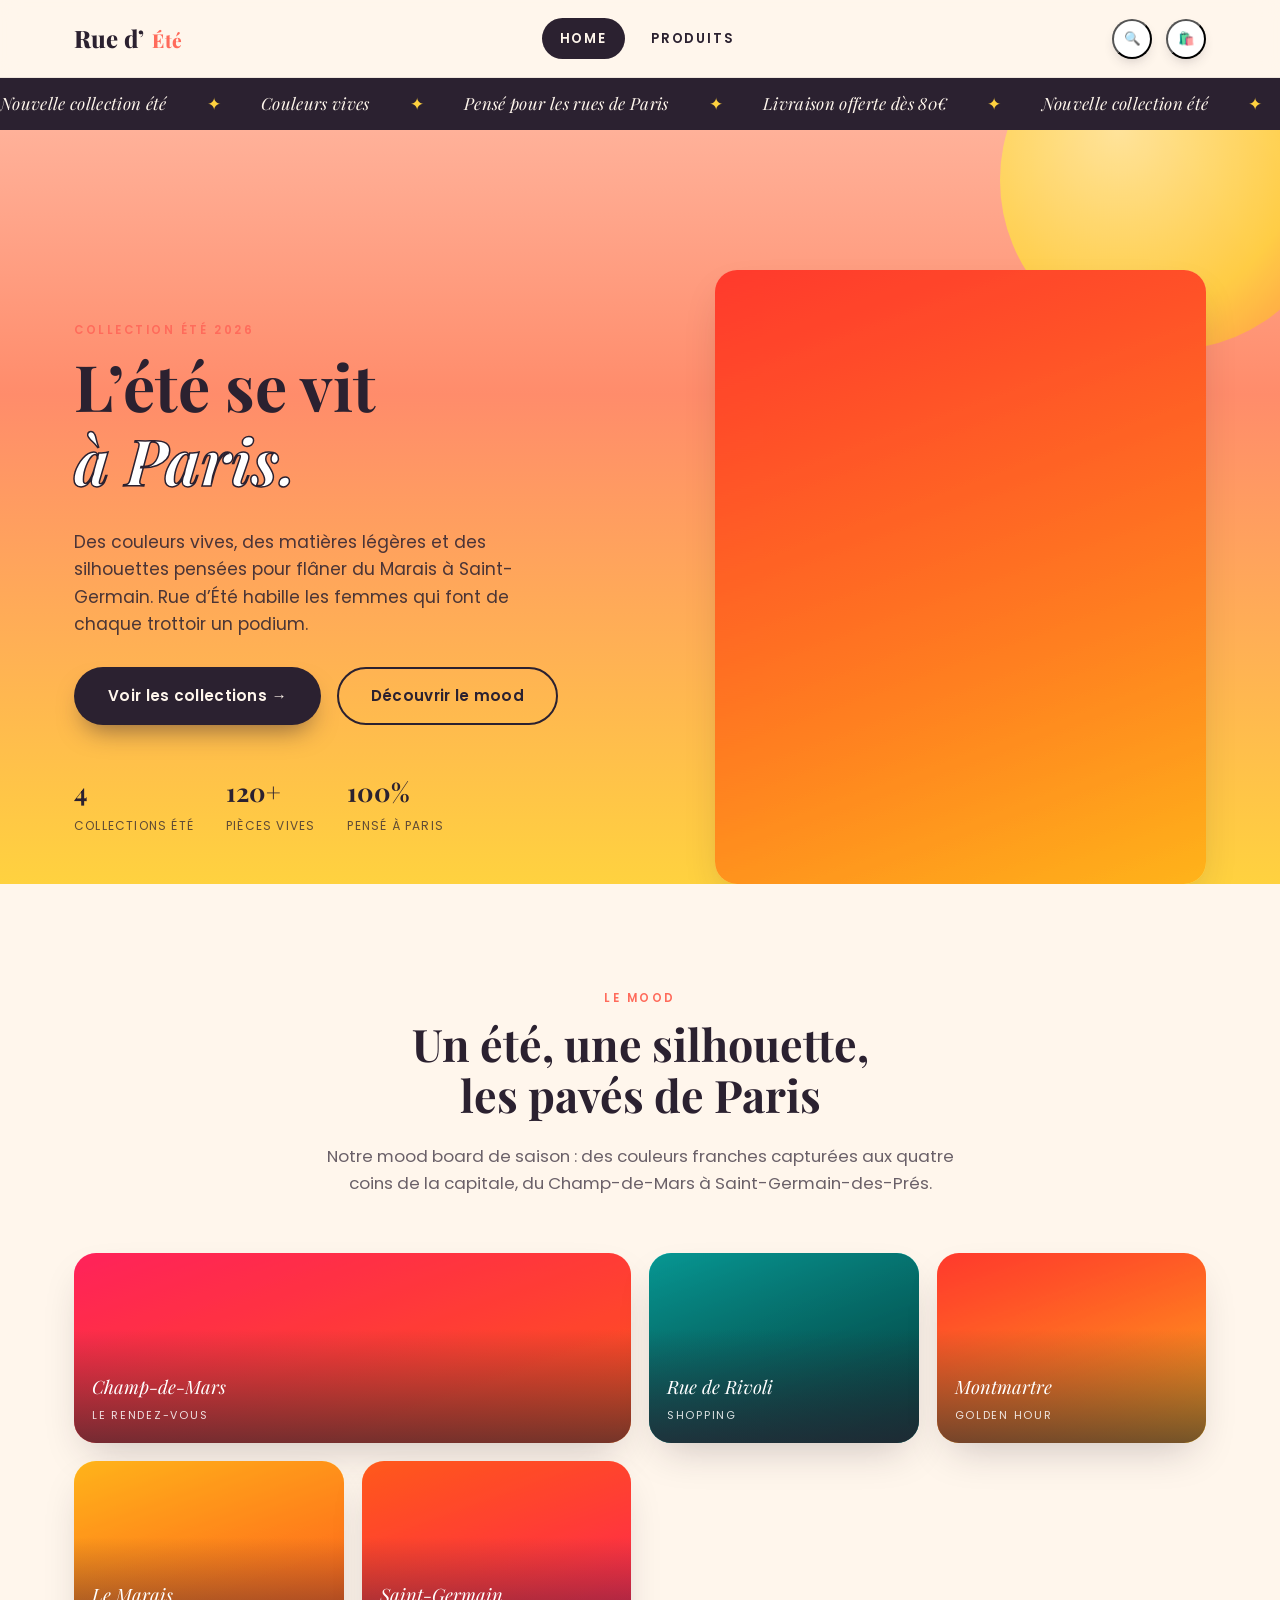
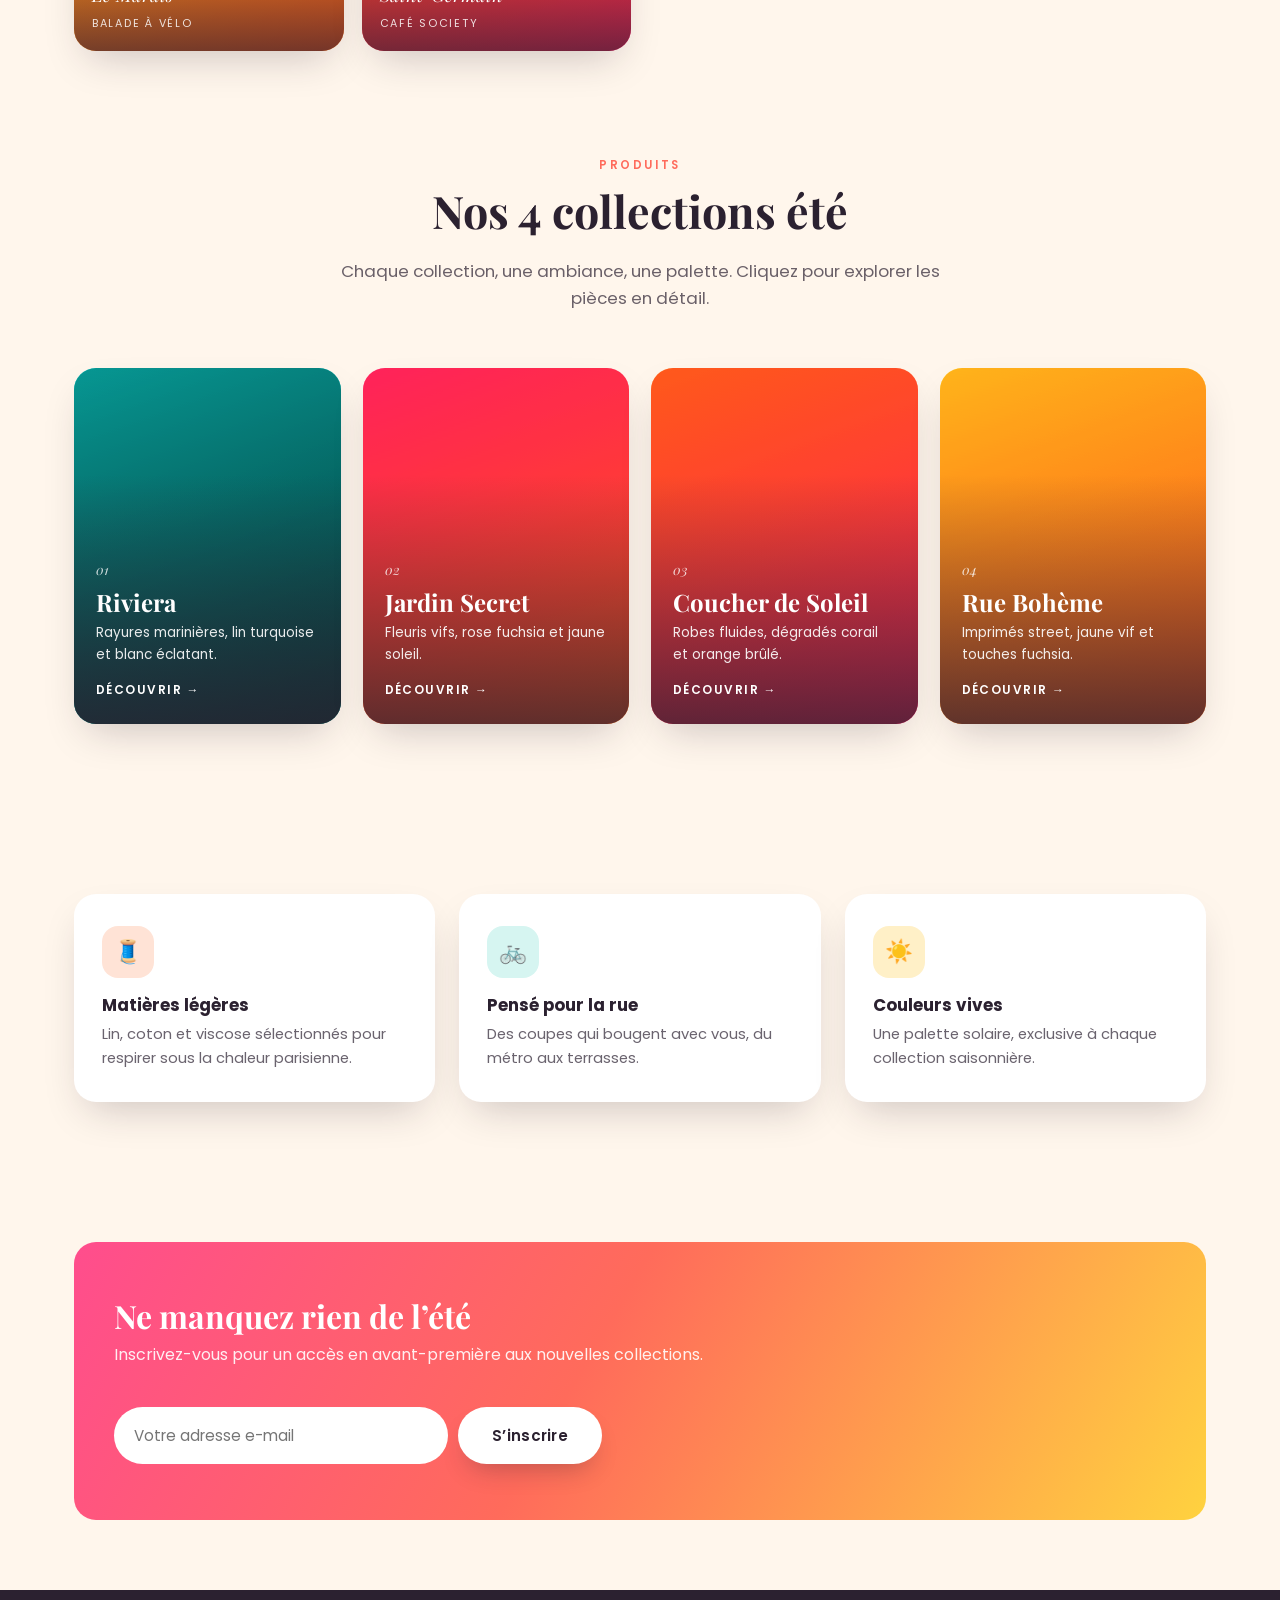
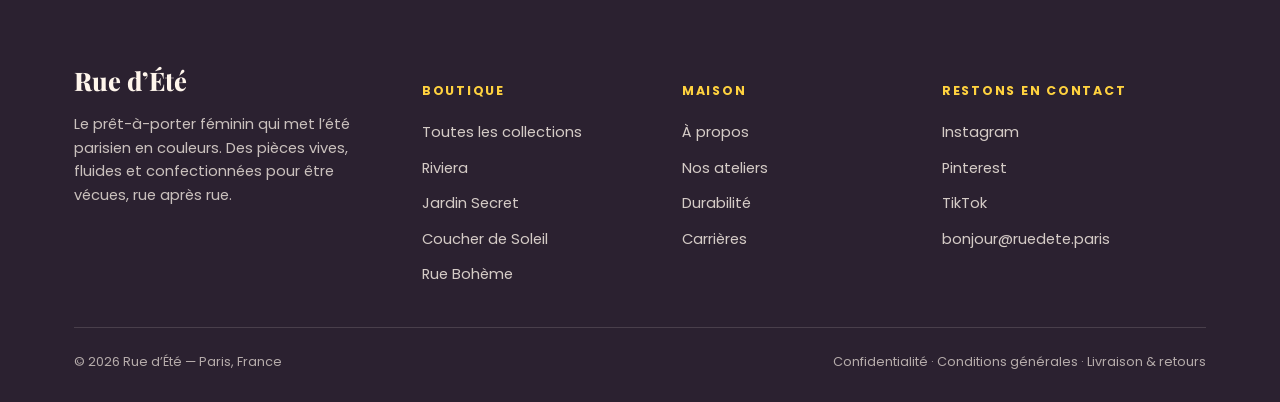
==== index.html @ e52e1a9e "Add homepage for women's summer clothing site Home and Produits pages with vivid summer palette, edi" ====
<!doctype html>
<html lang="fr">
<head>
  <meta charset="UTF-8">
  <meta name="viewport" content="width=device-width, initial-scale=1.0">
  <title>Rue d&rsquo;Été — Prêt-à-porter féminin, l&rsquo;esprit d&rsquo;un été parisien</title>
  <meta name="description" content="Rue d&rsquo;Été : mode femme aux couleurs vives, pensée pour l&rsquo;été et inspirée par les rues de Paris. Découvrez nos 4 collections.">
  <link rel="preconnect" href="https://fonts.googleapis.com">
  <link rel="preconnect" href="https://fonts.gstatic.com" crossorigin>
  <link href="https://fonts.googleapis.com/css2?family=Playfair+Display:ital,wght@0,600;0,700;0,800;1,600;1,700&family=Poppins:wght@300;400;500;600;700&display=swap" rel="stylesheet">
  <link rel="stylesheet" href="assets/css/style.css">
  <link rel="icon" href="data:image/svg+xml,<svg xmlns=%22http://www.w3.org/2000/svg%22 viewBox=%220 0 100 100%22><text y=%22.9em%22 font-size=%2290%22>%E2%98%80%EF%B8%8F</text></svg>">
</head>
<body>

  <header class="site-header">
    <div class="container header-inner">
      <a href="index.html" class="logo"><span>Rue d&rsquo;</span><span class="dot">Été</span></a>
      <nav class="main-nav">
        <a href="index.html" class="nav-link active">Home</a>
        <a href="produits.html" class="nav-link">Produits</a>
      </nav>
      <div class="header-actions">
        <button class="icon-btn" aria-label="Recherche">🔍</button>
        <button class="icon-btn" aria-label="Panier">🛍️</button>
        <button class="menu-toggle" aria-label="Menu">☰</button>
      </div>
    </div>
  </header>

  <div class="marquee">
    <div class="marquee-track">
      <span>Nouvelle collection été <span class="sep">✦</span> Couleurs vives <span class="sep">✦</span> Pensé pour les rues de Paris <span class="sep">✦</span> Livraison offerte dès 80€ <span class="sep">✦</span> Nouvelle collection été <span class="sep">✦</span> Couleurs vives <span class="sep">✦</span> Pensé pour les rues de Paris <span class="sep">✦</span> Livraison offerte dès 80€ <span class="sep">✦</span></span>
    </div>
  </div>


  <section class="hero">
    <div class="hero-sun"></div>
    <div class="container hero-inner">
      <div class="hero-copy reveal">
        <span class="eyebrow">Collection Été 2026</span>
        <h1>L&rsquo;été se vit<br><em>à Paris.</em></h1>
        <p>Des couleurs vives, des matières légères et des silhouettes pensées pour flâner du Marais à Saint-Germain. Rue d&rsquo;Été habille les femmes qui font de chaque trottoir un podium.</p>
        <div class="hero-cta">
          <a href="produits.html" class="btn btn-primary">Voir les collections →</a>
          <a href="#mood" class="btn btn-outline">Découvrir le mood</a>
        </div>
        <div class="hero-stats">
          <div><strong>4</strong><span>Collections été</span></div>
          <div><strong>120+</strong><span>Pièces vives</span></div>
          <div><strong>100%</strong><span>Pensé à Paris</span></div>
        </div>
      </div>
      <div class="hero-scene duo duo-coral reveal">
        <img src="https://picsum.photos/seed/ruedete-hero-paris/900/1125" loading="lazy" alt="Silhouette mode été dans les rues de Paris">
      </div>
    </div>
  </section>

  <section class="section" id="mood">
    <div class="container">
      <div class="section-head reveal">
        <span class="eyebrow">Le Mood</span>
        <h2>Un été, une silhouette,<br>les pavés de Paris</h2>
        <p>Notre mood board de saison : des couleurs franches capturées aux quatre coins de la capitale, du Champ-de-Mars à Saint-Germain-des-Prés.</p>
      </div>
      <div class="mood-grid">
        <div class="mood-card duo duo-pink wide reveal">
          <img src="https://picsum.photos/seed/ruedete-mood-eiffel/1200/700" loading="lazy" alt="Champ-de-Mars, mood été">
          <div class="mood-label"><span class="place">Champ-de-Mars</span><span class="tag">Le rendez-vous</span></div>
        </div>
        <div class="mood-card duo duo-turquoise reveal">
          <img src="https://picsum.photos/seed/ruedete-mood-rivoli/700/700" loading="lazy" alt="Rue de Rivoli, mood été">
          <div class="mood-label"><span class="place">Rue de Rivoli</span><span class="tag">Shopping</span></div>
        </div>
        <div class="mood-card duo duo-coral reveal">
          <img src="https://picsum.photos/seed/ruedete-mood-montmartre/700/700" loading="lazy" alt="Montmartre, mood été">
          <div class="mood-label"><span class="place">Montmartre</span><span class="tag">Golden hour</span></div>
        </div>
        <div class="mood-card duo duo-yellow reveal">
          <img src="https://picsum.photos/seed/ruedete-mood-marais/700/700" loading="lazy" alt="Le Marais, mood été">
          <div class="mood-label"><span class="place">Le Marais</span><span class="tag">Balade à vélo</span></div>
        </div>
        <div class="mood-card duo duo-orange reveal">
          <img src="https://picsum.photos/seed/ruedete-mood-germain/700/700" loading="lazy" alt="Saint-Germain, mood été">
          <div class="mood-label"><span class="place">Saint-Germain</span><span class="tag">Café society</span></div>
        </div>
      </div>
    </div>
  </section>

  <section class="section" style="padding-top:0;">
    <div class="container">
      <div class="section-head reveal">
        <span class="eyebrow">Produits</span>
        <h2>Nos 4 collections été</h2>
        <p>Chaque collection, une ambiance, une palette. Cliquez pour explorer les pièces en détail.</p>
      </div>
      <div class="collections-strip">
        <a href="produits.html#riviera" class="collection-card duo duo-turquoise reveal">
          <img src="https://picsum.photos/seed/ruedete-coll-riviera/700/900" loading="lazy" alt="Collection Riviera">
          <div class="cc-content">
            <span class="cc-num">01</span>
            <h3>Riviera</h3>
            <p>Rayures marinières, lin turquoise et blanc éclatant.</p>
            <span class="cc-link">Découvrir →</span>
          </div>
        </a>
        <a href="produits.html#jardin" class="collection-card duo duo-pink reveal">
          <img src="https://picsum.photos/seed/ruedete-coll-jardin/700/900" loading="lazy" alt="Collection Jardin Secret">
          <div class="cc-content">
            <span class="cc-num">02</span>
            <h3>Jardin Secret</h3>
            <p>Fleuris vifs, rose fuchsia et jaune soleil.</p>
            <span class="cc-link">Découvrir →</span>
          </div>
        </a>
        <a href="produits.html#soleil-couchant" class="collection-card duo duo-orange reveal">
          <img src="https://picsum.photos/seed/ruedete-coll-soleil/700/900" loading="lazy" alt="Collection Coucher de Soleil">
          <div class="cc-content">
            <span class="cc-num">03</span>
            <h3>Coucher de Soleil</h3>
            <p>Robes fluides, dégradés corail et orange brûlé.</p>
            <span class="cc-link">Découvrir →</span>
          </div>
        </a>
        <a href="produits.html#boheme" class="collection-card duo duo-yellow reveal">
          <img src="https://picsum.photos/seed/ruedete-coll-boheme/700/900" loading="lazy" alt="Collection Rue Bohème">
          <div class="cc-content">
            <span class="cc-num">04</span>
            <h3>Rue Bohème</h3>
            <p>Imprimés street, jaune vif et touches fuchsia.</p>
            <span class="cc-link">Découvrir →</span>
          </div>
        </a>
      </div>
    </div>
  </section>

  <section class="section-tight">
    <div class="container">
      <div class="values reveal">
        <div class="value-card">
          <div class="v-icon" style="background:#FFE3D6;">🧵</div>
          <h4>Matières légères</h4>
          <p>Lin, coton et viscose sélectionnés pour respirer sous la chaleur parisienne.</p>
        </div>
        <div class="value-card">
          <div class="v-icon" style="background:#D6F5F1;">🚲</div>
          <h4>Pensé pour la rue</h4>
          <p>Des coupes qui bougent avec vous, du métro aux terrasses.</p>
        </div>
        <div class="value-card">
          <div class="v-icon" style="background:#FFF0C7;">☀️</div>
          <h4>Couleurs vives</h4>
          <p>Une palette solaire, exclusive à chaque collection saisonnière.</p>
        </div>
      </div>
    </div>
  </section>

  <section class="section-tight">
    <div class="container">
      <div class="newsletter reveal">
        <div>
          <h2>Ne manquez rien de l&rsquo;été</h2>
          <p>Inscrivez-vous pour un accès en avant-première aux nouvelles collections.</p>
        </div>
        <form class="newsletter-form">
          <input type="email" placeholder="Votre adresse e-mail" required>
          <button type="submit" class="btn btn-light">S&rsquo;inscrire</button>
        </form>
      </div>
    </div>
  </section>

  <footer class="site-footer">
    <div class="container">
      <div class="footer-grid">
        <div>
          <div class="footer-logo">Rue d&rsquo;Été</div>
          <p style="opacity:.75;max-width:280px;font-size:.92rem;">Le prêt-à-porter féminin qui met l&rsquo;été parisien en couleurs. Des pièces vives, fluides et confectionnées pour être vécues, rue après rue.</p>
        </div>
        <div>
          <h5>Boutique</h5>
          <ul>
            <li><a href="produits.html">Toutes les collections</a></li>
            <li><a href="produits.html#riviera">Riviera</a></li>
            <li><a href="produits.html#jardin">Jardin Secret</a></li>
            <li><a href="produits.html#soleil-couchant">Coucher de Soleil</a></li>
            <li><a href="produits.html#boheme">Rue Bohème</a></li>
          </ul>
        </div>
        <div>
          <h5>Maison</h5>
          <ul>
            <li><a href="#">À propos</a></li>
            <li><a href="#">Nos ateliers</a></li>
            <li><a href="#">Durabilité</a></li>
            <li><a href="#">Carrières</a></li>
          </ul>
        </div>
        <div>
          <h5>Restons en contact</h5>
          <ul>
            <li><a href="#">Instagram</a></li>
            <li><a href="#">Pinterest</a></li>
            <li><a href="#">TikTok</a></li>
            <li><a href="mailto:bonjour@ruedete.paris">bonjour@ruedete.paris</a></li>
          </ul>
        </div>
      </div>
      <div class="footer-bottom">
        <span>© 2026 Rue d&rsquo;Été — Paris, France</span>
        <span>Confidentialité · Conditions générales · Livraison &amp; retours</span>
      </div>
    </div>
  </footer>

  <script src="assets/js/main.js"></script>
</body>
</html>
---- assets/css/style.css ----
/* =========================================================
   RUE D'ÉTÉ — Boutique de vêtements femme
   Palette été vive + typographie éditoriale parisienne
   ========================================================= */

:root{
  --coral:        #FF6B5B;
  --sunset:       #FF8C42;
  --turquoise:    #17BEBB;
  --turquoise-dk: #0E9C99;
  --sun:          #FFD23F;
  --pink:         #FF4D8D;
  --plum:         #2B2130;
  --cream:        #FFF6EC;
  --cream-2:      #FFEFDD;
  --white:        #FFFFFF;

  --grad-sunset: linear-gradient(120deg, var(--pink) 0%, var(--coral) 45%, var(--sun) 100%);
  --grad-sky:    linear-gradient(180deg, #FFB199 0%, #FF8C6B 35%, #FFD23F 100%);
  --grad-fresh:  linear-gradient(120deg, var(--turquoise) 0%, #7FE0C9 100%);

  --font-head: 'Playfair Display', Georgia, serif;
  --font-body: 'Poppins', 'Segoe UI', sans-serif;

  --radius: 22px;
  --shadow: 0 18px 40px -14px rgba(43, 33, 48, 0.25);
}

*, *::before, *::after{ box-sizing: border-box; }

html{ scroll-behavior: smooth; }

body{
  margin: 0;
  background: var(--cream);
  color: var(--plum);
  font-family: var(--font-body);
  font-weight: 400;
  line-height: 1.6;
  -webkit-font-smoothing: antialiased;
}

img, svg{ max-width: 100%; display: block; }

.container{
  width: 100%;
  max-width: 1180px;
  margin: 0 auto;
  padding: 0 24px;
}

a{ color: inherit; text-decoration: none; }

h1,h2,h3,h4{
  font-family: var(--font-head);
  font-weight: 700;
  margin: 0 0 .5em;
  line-height: 1.15;
}

p{ margin: 0 0 1em; }

.eyebrow{
  display: inline-block;
  font-family: var(--font-body);
  font-weight: 600;
  letter-spacing: .22em;
  text-transform: uppercase;
  font-size: .72rem;
  color: var(--coral);
  margin-bottom: .9em;
}

.eyebrow.on-dark{ color: var(--sun); }

.btn{
  display: inline-flex;
  align-items: center;
  gap: 10px;
  padding: 15px 32px;
  border-radius: 999px;
  font-family: var(--font-body);
  font-weight: 600;
  font-size: .95rem;
  letter-spacing: .02em;
  border: 2px solid transparent;
  cursor: pointer;
  transition: transform .25s ease, box-shadow .25s ease, background .25s ease, color .25s ease;
}
.btn:hover{ transform: translateY(-3px); }

.btn-primary{
  background: var(--plum);
  color: var(--cream);
  box-shadow: 0 14px 26px -10px rgba(43,33,48,.55);
}
.btn-primary:hover{ background: #3a2c40; }

.btn-light{
  background: var(--white);
  color: var(--plum);
  box-shadow: 0 14px 26px -10px rgba(43,33,48,.3);
}

.btn-outline{
  background: transparent;
  border-color: currentColor;
  color: var(--plum);
}
.btn-outline:hover{ background: var(--plum); color: var(--cream); }

.btn-outline.on-dark{ color: var(--white); }
.btn-outline.on-dark:hover{ background: var(--white); color: var(--plum); }

/* ---------- Header ---------- */
.site-header{
  position: sticky;
  top: 0;
  z-index: 100;
  background: rgba(255,246,236,.86);
  backdrop-filter: blur(10px);
  border-bottom: 1px solid rgba(43,33,48,.08);
}

.header-inner{
  display: flex;
  align-items: center;
  justify-content: space-between;
  padding: 18px 24px;
}

.logo{
  font-family: var(--font-head);
  font-weight: 800;
  font-size: 1.5rem;
  letter-spacing: .01em;
  display: flex;
  align-items: baseline;
  gap: 8px;
}
.logo .dot{ color: var(--coral); font-size: 1.2rem; }

.main-nav{
  display: flex;
  align-items: center;
  gap: 8px;
}

.nav-link{
  position: relative;
  font-weight: 600;
  font-size: .82rem;
  letter-spacing: .14em;
  text-transform: uppercase;
  padding: 10px 18px;
  border-radius: 999px;
  transition: background .25s ease, color .25s ease;
}
.nav-link:hover{ background: rgba(43,33,48,.06); }
.nav-link.active{
  background: var(--plum);
  color: var(--cream);
}

.header-actions{
  display: flex;
  align-items: center;
  gap: 14px;
}

.icon-btn{
  width: 40px; height: 40px;
  display: flex; align-items: center; justify-content: center;
  border-radius: 50%;
  background: var(--white);
  box-shadow: 0 6px 14px -6px rgba(43,33,48,.3);
}

.menu-toggle{
  display: none;
  width: 44px; height: 44px;
  border-radius: 50%;
  border: none;
  background: var(--plum);
  color: var(--cream);
  font-size: 1.2rem;
  cursor: pointer;
  align-items: center;
  justify-content: center;
}

/* ---------- Marquee ---------- */
.marquee{
  background: var(--plum);
  color: var(--cream);
  overflow: hidden;
  white-space: nowrap;
  padding: 12px 0;
}
.marquee-track{
  display: inline-flex;
  gap: 40px;
  animation: scroll-left 22s linear infinite;
}
.marquee span{
  font-family: var(--font-head);
  font-style: italic;
  font-size: 1.05rem;
  letter-spacing: .02em;
  display: inline-flex;
  align-items: center;
  gap: 40px;
}
.marquee .sep{ color: var(--sun); font-style: normal; }
@keyframes scroll-left{
  from{ transform: translateX(0); }
  to{ transform: translateX(-50%); }
}

/* ---------- Hero ---------- */
.hero{
  position: relative;
  overflow: hidden;
  background: var(--grad-sky);
  padding-top: 70px;
}

.hero-sun{
  position: absolute;
  top: -120px; right: -60px;
  width: 340px; height: 340px;
  border-radius: 50%;
  background: radial-gradient(circle at 35% 35%, #FFE99B, var(--sun) 60%, var(--sunset) 100%);
  opacity: .9;
  filter: blur(0px);
}

.hero-inner{
  position: relative;
  z-index: 2;
  display: grid;
  grid-template-columns: 1.1fr .9fr;
  align-items: center;
  gap: 40px;
  padding: 70px 24px 0;
}

.hero-copy h1{
  font-size: clamp(2.6rem, 5vw, 4.2rem);
  color: var(--plum);
}
.hero-copy h1 em{
  font-style: italic;
  color: var(--white);
  -webkit-text-stroke: 1.5px var(--plum);
}
.hero-copy p{
  font-size: 1.08rem;
  max-width: 480px;
  color: rgba(43,33,48,.85);
}
.hero-cta{
  display: flex;
  gap: 16px;
  margin-top: 28px;
  flex-wrap: wrap;
}

.hero-stats{
  display: flex;
  gap: 32px;
  margin-top: 46px;
}
.hero-stats div strong{
  display:block;
  font-family: var(--font-head);
  font-size: 1.6rem;
}
.hero-stats div span{
  font-size: .75rem;
  letter-spacing: .1em;
  text-transform: uppercase;
  opacity: .75;
}

/* Hero photo */
.hero-scene{
  position: relative;
  aspect-ratio: 4/5;
  border-radius: var(--radius);
  overflow: hidden;
  box-shadow: var(--shadow);
}
.hero-scene svg, .hero-scene img{ position:absolute; inset:0; width: 100%; height: 100%; object-fit: cover; z-index: 0; }
.hero-scene.duo::before{ z-index: 1; }

.hero-skyline{
  position: relative;
  z-index: 2;
  margin-top: -6px;
}
.hero-skyline svg{ width: 100%; display:block; }

/* ---------- Section shell ---------- */
.section{ padding: 100px 0; }
.section-tight{ padding: 70px 0; }
.section-head{
  max-width: 640px;
  margin: 0 auto 56px;
  text-align: center;
}
.section-head h2{ font-size: clamp(2rem, 3.6vw, 2.8rem); }
.section-head p{ color: rgba(43,33,48,.7); font-size: 1.05rem; }

.section-head.left{
  margin: 0 0 48px;
  text-align: left;
}

/* ---------- Mood grid (Paris street mood board) ---------- */
.mood-grid{
  display: grid;
  grid-template-columns: repeat(4, 1fr);
  grid-auto-rows: 190px;
  gap: 18px;
}
.mood-card{
  position: relative;
  border-radius: var(--radius);
  overflow: hidden;
  box-shadow: var(--shadow);
  color: var(--white);
}
.mood-card svg, .mood-card img{
  position: absolute; inset: 0;
  width: 100%; height: 100%;
  object-fit: cover;
}
.mood-card .mood-label{
  position: absolute;
  left: 18px; bottom: 16px;
  z-index: 3;
}
.mood-card .mood-label .place{
  font-family: var(--font-head);
  font-style: italic;
  font-size: 1.15rem;
  display:block;
}
.mood-card .mood-label .tag{
  font-size: .68rem;
  letter-spacing: .16em;
  text-transform: uppercase;
  opacity: .85;
}
.mood-card::after{
  content:"";
  position: absolute; inset: 0;
  background: linear-gradient(180deg, rgba(43,33,48,0) 40%, rgba(43,33,48,.65) 100%);
  z-index: 2;
}
.mood-card.duo::before{ z-index: 1; }
.mood-card.tall{ grid-row: span 2; }
.mood-card.wide{ grid-column: span 2; }

/* ---------- Collections preview (home) ---------- */
.collections-strip{
  display: grid;
  grid-template-columns: repeat(4, 1fr);
  gap: 22px;
}
.collection-card{
  position: relative;
  border-radius: var(--radius);
  overflow: hidden;
  box-shadow: var(--shadow);
  aspect-ratio: 3/4;
  color: var(--white);
  display: flex;
  flex-direction: column;
  justify-content: flex-end;
  padding: 22px;
  transition: transform .3s ease;
}
.collection-card:hover{ transform: translateY(-8px); }
.collection-card svg, .collection-card img{
  position: absolute; inset: 0; width: 100%; height: 100%; object-fit: cover; z-index: 0;
}
.collection-card.duo::before{ z-index: 1; }
.collection-card::after{
  content:"";
  position: absolute; inset: 0;
  background: linear-gradient(180deg, rgba(43,33,48,0) 30%, rgba(43,33,48,.75) 100%);
  z-index: 2;
}
.collection-card .cc-content{ position: relative; z-index: 3; }
.collection-card .cc-num{
  font-family: var(--font-head);
  font-style: italic;
  opacity: .8;
  font-size: .85rem;
}
.collection-card h3{
  font-size: 1.5rem;
  margin: 6px 0 6px;
}
.collection-card p{ font-size: .85rem; opacity: .9; margin-bottom: 10px; }
.collection-card .cc-link{
  font-size: .75rem;
  font-weight: 600;
  letter-spacing: .12em;
  text-transform: uppercase;
  display: inline-flex;
  align-items: center;
  gap: 6px;
}

/* ---------- Values / features ---------- */
.values{
  display: grid;
  grid-template-columns: repeat(3, 1fr);
  gap: 24px;
}
.value-card{
  background: var(--white);
  border-radius: var(--radius);
  padding: 32px 28px;
  box-shadow: var(--shadow);
}
.value-card .v-icon{
  width: 52px; height: 52px;
  border-radius: 16px;
  display: flex; align-items: center; justify-content: center;
  margin-bottom: 18px;
  font-size: 1.4rem;
}
.value-card h4{ font-family: var(--font-body); font-weight: 700; font-size: 1.05rem; }
.value-card p{ font-size: .92rem; color: rgba(43,33,48,.7); margin: 0; }

/* ---------- Newsletter band ---------- */
.newsletter{
  background: var(--grad-sunset);
  border-radius: var(--radius);
  padding: 56px 40px;
  display: flex;
  align-items: center;
  justify-content: space-between;
  gap: 40px;
  flex-wrap: wrap;
  color: var(--white);
}
.newsletter h2{ font-size: 2rem; margin-bottom: .2em; }
.newsletter p{ opacity: .9; margin-bottom: 0; }
.newsletter-form{
  display: flex;
  gap: 10px;
  flex-wrap: wrap;
}
.newsletter-form input{
  padding: 15px 20px;
  border-radius: 999px;
  border: none;
  min-width: 260px;
  font-family: var(--font-body);
  font-size: .95rem;
}
.newsletter-form input:focus{ outline: 3px solid rgba(255,255,255,.6); }

/* ---------- Footer ---------- */
.site-footer{
  background: var(--plum);
  color: var(--cream);
  padding: 70px 0 30px;
}
.footer-grid{
  display: grid;
  grid-template-columns: 1.4fr 1fr 1fr 1.2fr;
  gap: 40px;
  padding-bottom: 40px;
  border-bottom: 1px solid rgba(255,246,236,.14);
}
.footer-grid h5{
  font-size: .78rem;
  letter-spacing: .14em;
  text-transform: uppercase;
  margin-bottom: 18px;
  color: var(--sun);
}
.footer-grid ul{ list-style: none; padding: 0; margin: 0; display: flex; flex-direction: column; gap: 10px; }
.footer-grid a{ opacity: .8; font-size: .92rem; }
.footer-grid a:hover{ opacity: 1; color: var(--sun); }
.footer-logo{ font-family: var(--font-head); font-size: 1.6rem; font-weight: 800; margin-bottom: 12px; }
.footer-bottom{
  padding-top: 24px;
  display: flex;
  justify-content: space-between;
  font-size: .8rem;
  opacity: .65;
  flex-wrap: wrap;
  gap: 10px;
}

/* ---------- Produits page ---------- */
.page-banner{
  background: var(--grad-fresh);
  padding: 130px 0 70px;
  text-align: center;
  color: var(--plum);
  position: relative;
  overflow: hidden;
}
.page-banner h1{ font-size: clamp(2.4rem, 5vw, 3.6rem); }
.page-banner p{ max-width: 560px; margin: 0 auto; color: rgba(43,33,48,.75); }

.collection-tabs{
  display: flex;
  justify-content: center;
  gap: 12px;
  flex-wrap: wrap;
  margin: -30px 0 60px;
  position: relative;
  z-index: 5;
}
.tab-btn{
  background: var(--white);
  border: 2px solid transparent;
  padding: 14px 26px;
  border-radius: 999px;
  font-weight: 600;
  font-size: .88rem;
  cursor: pointer;
  box-shadow: var(--shadow);
  transition: all .25s ease;
  display: flex;
  align-items: center;
  gap: 8px;
}
.tab-btn .swatch{
  width: 12px; height: 12px;
  border-radius: 50%;
}
.tab-btn.active, .tab-btn:hover{
  background: var(--plum);
  color: var(--cream);
}
.tab-btn[data-key="riviera"] .swatch{ background: var(--turquoise); }
.tab-btn[data-key="jardin"] .swatch{ background: var(--pink); }
.tab-btn[data-key="soleil-couchant"] .swatch{ background: var(--sunset); }
.tab-btn[data-key="boheme"] .swatch{ background: var(--sun); }

.collection-intro{
  display: none;
  align-items: center;
  gap: 40px;
  border-radius: var(--radius);
  padding: 44px;
  margin-bottom: 50px;
  color: var(--white);
  position: relative;
  overflow: hidden;
}
.collection-intro.active{ display: flex; }
.collection-intro svg, .collection-intro img{ position:absolute; inset:0; width:100%; height:100%; object-fit:cover; z-index:0; }
.collection-intro.duo::before{ z-index: 1; }
.collection-intro::after{
  content:"";
  position:absolute; inset:0;
  background: linear-gradient(100deg, rgba(43,33,48,.75), rgba(43,33,48,.25));
  z-index:2;
}
.collection-intro .ci-text{ position: relative; z-index: 3; max-width: 520px; }
.collection-intro .ci-num{
  font-family: var(--font-head); font-style: italic; opacity: .85; font-size: .95rem;
}
.collection-intro h2{ font-size: 2.1rem; }
.collection-intro p{ opacity: .92; }

.product-grid{
  display: grid;
  grid-template-columns: repeat(4, 1fr);
  gap: 26px;
}
.product-card{
  background: var(--white);
  border-radius: 18px;
  overflow: hidden;
  box-shadow: var(--shadow);
  transition: transform .3s ease;
}
.product-card:hover{ transform: translateY(-6px); }
.product-media{
  position: relative;
  aspect-ratio: 3/4;
  overflow: hidden;
}
.product-media svg, .product-media img{ position:absolute; inset:0; width: 100%; height: 100%; object-fit: cover; z-index: 0; }
.product-media.duo::before{ z-index: 1; }
.product-badge{
  position: absolute; top: 14px; left: 14px;
  background: var(--white);
  padding: 5px 12px;
  border-radius: 999px;
  font-size: .68rem;
  font-weight: 700;
  letter-spacing: .06em;
  text-transform: uppercase;
  z-index: 3;
}
.wishlist-btn{
  position: absolute; top: 12px; right: 12px;
  width: 34px; height: 34px;
  border-radius: 50%;
  background: rgba(255,255,255,.9);
  display: flex; align-items: center; justify-content: center;
  font-size: .95rem;
  z-index: 3;
  border: none;
  cursor: pointer;
}
.product-info{ padding: 18px 20px 22px; }
.product-info .p-cat{
  font-size: .68rem;
  letter-spacing: .12em;
  text-transform: uppercase;
  color: var(--coral);
  font-weight: 600;
}
.product-info h4{
  font-family: var(--font-body);
  font-weight: 600;
  font-size: 1rem;
  margin: 6px 0 8px;
}
.product-info .p-price{
  display: flex;
  align-items: center;
  justify-content: space-between;
}
.p-price .now{ font-weight: 700; font-family: var(--font-head); font-size: 1.15rem; }
.p-price .old{ text-decoration: line-through; opacity: .45; font-size: .85rem; margin-left: 8px; }
.p-price .add-btn{
  width: 36px; height: 36px;
  border-radius: 50%;
  background: var(--plum);
  color: var(--cream);
  border: none;
  cursor: pointer;
  font-size: 1.1rem;
  display: flex; align-items: center; justify-content: center;
  transition: background .2s ease;
}
.p-price .add-btn:hover{ background: var(--coral); }

.product-card[data-collection]{ display: none; }
.product-card.show{ display: block; }

/* ---------- Reveal animation ---------- */
.reveal{
  opacity: 0;
  transform: translateY(24px);
  transition: opacity .7s ease, transform .7s ease;
}
.reveal.in{ opacity: 1; transform: translateY(0); }

/* ---------- Responsive ---------- */
@media (max-width: 980px){
  .hero-inner{ grid-template-columns: 1fr; }
  .mood-grid{ grid-template-columns: repeat(2, 1fr); }
  .collections-strip{ grid-template-columns: repeat(2, 1fr); }
  .values{ grid-template-columns: 1fr; }
  .product-grid{ grid-template-columns: repeat(2, 1fr); }
  .footer-grid{ grid-template-columns: 1fr 1fr; }
}

@media (max-width: 720px){
  .main-nav{
    position: fixed;
    inset: 74px 16px auto 16px;
    background: var(--white);
    border-radius: 20px;
    box-shadow: var(--shadow);
    flex-direction: column;
    align-items: stretch;
    padding: 14px;
    display: none;
    gap: 4px;
  }
  .main-nav.open{ display: flex; }
  .nav-link{ text-align: center; }
  .menu-toggle{ display: flex; }
  .header-actions .icon-btn{ display: none; }
  .header-inner{ padding: 16px; }
  .logo{ font-size: 1.25rem; }
  .mood-grid{ grid-template-columns: 1fr 1fr; grid-auto-rows: 160px; }
  .mood-card.wide{ grid-column: span 2; }
  .newsletter{ padding: 40px 26px; }
  .collection-intro{ flex-direction: column; text-align: center; padding: 32px; }
}

@media (max-width: 520px){
  .collections-strip{ grid-template-columns: 1fr; }
  .product-grid{ grid-template-columns: 1fr; }
  .footer-grid{ grid-template-columns: 1fr; }
  .hero-stats{ gap: 20px; }
}

/* ---------- Photo duotone overlays ----------
   Real photography gets a brand-color tint (mix-blend-mode: multiply) so
   every photo — whatever its original content — reads as part of the same
   vivid-summer palette. Each tile also carries a matching gradient as its
   own background: if the photo fails to load, that gradient alone still
   reads as an intentional, on-brand panel instead of a broken-image icon. */
.duo{ background: var(--grad-sunset); }
.duo::before{
  content: "";
  position: absolute; inset: 0;
  mix-blend-mode: multiply;
  opacity: .8;
}
.duo-pink{ background: linear-gradient(160deg, #FF4D8D, #FF8C42); }
.duo-pink::before{ background: linear-gradient(160deg, #FF4D8D, #FF8C42); }
.duo-turquoise{ background: linear-gradient(160deg, #17BEBB, #0E6E6C); }
.duo-turquoise::before{ background: linear-gradient(160deg, #17BEBB, #0E6E6C); }
.duo-coral{ background: linear-gradient(160deg, #FF6B5B, #FFD23F); }
.duo-coral::before{ background: linear-gradient(160deg, #FF6B5B, #FFD23F); }
.duo-yellow{ background: linear-gradient(160deg, #FFD23F, #FF8C42); }
.duo-yellow::before{ background: linear-gradient(160deg, #FFD23F, #FF8C42); }
.duo-orange{ background: linear-gradient(160deg, #FF8C42, #FF4D8D); }
.duo-orange::before{ background: linear-gradient(160deg, #FF8C42, #FF4D8D); }

.duo img{ transition: opacity .3s ease; }
.duo img.img-broken{ opacity: 0; }
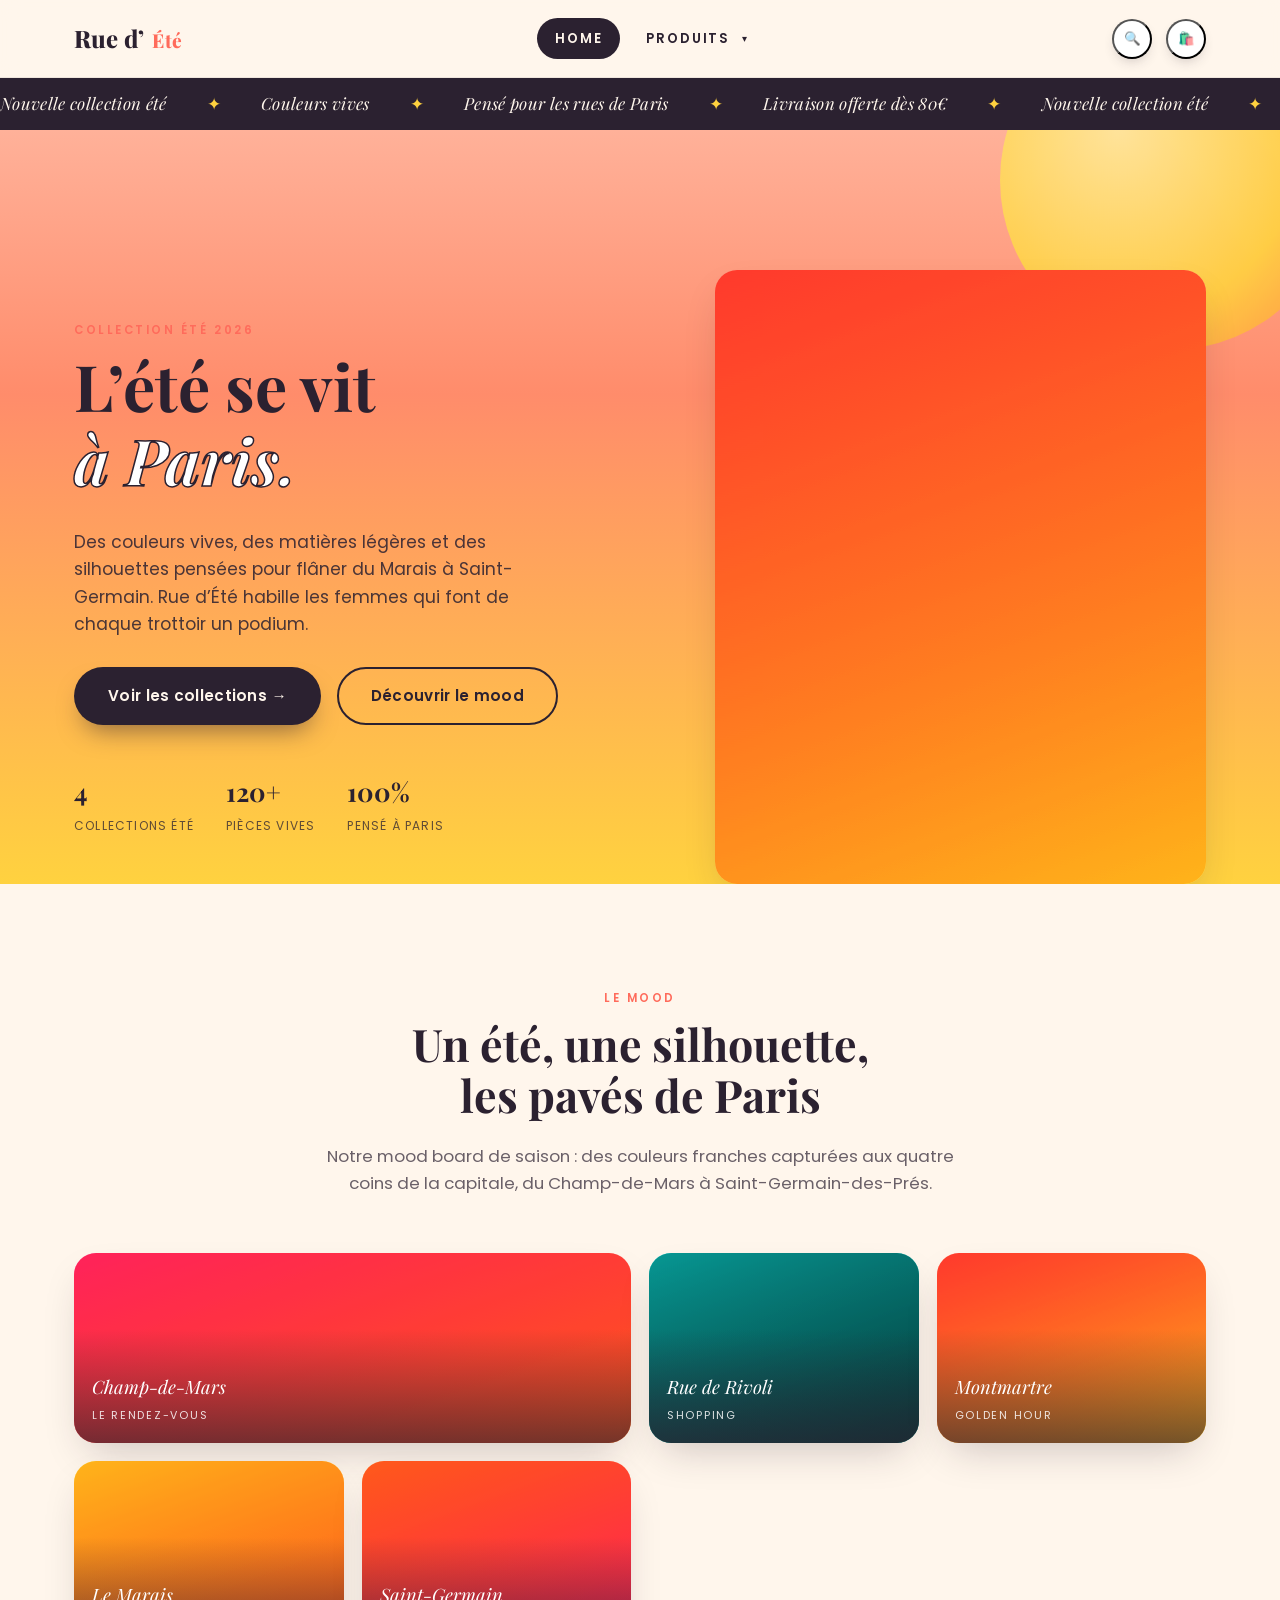
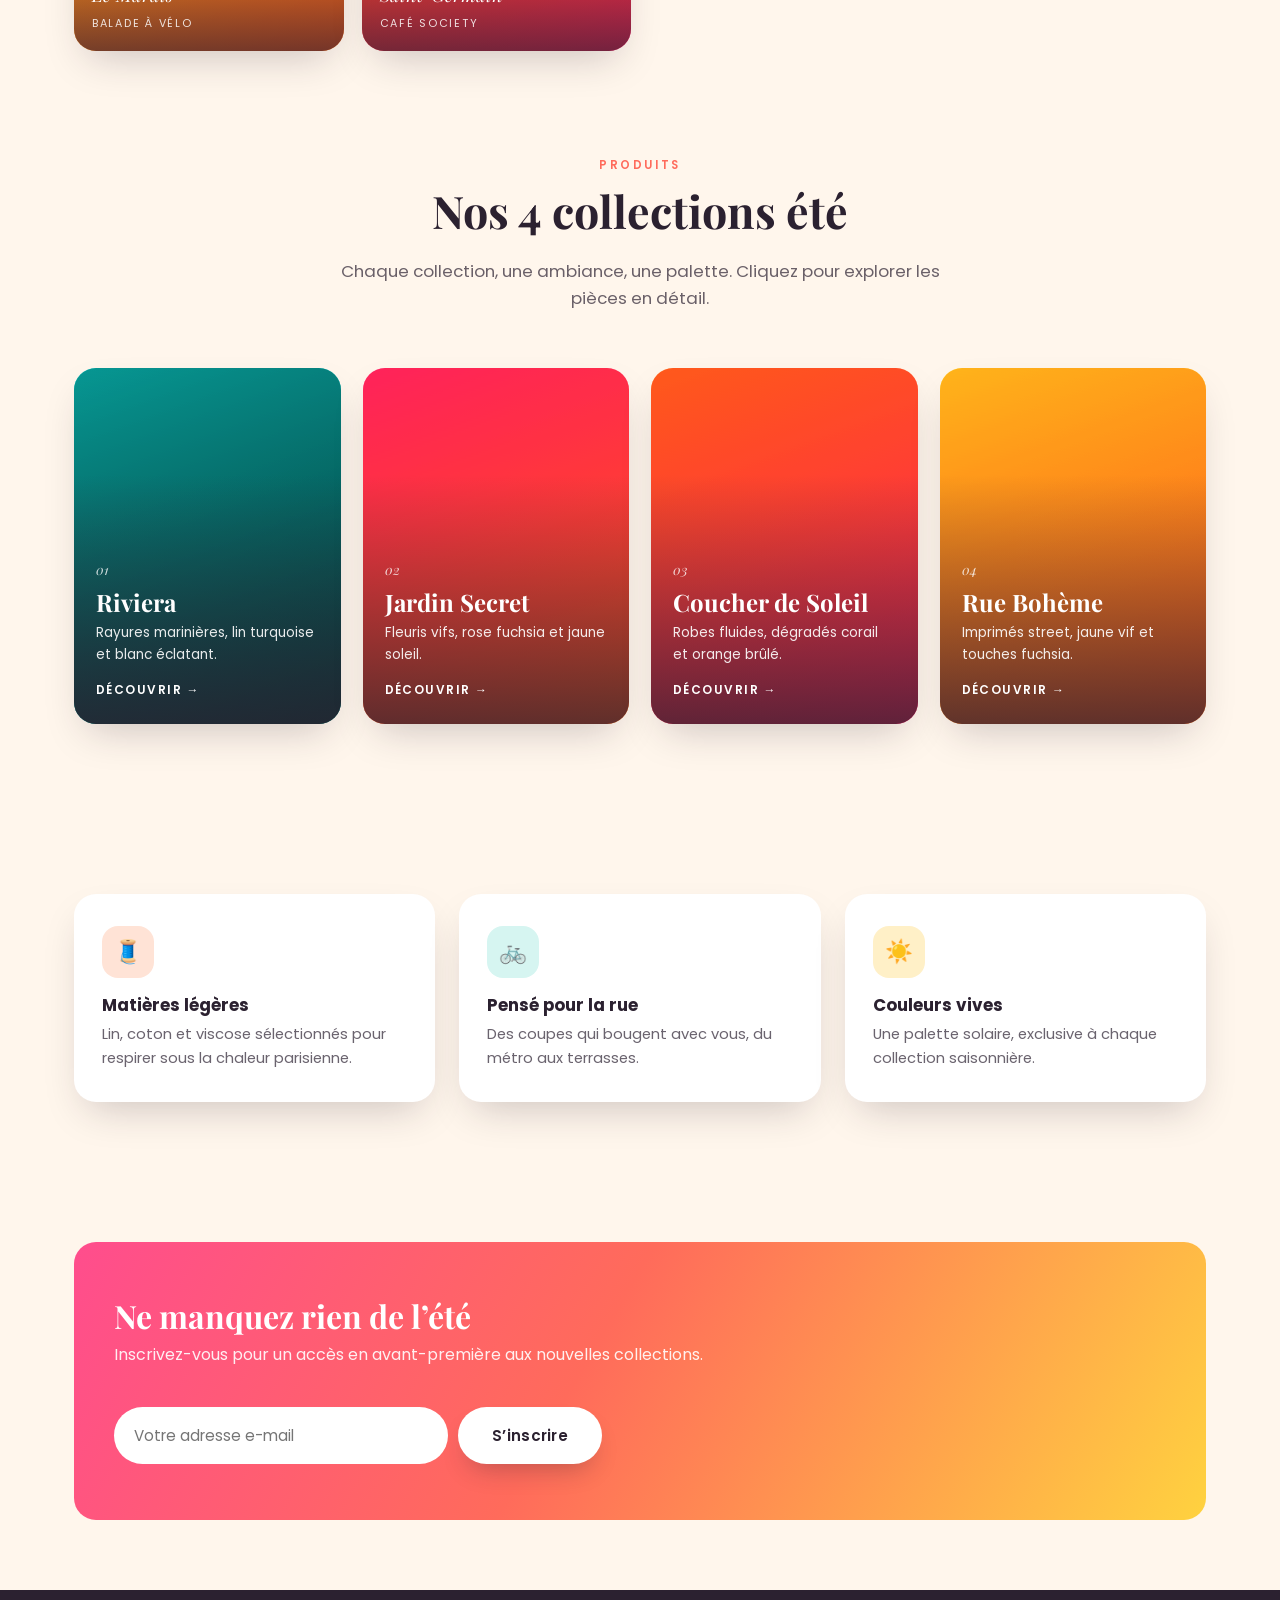
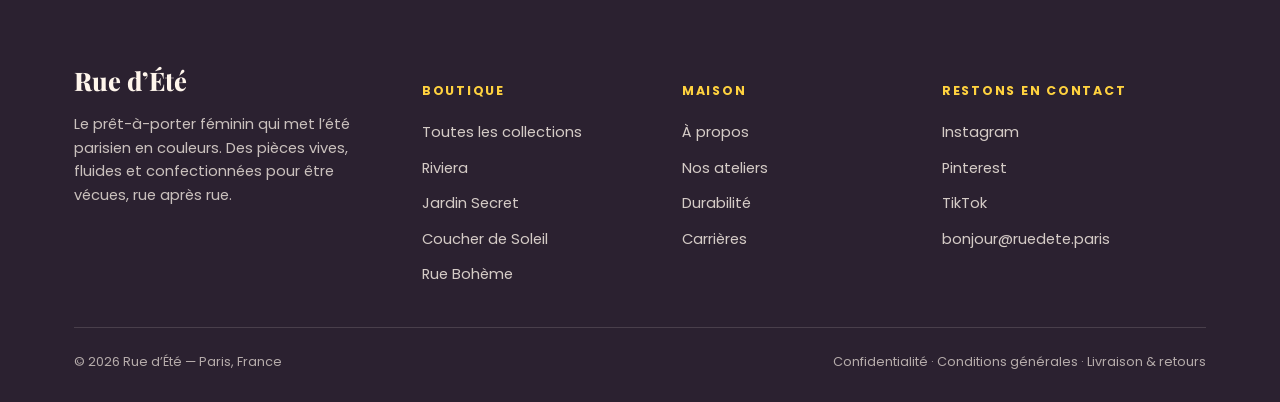
==== commit 847f4249: "Add mega-menu navigation for collections + fix font-blocking bug - Produits nav item now opens a dro" ====
--- a/index.html
+++ b/index.html
@@ -7,7 +7,8 @@
   <meta name="description" content="Rue d&rsquo;Été : mode femme aux couleurs vives, pensée pour l&rsquo;été et inspirée par les rues de Paris. Découvrez nos 4 collections.">
   <link rel="preconnect" href="https://fonts.googleapis.com">
   <link rel="preconnect" href="https://fonts.gstatic.com" crossorigin>
-  <link href="https://fonts.googleapis.com/css2?family=Playfair+Display:ital,wght@0,600;0,700;0,800;1,600;1,700&family=Poppins:wght@300;400;500;600;700&display=swap" rel="stylesheet">
+  <link rel="preload" as="style" href="https://fonts.googleapis.com/css2?family=Playfair+Display:ital,wght@0,600;0,700;0,800;1,600;1,700&family=Poppins:wght@300;400;500;600;700&display=swap" onload="this.onload=null;this.rel='stylesheet'">
+  <noscript><link href="https://fonts.googleapis.com/css2?family=Playfair+Display:ital,wght@0,600;0,700;0,800;1,600;1,700&family=Poppins:wght@300;400;500;600;700&display=swap" rel="stylesheet"></noscript>
   <link rel="stylesheet" href="assets/css/style.css">
   <link rel="icon" href="data:image/svg+xml,<svg xmlns=%22http://www.w3.org/2000/svg%22 viewBox=%220 0 100 100%22><text y=%22.9em%22 font-size=%2290%22>%E2%98%80%EF%B8%8F</text></svg>">
 </head>
@@ -18,7 +19,29 @@
       <a href="index.html" class="logo"><span>Rue d&rsquo;</span><span class="dot">Été</span></a>
       <nav class="main-nav">
         <a href="index.html" class="nav-link active">Home</a>
-        <a href="produits.html" class="nav-link">Produits</a>
+        <div class="nav-item">
+          <a href="produits.html" class="nav-link">Produits</a>
+          <button class="mega-toggle" aria-label="Voir les collections" aria-expanded="false">▾</button>
+          <div class="mega-menu">
+            <a href="produits.html#riviera" class="mega-item">
+              <span class="mega-swatch" style="background:#17BEBB;"></span>
+              <span class="mega-text"><strong>Riviera</strong><small>Lin &amp; rayures marines</small></span>
+            </a>
+            <a href="produits.html#jardin" class="mega-item">
+              <span class="mega-swatch" style="background:#FF4D8D;"></span>
+              <span class="mega-text"><strong>Jardin Secret</strong><small>Fleuris vifs &amp; légers</small></span>
+            </a>
+            <a href="produits.html#soleil-couchant" class="mega-item">
+              <span class="mega-swatch" style="background:#FF8C42;"></span>
+              <span class="mega-text"><strong>Coucher de Soleil</strong><small>Robes fluides, tons chauds</small></span>
+            </a>
+            <a href="produits.html#boheme" class="mega-item">
+              <span class="mega-swatch" style="background:#FFD23F;"></span>
+              <span class="mega-text"><strong>Rue Bohème</strong><small>Imprimés street, esprit Marais</small></span>
+            </a>
+            <a href="produits.html" class="mega-all">Voir toute la boutique →</a>
+          </div>
+        </div>
       </nav>
       <div class="header-actions">
         <button class="icon-btn" aria-label="Recherche">🔍</button>
--- a/assets/css/style.css
+++ b/assets/css/style.css
@@ -160,6 +160,91 @@
 .nav-link.active{
   background: var(--plum);
   color: var(--cream);
+}
+
+/* ---------- Mega-menu (Produits) ---------- */
+.nav-item{
+  position: relative;
+  display: flex;
+  align-items: center;
+}
+.mega-toggle{
+  border: none;
+  background: none;
+  cursor: pointer;
+  color: inherit;
+  padding: 8px 10px 8px 2px;
+  margin-left: -8px;
+  font-size: .6rem;
+  transition: transform .25s ease;
+}
+.nav-item.open .mega-toggle{ transform: rotate(180deg); }
+
+.mega-menu{
+  position: absolute;
+  top: calc(100% + 12px);
+  left: 0;
+  width: 300px;
+  background: var(--white);
+  border-radius: 20px;
+  box-shadow: var(--shadow);
+  padding: 14px;
+  opacity: 0;
+  visibility: hidden;
+  transform: translateY(-10px);
+  transition: opacity .22s ease, transform .22s ease, visibility .22s;
+  z-index: 60;
+}
+.nav-item:hover .mega-menu,
+.nav-item:focus-within .mega-menu,
+.nav-item.open .mega-menu{
+  opacity: 1;
+  visibility: visible;
+  transform: translateY(0);
+}
+
+.mega-item{
+  display: flex;
+  align-items: center;
+  gap: 13px;
+  padding: 10px 12px;
+  border-radius: 13px;
+  transition: background .2s ease;
+}
+.mega-item:hover{ background: var(--cream); }
+.mega-swatch{
+  width: 14px; height: 14px;
+  border-radius: 50%;
+  flex-shrink: 0;
+}
+.mega-text strong{
+  display: block;
+  font-family: var(--font-body);
+  font-weight: 600;
+  font-size: .9rem;
+  text-transform: none;
+  letter-spacing: 0;
+}
+.mega-text small{
+  display: block;
+  font-size: .74rem;
+  opacity: .6;
+  margin-top: 2px;
+  letter-spacing: 0;
+  text-transform: none;
+}
+.mega-all{
+  display: block;
+  margin-top: 6px;
+  padding: 11px 12px;
+  text-align: center;
+  font-size: .74rem;
+  font-weight: 700;
+  letter-spacing: .1em;
+  text-transform: uppercase;
+  border-top: 1px solid rgba(43,33,48,.08);
+  color: var(--coral);
+  border-radius: 0 0 10px 10px;
 }
 
 .header-actions{
@@ -689,6 +774,15 @@
   .nav-link{ text-align: center; }
   .menu-toggle{ display: flex; }
   .header-actions .icon-btn{ display: none; }
+  .nav-item{ flex-direction: column; align-items: stretch; }
+  .mega-toggle{ display: none; }
+  .mega-menu{
+    position: static;
+    width: auto;
+    opacity: 1; visibility: visible; transform: none;
+    box-shadow: none; background: transparent; padding: 2px 0 6px 14px;
+  }
+  .mega-all{ display: none; }
   .header-inner{ padding: 16px; }
   .logo{ font-size: 1.25rem; }
   .mood-grid{ grid-template-columns: 1fr 1fr; grid-auto-rows: 160px; }
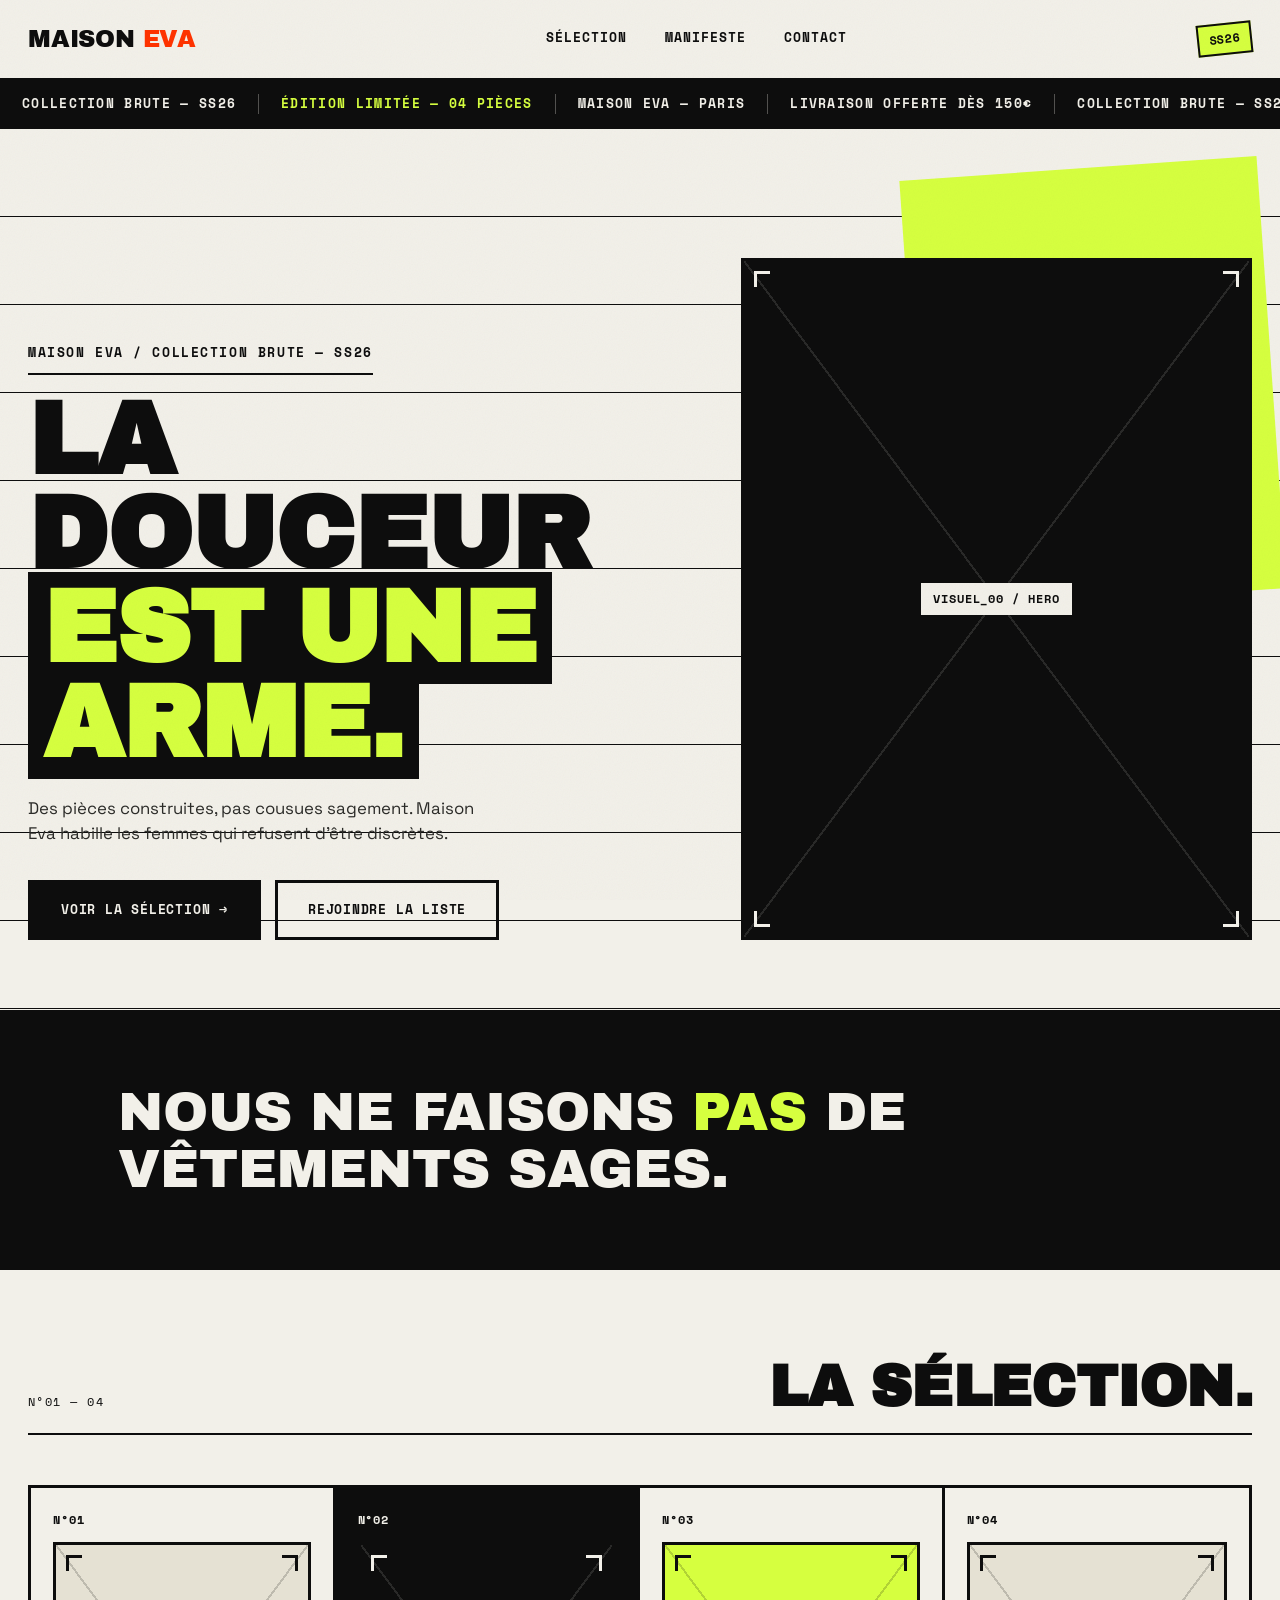
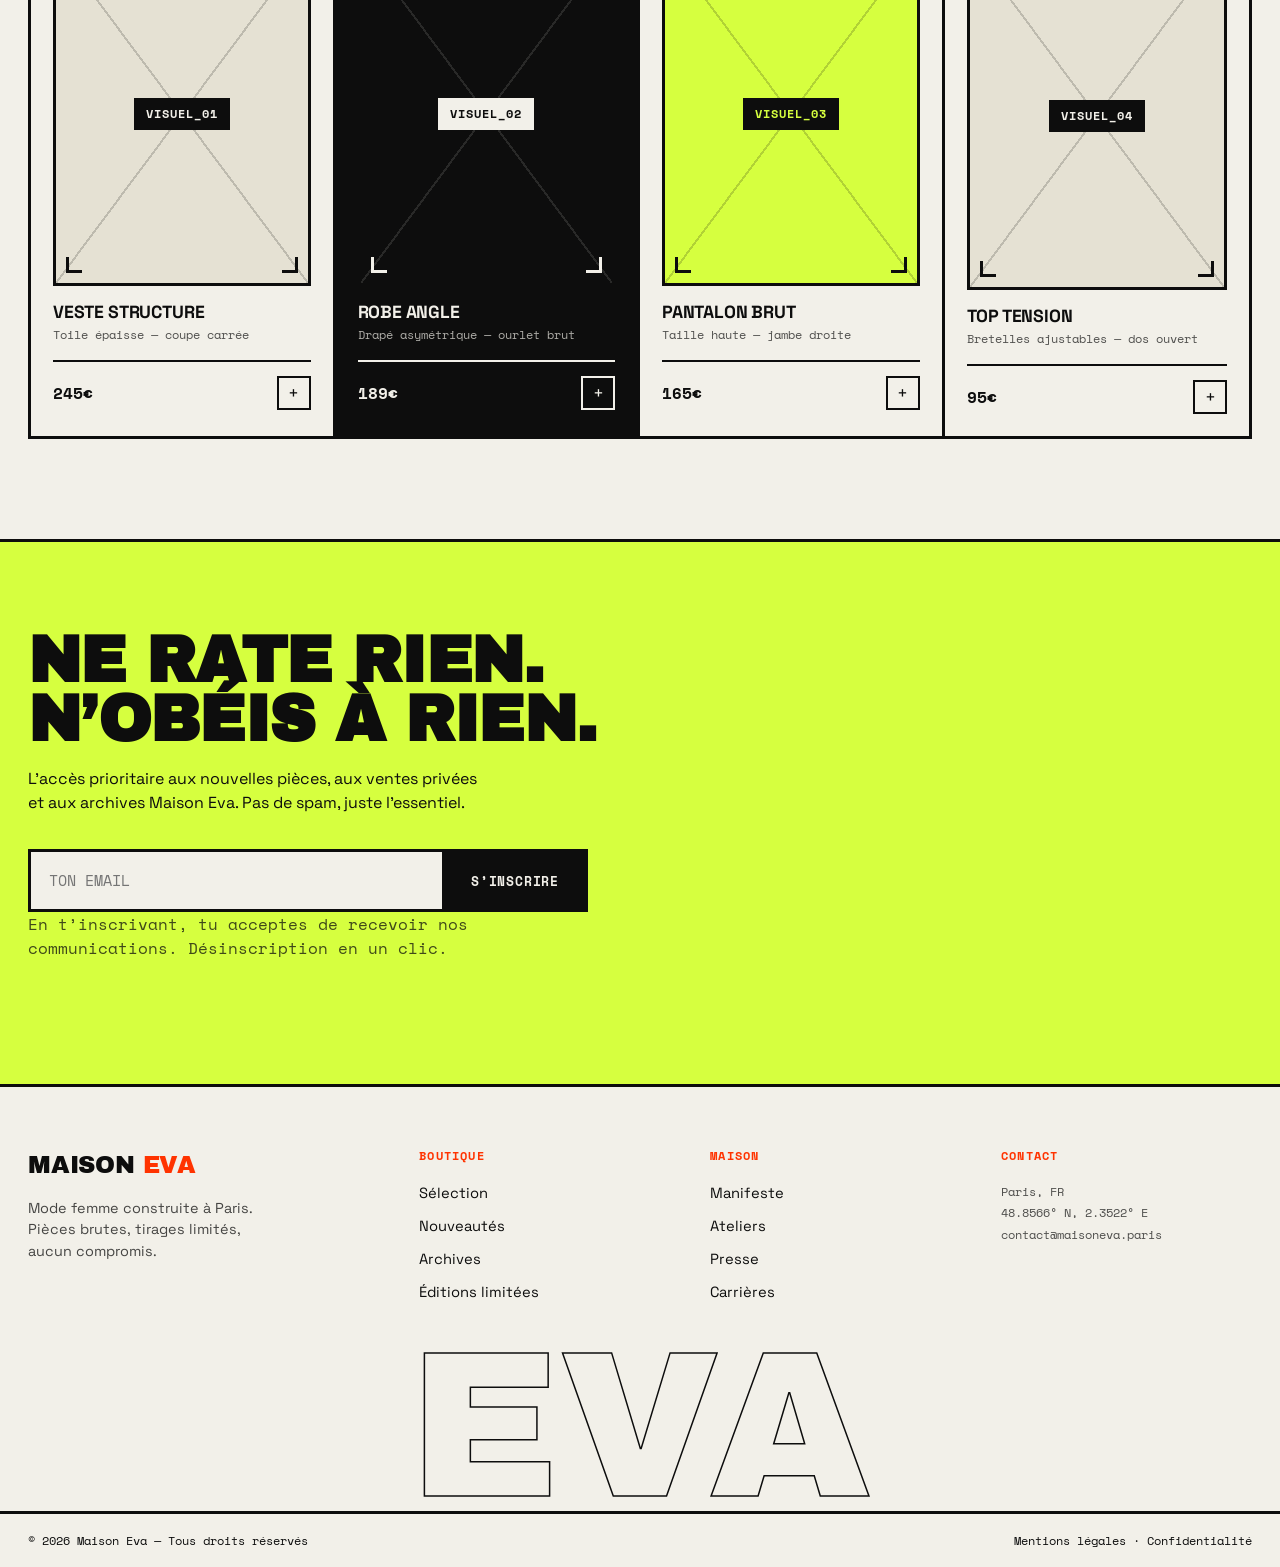
==== commit 2695a4a6: "Rebuild site from scratch as Maison Eva, raw brutalist redesign Replaces the previous "Rue d'Été" su" ====
--- a/index.html
+++ b/index.html
@@ -3,241 +3,200 @@
 <head>
   <meta charset="UTF-8">
   <meta name="viewport" content="width=device-width, initial-scale=1.0">
-  <title>Rue d&rsquo;Été — Prêt-à-porter féminin, l&rsquo;esprit d&rsquo;un été parisien</title>
-  <meta name="description" content="Rue d&rsquo;Été : mode femme aux couleurs vives, pensée pour l&rsquo;été et inspirée par les rues de Paris. Découvrez nos 4 collections.">
+  <title>Maison Eva — La douceur est une arme.</title>
+  <meta name="description" content="Maison Eva : mode femme brutaliste. Pièces structurées, coupes franches. Collection SS26.">
   <link rel="preconnect" href="https://fonts.googleapis.com">
   <link rel="preconnect" href="https://fonts.gstatic.com" crossorigin>
-  <link rel="preload" as="style" href="https://fonts.googleapis.com/css2?family=Playfair+Display:ital,wght@0,600;0,700;0,800;1,600;1,700&family=Poppins:wght@300;400;500;600;700&display=swap" onload="this.onload=null;this.rel='stylesheet'">
-  <noscript><link href="https://fonts.googleapis.com/css2?family=Playfair+Display:ital,wght@0,600;0,700;0,800;1,600;1,700&family=Poppins:wght@300;400;500;600;700&display=swap" rel="stylesheet"></noscript>
+  <link rel="preload" as="style" href="https://fonts.googleapis.com/css2?family=Archivo+Black&family=Space+Grotesk:wght@400;500;600;700&family=Space+Mono:wght@400;700&display=swap" onload="this.onload=null;this.rel='stylesheet'">
+  <noscript><link href="https://fonts.googleapis.com/css2?family=Archivo+Black&family=Space+Grotesk:wght@400;500;600;700&family=Space+Mono:wght@400;700&display=swap" rel="stylesheet"></noscript>
   <link rel="stylesheet" href="assets/css/style.css">
-  <link rel="icon" href="data:image/svg+xml,<svg xmlns=%22http://www.w3.org/2000/svg%22 viewBox=%220 0 100 100%22><text y=%22.9em%22 font-size=%2290%22>%E2%98%80%EF%B8%8F</text></svg>">
+  <link rel="icon" href="data:image/svg+xml,<svg xmlns=%22http://www.w3.org/2000/svg%22 viewBox=%220 0 100 100%22><rect width=%22100%22 height=%22100%22 fill=%22%230D0D0D%22/><text x=%2250%22 y=%2268%22 font-size=%2260%22 fill=%22%23D6FF3F%22 text-anchor=%22middle%22 font-family=%22Arial Black%22>E</text></svg>">
 </head>
 <body>
 
+  <div class="grain" aria-hidden="true"></div>
+
   <header class="site-header">
     <div class="container header-inner">
-      <a href="index.html" class="logo"><span>Rue d&rsquo;</span><span class="dot">Été</span></a>
+      <a href="#top" class="wordmark">MAISON<span>EVA</span></a>
       <nav class="main-nav">
-        <a href="index.html" class="nav-link active">Home</a>
-        <div class="nav-item">
-          <a href="produits.html" class="nav-link">Produits</a>
-          <button class="mega-toggle" aria-label="Voir les collections" aria-expanded="false">▾</button>
-          <div class="mega-menu">
-            <a href="produits.html#riviera" class="mega-item">
-              <span class="mega-swatch" style="background:#17BEBB;"></span>
-              <span class="mega-text"><strong>Riviera</strong><small>Lin &amp; rayures marines</small></span>
-            </a>
-            <a href="produits.html#jardin" class="mega-item">
-              <span class="mega-swatch" style="background:#FF4D8D;"></span>
-              <span class="mega-text"><strong>Jardin Secret</strong><small>Fleuris vifs &amp; légers</small></span>
-            </a>
-            <a href="produits.html#soleil-couchant" class="mega-item">
-              <span class="mega-swatch" style="background:#FF8C42;"></span>
-              <span class="mega-text"><strong>Coucher de Soleil</strong><small>Robes fluides, tons chauds</small></span>
-            </a>
-            <a href="produits.html#boheme" class="mega-item">
-              <span class="mega-swatch" style="background:#FFD23F;"></span>
-              <span class="mega-text"><strong>Rue Bohème</strong><small>Imprimés street, esprit Marais</small></span>
-            </a>
-            <a href="produits.html" class="mega-all">Voir toute la boutique →</a>
-          </div>
-        </div>
+        <a href="#selection">Sélection</a>
+        <a href="#manifeste">Manifeste</a>
+        <a href="#contact">Contact</a>
       </nav>
-      <div class="header-actions">
-        <button class="icon-btn" aria-label="Recherche">🔍</button>
-        <button class="icon-btn" aria-label="Panier">🛍️</button>
+      <div class="header-right">
+        <span class="season-tag">SS26</span>
         <button class="menu-toggle" aria-label="Menu">☰</button>
       </div>
     </div>
   </header>
 
-  <div class="marquee">
+  <div class="marquee-brut">
     <div class="marquee-track">
-      <span>Nouvelle collection été <span class="sep">✦</span> Couleurs vives <span class="sep">✦</span> Pensé pour les rues de Paris <span class="sep">✦</span> Livraison offerte dès 80€ <span class="sep">✦</span> Nouvelle collection été <span class="sep">✦</span> Couleurs vives <span class="sep">✦</span> Pensé pour les rues de Paris <span class="sep">✦</span> Livraison offerte dès 80€ <span class="sep">✦</span></span>
+      <span>Collection Brute — SS26</span>
+      <span class="hot">Édition limitée — 04 pièces</span>
+      <span>Maison Eva — Paris</span>
+      <span>Livraison offerte dès 150€</span>
+      <span>Collection Brute — SS26</span>
+      <span class="hot">Édition limitée — 04 pièces</span>
+      <span>Maison Eva — Paris</span>
+      <span>Livraison offerte dès 150€</span>
     </div>
   </div>
 
-
-  <section class="hero">
-    <div class="hero-sun"></div>
-    <div class="container hero-inner">
-      <div class="hero-copy reveal">
-        <span class="eyebrow">Collection Été 2026</span>
-        <h1>L&rsquo;été se vit<br><em>à Paris.</em></h1>
-        <p>Des couleurs vives, des matières légères et des silhouettes pensées pour flâner du Marais à Saint-Germain. Rue d&rsquo;Été habille les femmes qui font de chaque trottoir un podium.</p>
+  <section class="hero" id="top">
+    <div class="hero-inner">
+      <div class="hero-text reveal">
+        <span class="hero-eyebrow">Maison Eva / Collection Brute — SS26</span>
+        <h1 class="hero-title">
+          <span class="line line-1">LA DOUCEUR</span>
+          <span class="line line-2"><mark>EST UNE ARME.</mark></span>
+        </h1>
+        <p class="hero-sub">Des pièces construites, pas cousues sagement. Maison Eva habille les femmes qui refusent d&rsquo;être discrètes.</p>
         <div class="hero-cta">
-          <a href="produits.html" class="btn btn-primary">Voir les collections →</a>
-          <a href="#mood" class="btn btn-outline">Découvrir le mood</a>
-        </div>
-        <div class="hero-stats">
-          <div><strong>4</strong><span>Collections été</span></div>
-          <div><strong>120+</strong><span>Pièces vives</span></div>
-          <div><strong>100%</strong><span>Pensé à Paris</span></div>
-        </div>
-      </div>
-      <div class="hero-scene duo duo-coral reveal">
-        <img src="https://picsum.photos/seed/ruedete-hero-paris/900/1125" loading="lazy" alt="Silhouette mode été dans les rues de Paris">
-      </div>
-    </div>
-  </section>
-
-  <section class="section" id="mood">
+          <a href="#selection" class="btn-brut">Voir la sélection →</a>
+          <a href="#contact" class="btn-brut btn-ghost">Rejoindre la liste</a>
+        </div>
+      </div>
+      <div class="hero-visual reveal">
+        <div class="accent-slab" aria-hidden="true"></div>
+        <div class="ph-block dark ph-hero">
+          <span class="corner tl"></span><span class="corner tr"></span>
+          <span class="corner bl"></span><span class="corner br"></span>
+          <span class="ph-label">VISUEL_00 / HERO</span>
+        </div>
+      </div>
+    </div>
+  </section>
+
+  <section class="manifesto" id="manifeste">
+    <p class="manifesto-line reveal">Nous ne faisons <span class="accent-text">pas</span> de vêtements sages.</p>
+  </section>
+
+  <section class="selection" id="selection">
     <div class="container">
       <div class="section-head reveal">
-        <span class="eyebrow">Le Mood</span>
-        <h2>Un été, une silhouette,<br>les pavés de Paris</h2>
-        <p>Notre mood board de saison : des couleurs franches capturées aux quatre coins de la capitale, du Champ-de-Mars à Saint-Germain-des-Prés.</p>
-      </div>
-      <div class="mood-grid">
-        <div class="mood-card duo duo-pink wide reveal">
-          <img src="https://picsum.photos/seed/ruedete-mood-eiffel/1200/700" loading="lazy" alt="Champ-de-Mars, mood été">
-          <div class="mood-label"><span class="place">Champ-de-Mars</span><span class="tag">Le rendez-vous</span></div>
-        </div>
-        <div class="mood-card duo duo-turquoise reveal">
-          <img src="https://picsum.photos/seed/ruedete-mood-rivoli/700/700" loading="lazy" alt="Rue de Rivoli, mood été">
-          <div class="mood-label"><span class="place">Rue de Rivoli</span><span class="tag">Shopping</span></div>
-        </div>
-        <div class="mood-card duo duo-coral reveal">
-          <img src="https://picsum.photos/seed/ruedete-mood-montmartre/700/700" loading="lazy" alt="Montmartre, mood été">
-          <div class="mood-label"><span class="place">Montmartre</span><span class="tag">Golden hour</span></div>
-        </div>
-        <div class="mood-card duo duo-yellow reveal">
-          <img src="https://picsum.photos/seed/ruedete-mood-marais/700/700" loading="lazy" alt="Le Marais, mood été">
-          <div class="mood-label"><span class="place">Le Marais</span><span class="tag">Balade à vélo</span></div>
-        </div>
-        <div class="mood-card duo duo-orange reveal">
-          <img src="https://picsum.photos/seed/ruedete-mood-germain/700/700" loading="lazy" alt="Saint-Germain, mood été">
-          <div class="mood-label"><span class="place">Saint-Germain</span><span class="tag">Café society</span></div>
-        </div>
-      </div>
-    </div>
-  </section>
-
-  <section class="section" style="padding-top:0;">
+        <span class="eyebrow-mono">N°01 — 04</span>
+        <h2>La sélection.</h2>
+      </div>
+
+      <div class="product-grid-brut reveal">
+        <div class="product-card-brut">
+          <span class="p-index">N°01</span>
+          <div class="ph-block">
+            <span class="corner tl"></span><span class="corner tr"></span>
+            <span class="corner bl"></span><span class="corner br"></span>
+            <span class="ph-label">VISUEL_01</span>
+          </div>
+          <h3>Veste Structure</h3>
+          <p class="p-desc">Toile épaisse — coupe carrée</p>
+          <div class="p-row">
+            <span class="p-price">245€</span>
+            <button class="p-add" aria-label="Ajouter au panier">+</button>
+          </div>
+        </div>
+
+        <div class="product-card-brut invert">
+          <span class="p-index">N°02</span>
+          <div class="ph-block dark">
+            <span class="corner tl"></span><span class="corner tr"></span>
+            <span class="corner bl"></span><span class="corner br"></span>
+            <span class="ph-label">VISUEL_02</span>
+          </div>
+          <h3>Robe Angle</h3>
+          <p class="p-desc">Drapé asymétrique — ourlet brut</p>
+          <div class="p-row">
+            <span class="p-price">189€</span>
+            <button class="p-add" aria-label="Ajouter au panier">+</button>
+          </div>
+        </div>
+
+        <div class="product-card-brut">
+          <span class="p-index">N°03</span>
+          <div class="ph-block accent-bg">
+            <span class="corner tl"></span><span class="corner tr"></span>
+            <span class="corner bl"></span><span class="corner br"></span>
+            <span class="ph-label">VISUEL_03</span>
+          </div>
+          <h3>Pantalon Brut</h3>
+          <p class="p-desc">Taille haute — jambe droite</p>
+          <div class="p-row">
+            <span class="p-price">165€</span>
+            <button class="p-add" aria-label="Ajouter au panier">+</button>
+          </div>
+        </div>
+
+        <div class="product-card-brut">
+          <span class="p-index">N°04</span>
+          <div class="ph-block">
+            <span class="corner tl"></span><span class="corner tr"></span>
+            <span class="corner bl"></span><span class="corner br"></span>
+            <span class="ph-label">VISUEL_04</span>
+          </div>
+          <h3>Top Tension</h3>
+          <p class="p-desc">Bretelles ajustables — dos ouvert</p>
+          <div class="p-row">
+            <span class="p-price">95€</span>
+            <button class="p-add" aria-label="Ajouter au panier">+</button>
+          </div>
+        </div>
+      </div>
+    </div>
+  </section>
+
+  <section class="newsletter-brut" id="contact">
     <div class="container">
-      <div class="section-head reveal">
-        <span class="eyebrow">Produits</span>
-        <h2>Nos 4 collections été</h2>
-        <p>Chaque collection, une ambiance, une palette. Cliquez pour explorer les pièces en détail.</p>
-      </div>
-      <div class="collections-strip">
-        <a href="produits.html#riviera" class="collection-card duo duo-turquoise reveal">
-          <img src="https://picsum.photos/seed/ruedete-coll-riviera/700/900" loading="lazy" alt="Collection Riviera">
-          <div class="cc-content">
-            <span class="cc-num">01</span>
-            <h3>Riviera</h3>
-            <p>Rayures marinières, lin turquoise et blanc éclatant.</p>
-            <span class="cc-link">Découvrir →</span>
-          </div>
-        </a>
-        <a href="produits.html#jardin" class="collection-card duo duo-pink reveal">
-          <img src="https://picsum.photos/seed/ruedete-coll-jardin/700/900" loading="lazy" alt="Collection Jardin Secret">
-          <div class="cc-content">
-            <span class="cc-num">02</span>
-            <h3>Jardin Secret</h3>
-            <p>Fleuris vifs, rose fuchsia et jaune soleil.</p>
-            <span class="cc-link">Découvrir →</span>
-          </div>
-        </a>
-        <a href="produits.html#soleil-couchant" class="collection-card duo duo-orange reveal">
-          <img src="https://picsum.photos/seed/ruedete-coll-soleil/700/900" loading="lazy" alt="Collection Coucher de Soleil">
-          <div class="cc-content">
-            <span class="cc-num">03</span>
-            <h3>Coucher de Soleil</h3>
-            <p>Robes fluides, dégradés corail et orange brûlé.</p>
-            <span class="cc-link">Découvrir →</span>
-          </div>
-        </a>
-        <a href="produits.html#boheme" class="collection-card duo duo-yellow reveal">
-          <img src="https://picsum.photos/seed/ruedete-coll-boheme/700/900" loading="lazy" alt="Collection Rue Bohème">
-          <div class="cc-content">
-            <span class="cc-num">04</span>
-            <h3>Rue Bohème</h3>
-            <p>Imprimés street, jaune vif et touches fuchsia.</p>
-            <span class="cc-link">Découvrir →</span>
-          </div>
-        </a>
-      </div>
-    </div>
-  </section>
-
-  <section class="section-tight">
+      <div class="newsletter-inner reveal">
+        <h2>Ne rate rien.<br>N&rsquo;obéis à rien.</h2>
+        <p>L&rsquo;accès prioritaire aux nouvelles pièces, aux ventes privées et aux archives Maison Eva. Pas de spam, juste l&rsquo;essentiel.</p>
+        <form class="newsletter-form-brut">
+          <input type="email" placeholder="TON EMAIL" required>
+          <button type="submit">S&rsquo;inscrire</button>
+        </form>
+        <p class="newsletter-fine">En t&rsquo;inscrivant, tu acceptes de recevoir nos communications. Désinscription en un clic.</p>
+      </div>
+    </div>
+  </section>
+
+  <footer class="site-footer-brut">
     <div class="container">
-      <div class="values reveal">
-        <div class="value-card">
-          <div class="v-icon" style="background:#FFE3D6;">🧵</div>
-          <h4>Matières légères</h4>
-          <p>Lin, coton et viscose sélectionnés pour respirer sous la chaleur parisienne.</p>
-        </div>
-        <div class="value-card">
-          <div class="v-icon" style="background:#D6F5F1;">🚲</div>
-          <h4>Pensé pour la rue</h4>
-          <p>Des coupes qui bougent avec vous, du métro aux terrasses.</p>
-        </div>
-        <div class="value-card">
-          <div class="v-icon" style="background:#FFF0C7;">☀️</div>
-          <h4>Couleurs vives</h4>
-          <p>Une palette solaire, exclusive à chaque collection saisonnière.</p>
-        </div>
-      </div>
-    </div>
-  </section>
-
-  <section class="section-tight">
-    <div class="container">
-      <div class="newsletter reveal">
-        <div>
-          <h2>Ne manquez rien de l&rsquo;été</h2>
-          <p>Inscrivez-vous pour un accès en avant-première aux nouvelles collections.</p>
-        </div>
-        <form class="newsletter-form">
-          <input type="email" placeholder="Votre adresse e-mail" required>
-          <button type="submit" class="btn btn-light">S&rsquo;inscrire</button>
-        </form>
-      </div>
-    </div>
-  </section>
-
-  <footer class="site-footer">
-    <div class="container">
-      <div class="footer-grid">
-        <div>
-          <div class="footer-logo">Rue d&rsquo;Été</div>
-          <p style="opacity:.75;max-width:280px;font-size:.92rem;">Le prêt-à-porter féminin qui met l&rsquo;été parisien en couleurs. Des pièces vives, fluides et confectionnées pour être vécues, rue après rue.</p>
+      <div class="footer-grid-brut">
+        <div>
+          <div class="wordmark" style="margin-bottom:14px;">MAISON<span>EVA</span></div>
+          <p style="font-size:.9rem;opacity:.75;max-width:260px;">Mode femme construite à Paris. Pièces brutes, tirages limités, aucun compromis.</p>
         </div>
         <div>
           <h5>Boutique</h5>
           <ul>
-            <li><a href="produits.html">Toutes les collections</a></li>
-            <li><a href="produits.html#riviera">Riviera</a></li>
-            <li><a href="produits.html#jardin">Jardin Secret</a></li>
-            <li><a href="produits.html#soleil-couchant">Coucher de Soleil</a></li>
-            <li><a href="produits.html#boheme">Rue Bohème</a></li>
+            <li><a href="#selection">Sélection</a></li>
+            <li><a href="#selection">Nouveautés</a></li>
+            <li><a href="#selection">Archives</a></li>
+            <li><a href="#selection">Éditions limitées</a></li>
           </ul>
         </div>
         <div>
           <h5>Maison</h5>
           <ul>
-            <li><a href="#">À propos</a></li>
-            <li><a href="#">Nos ateliers</a></li>
-            <li><a href="#">Durabilité</a></li>
+            <li><a href="#manifeste">Manifeste</a></li>
+            <li><a href="#">Ateliers</a></li>
+            <li><a href="#">Presse</a></li>
             <li><a href="#">Carrières</a></li>
           </ul>
         </div>
         <div>
-          <h5>Restons en contact</h5>
-          <ul>
-            <li><a href="#">Instagram</a></li>
-            <li><a href="#">Pinterest</a></li>
-            <li><a href="#">TikTok</a></li>
-            <li><a href="mailto:bonjour@ruedete.paris">bonjour@ruedete.paris</a></li>
-          </ul>
-        </div>
-      </div>
-      <div class="footer-bottom">
-        <span>© 2026 Rue d&rsquo;Été — Paris, France</span>
-        <span>Confidentialité · Conditions générales · Livraison &amp; retours</span>
-      </div>
+          <h5>Contact</h5>
+          <p class="f-coords">
+            Paris, FR<br>
+            48.8566° N, 2.3522° E<br>
+            contact@maisoneva.paris
+          </p>
+        </div>
+      </div>
+      <div class="footer-watermark" aria-hidden="true">EVA</div>
+    </div>
+    <div class="footer-bottom-brut">
+      <span>© 2026 Maison Eva — Tous droits réservés</span>
+      <span>Mentions légales · Confidentialité</span>
     </div>
   </footer>
 
--- a/assets/css/style.css
+++ b/assets/css/style.css
@@ -1,29 +1,21 @@
 /* =========================================================
-   RUE D'ÉTÉ — Boutique de vêtements femme
-   Palette été vive + typographie éditoriale parisienne
+   MAISON EVA — brutalisme brut / mode femme
+   Blocs géométriques francs, typographie lourde, tension visuelle
    ========================================================= */
 
 :root{
-  --coral:        #FF6B5B;
-  --sunset:       #FF8C42;
-  --turquoise:    #17BEBB;
-  --turquoise-dk: #0E9C99;
-  --sun:          #FFD23F;
-  --pink:         #FF4D8D;
-  --plum:         #2B2130;
-  --cream:        #FFF6EC;
-  --cream-2:      #FFEFDD;
-  --white:        #FFFFFF;
-
-  --grad-sunset: linear-gradient(120deg, var(--pink) 0%, var(--coral) 45%, var(--sun) 100%);
-  --grad-sky:    linear-gradient(180deg, #FFB199 0%, #FF8C6B 35%, #FFD23F 100%);
-  --grad-fresh:  linear-gradient(120deg, var(--turquoise) 0%, #7FE0C9 100%);
-
-  --font-head: 'Playfair Display', Georgia, serif;
-  --font-body: 'Poppins', 'Segoe UI', sans-serif;
-
-  --radius: 22px;
-  --shadow: 0 18px 40px -14px rgba(43, 33, 48, 0.25);
+  --ink:      #0D0D0D;
+  --bone:     #F2F0E9;
+  --bone-2:   #E5E1D3;
+  --accent:   #D6FF3F;
+  --hazard:   #FF3300;
+
+  --font-display: 'Archivo Black', 'Arial Black', sans-serif;
+  --font-body:    'Space Grotesk', 'Arial Narrow', sans-serif;
+  --font-mono:    'Space Mono', 'Courier New', monospace;
+
+  --line: 3px;
+  --line-thick: 6px;
 }
 
 *, *::before, *::after{ box-sizing: border-box; }
@@ -32,271 +24,170 @@
 
 body{
   margin: 0;
-  background: var(--cream);
-  color: var(--plum);
+  background: var(--bone);
+  color: var(--ink);
   font-family: var(--font-body);
   font-weight: 400;
-  line-height: 1.6;
+  line-height: 1.5;
   -webkit-font-smoothing: antialiased;
-}
-
-img, svg{ max-width: 100%; display: block; }
+  overflow-x: hidden;
+}
+
+img{ max-width: 100%; display: block; }
+a{ color: inherit; text-decoration: none; }
+button{ font-family: inherit; }
+
+h1, h2, h3{
+  font-family: var(--font-display);
+  text-transform: uppercase;
+  line-height: 0.92;
+  margin: 0;
+  letter-spacing: -0.01em;
+}
 
 .container{
   width: 100%;
-  max-width: 1180px;
+  max-width: 1360px;
   margin: 0 auto;
-  padding: 0 24px;
-}
-
-a{ color: inherit; text-decoration: none; }
-
-h1,h2,h3,h4{
-  font-family: var(--font-head);
-  font-weight: 700;
-  margin: 0 0 .5em;
-  line-height: 1.15;
-}
-
-p{ margin: 0 0 1em; }
-
-.eyebrow{
-  display: inline-block;
-  font-family: var(--font-body);
-  font-weight: 600;
-  letter-spacing: .22em;
-  text-transform: uppercase;
-  font-size: .72rem;
-  color: var(--coral);
-  margin-bottom: .9em;
-}
-
-.eyebrow.on-dark{ color: var(--sun); }
-
-.btn{
+  padding: 0 28px;
+}
+
+/* ---------- Industrial grain overlay ---------- */
+.grain{
+  position: fixed;
+  inset: 0;
+  z-index: 999;
+  pointer-events: none;
+  opacity: .05;
+  mix-blend-mode: multiply;
+  background-image: url("data:image/svg+xml,%3Csvg xmlns='http://www.w3.org/2000/svg' width='180' height='180'%3E%3Cfilter id='n'%3E%3CfeTurbulence type='fractalNoise' baseFrequency='0.85' numOctaves='2' stitchTiles='stitch'/%3E%3C/filter%3E%3Crect width='100%25' height='100%25' filter='url(%23n)'/%3E%3C/svg%3E");
+}
+
+/* ---------- Utility ---------- */
+.eyebrow-mono{
+  font-family: var(--font-mono);
+  font-size: .78rem;
+  letter-spacing: .12em;
+  text-transform: uppercase;
+}
+.accent-text{ color: var(--hazard); }
+
+.btn-brut{
   display: inline-flex;
   align-items: center;
   gap: 10px;
-  padding: 15px 32px;
-  border-radius: 999px;
-  font-family: var(--font-body);
-  font-weight: 600;
-  font-size: .95rem;
-  letter-spacing: .02em;
-  border: 2px solid transparent;
+  padding: 17px 30px;
+  font-family: var(--font-mono);
+  font-weight: 700;
+  font-size: .82rem;
+  letter-spacing: .06em;
+  text-transform: uppercase;
+  background: var(--ink);
+  color: var(--bone);
+  border: var(--line) solid var(--ink);
   cursor: pointer;
-  transition: transform .25s ease, box-shadow .25s ease, background .25s ease, color .25s ease;
-}
-.btn:hover{ transform: translateY(-3px); }
-
-.btn-primary{
-  background: var(--plum);
-  color: var(--cream);
-  box-shadow: 0 14px 26px -10px rgba(43,33,48,.55);
-}
-.btn-primary:hover{ background: #3a2c40; }
-
-.btn-light{
-  background: var(--white);
-  color: var(--plum);
-  box-shadow: 0 14px 26px -10px rgba(43,33,48,.3);
-}
-
-.btn-outline{
+  transition: background .15s ease, color .15s ease, transform .15s ease;
+}
+.btn-brut:hover{ background: var(--accent); color: var(--ink); transform: translate(-3px,-3px); }
+
+.btn-ghost{
   background: transparent;
-  border-color: currentColor;
-  color: var(--plum);
-}
-.btn-outline:hover{ background: var(--plum); color: var(--cream); }
-
-.btn-outline.on-dark{ color: var(--white); }
-.btn-outline.on-dark:hover{ background: var(--white); color: var(--plum); }
+  color: var(--ink);
+}
+.btn-ghost:hover{ background: var(--ink); color: var(--bone); }
 
 /* ---------- Header ---------- */
 .site-header{
   position: sticky;
   top: 0;
   z-index: 100;
-  background: rgba(255,246,236,.86);
-  backdrop-filter: blur(10px);
-  border-bottom: 1px solid rgba(43,33,48,.08);
-}
-
+  background: var(--bone);
+  border-bottom: var(--line) solid var(--ink);
+}
 .header-inner{
   display: flex;
   align-items: center;
   justify-content: space-between;
-  padding: 18px 24px;
-}
-
-.logo{
-  font-family: var(--font-head);
-  font-weight: 800;
+  gap: 20px;
+  padding: 18px 28px;
+}
+.wordmark{
+  font-family: var(--font-display);
   font-size: 1.5rem;
-  letter-spacing: .01em;
-  display: flex;
-  align-items: baseline;
+  letter-spacing: -0.01em;
+  display: flex;
   gap: 8px;
 }
-.logo .dot{ color: var(--coral); font-size: 1.2rem; }
+.wordmark span{ color: var(--hazard); }
 
 .main-nav{
   display: flex;
   align-items: center;
-  gap: 8px;
-}
-
-.nav-link{
-  position: relative;
-  font-weight: 600;
-  font-size: .82rem;
-  letter-spacing: .14em;
-  text-transform: uppercase;
-  padding: 10px 18px;
-  border-radius: 999px;
-  transition: background .25s ease, color .25s ease;
-}
-.nav-link:hover{ background: rgba(43,33,48,.06); }
-.nav-link.active{
-  background: var(--plum);
-  color: var(--cream);
-}
-
-/* ---------- Mega-menu (Produits) ---------- */
-.nav-item{
-  position: relative;
-  display: flex;
-  align-items: center;
-}
-.mega-toggle{
-  border: none;
-  background: none;
-  cursor: pointer;
-  color: inherit;
-  padding: 8px 10px 8px 2px;
-  margin-left: -8px;
-  font-size: .6rem;
-  transition: transform .25s ease;
-}
-.nav-item.open .mega-toggle{ transform: rotate(180deg); }
-
-.mega-menu{
-  position: absolute;
-  top: calc(100% + 12px);
-  left: 0;
-  width: 300px;
-  background: var(--white);
-  border-radius: 20px;
-  box-shadow: var(--shadow);
-  padding: 14px;
-  opacity: 0;
-  visibility: hidden;
-  transform: translateY(-10px);
-  transition: opacity .22s ease, transform .22s ease, visibility .22s;
-  z-index: 60;
-}
-.nav-item:hover .mega-menu,
-.nav-item:focus-within .mega-menu,
-.nav-item.open .mega-menu{
-  opacity: 1;
-  visibility: visible;
-  transform: translateY(0);
-}
-
-.mega-item{
-  display: flex;
-  align-items: center;
-  gap: 13px;
-  padding: 10px 12px;
-  border-radius: 13px;
-  transition: background .2s ease;
-}
-.mega-item:hover{ background: var(--cream); }
-.mega-swatch{
-  width: 14px; height: 14px;
-  border-radius: 50%;
-  flex-shrink: 0;
-}
-.mega-text strong{
-  display: block;
-  font-family: var(--font-body);
-  font-weight: 600;
-  font-size: .9rem;
-  text-transform: none;
-  letter-spacing: 0;
-}
-.mega-text small{
-  display: block;
+  gap: 6px;
+}
+.main-nav a{
+  font-family: var(--font-mono);
+  font-size: .8rem;
+  font-weight: 700;
+  letter-spacing: .08em;
+  text-transform: uppercase;
+  padding: 10px 16px;
+  border-bottom: 3px solid transparent;
+  transition: border-color .15s ease;
+}
+.main-nav a:hover{ border-color: var(--hazard); }
+
+.header-right{
+  display: flex;
+  align-items: center;
+  gap: 16px;
+}
+.season-tag{
+  font-family: var(--font-mono);
   font-size: .74rem;
-  opacity: .6;
-  margin-top: 2px;
-  letter-spacing: 0;
-  text-transform: none;
-}
-.mega-all{
-  display: block;
-  margin-top: 6px;
-  padding: 11px 12px;
-  text-align: center;
-  font-size: .74rem;
-  font-weight: 700;
-  letter-spacing: .1em;
-  text-transform: uppercase;
-  border-top: 1px solid rgba(43,33,48,.08);
-  color: var(--coral);
-  border-radius: 0 0 10px 10px;
-}
-
-.header-actions{
-  display: flex;
-  align-items: center;
-  gap: 14px;
-}
-
-.icon-btn{
-  width: 40px; height: 40px;
-  display: flex; align-items: center; justify-content: center;
-  border-radius: 50%;
-  background: var(--white);
-  box-shadow: 0 6px 14px -6px rgba(43,33,48,.3);
-}
-
+  font-weight: 700;
+  letter-spacing: .06em;
+  background: var(--accent);
+  border: 2px solid var(--ink);
+  padding: 5px 10px;
+  transform: rotate(-6deg);
+  display: inline-block;
+}
 .menu-toggle{
   display: none;
   width: 44px; height: 44px;
-  border-radius: 50%;
-  border: none;
-  background: var(--plum);
-  color: var(--cream);
-  font-size: 1.2rem;
+  border: var(--line) solid var(--ink);
+  background: var(--ink);
+  color: var(--bone);
+  font-size: 1.1rem;
   cursor: pointer;
   align-items: center;
   justify-content: center;
 }
 
 /* ---------- Marquee ---------- */
-.marquee{
-  background: var(--plum);
-  color: var(--cream);
+.marquee-brut{
+  background: var(--ink);
+  color: var(--bone);
   overflow: hidden;
   white-space: nowrap;
-  padding: 12px 0;
+  padding: 10px 0;
+  border-bottom: var(--line) solid var(--ink);
 }
 .marquee-track{
   display: inline-flex;
-  gap: 40px;
-  animation: scroll-left 22s linear infinite;
-}
-.marquee span{
-  font-family: var(--font-head);
-  font-style: italic;
-  font-size: 1.05rem;
-  letter-spacing: .02em;
-  display: inline-flex;
-  align-items: center;
-  gap: 40px;
-}
-.marquee .sep{ color: var(--sun); font-style: normal; }
+  animation: scroll-left 26s linear infinite;
+}
+.marquee-track span{
+  font-family: var(--font-mono);
+  font-size: .82rem;
+  font-weight: 700;
+  letter-spacing: .1em;
+  text-transform: uppercase;
+  padding: 0 22px;
+  border-right: 1px solid rgba(242,240,233,.3);
+}
+.marquee-track span.hot{ color: var(--accent); }
 @keyframes scroll-left{
   from{ transform: translateX(0); }
   to{ transform: translateX(-50%); }
@@ -305,522 +196,377 @@
 /* ---------- Hero ---------- */
 .hero{
   position: relative;
-  overflow: hidden;
-  background: var(--grad-sky);
-  padding-top: 70px;
-}
-
-.hero-sun{
-  position: absolute;
-  top: -120px; right: -60px;
-  width: 340px; height: 340px;
-  border-radius: 50%;
-  background: radial-gradient(circle at 35% 35%, #FFE99B, var(--sun) 60%, var(--sunset) 100%);
-  opacity: .9;
-  filter: blur(0px);
-}
-
+  padding: 90px 0 0;
+  border-bottom: var(--line) solid var(--ink);
+  background:
+    linear-gradient(var(--ink) 1px, transparent 1px) 0 0 / 100% 88px,
+    var(--bone);
+}
 .hero-inner{
   position: relative;
-  z-index: 2;
   display: grid;
-  grid-template-columns: 1.1fr .9fr;
-  align-items: center;
+  grid-template-columns: 1.25fr .95fr;
   gap: 40px;
-  padding: 70px 24px 0;
-}
-
-.hero-copy h1{
-  font-size: clamp(2.6rem, 5vw, 4.2rem);
-  color: var(--plum);
-}
-.hero-copy h1 em{
-  font-style: italic;
-  color: var(--white);
-  -webkit-text-stroke: 1.5px var(--plum);
-}
-.hero-copy p{
-  font-size: 1.08rem;
-  max-width: 480px;
-  color: rgba(43,33,48,.85);
+  align-items: end;
+  padding: 0 28px 70px;
+  max-width: 1360px;
+  margin: 0 auto;
+}
+.hero-eyebrow{
+  font-family: var(--font-mono);
+  font-size: .82rem;
+  font-weight: 700;
+  letter-spacing: .12em;
+  text-transform: uppercase;
+  margin: 0 0 18px;
+  padding-bottom: 10px;
+  border-bottom: 2px solid var(--ink);
+  display: inline-block;
+}
+.hero-title{
+  font-size: clamp(3.2rem, 8vw, 7rem);
+}
+.hero-title .line{ display: block; }
+.hero-title mark{
+  background: var(--ink);
+  color: var(--accent);
+  padding: 0 .15em;
+  box-decoration-break: clone;
+  -webkit-box-decoration-break: clone;
+}
+.hero-sub{
+  font-size: 1.05rem;
+  max-width: 460px;
+  margin: 26px 0 0;
+  color: #2b2b28;
 }
 .hero-cta{
   display: flex;
-  gap: 16px;
-  margin-top: 28px;
+  gap: 14px;
+  margin-top: 34px;
   flex-wrap: wrap;
 }
 
-.hero-stats{
-  display: flex;
-  gap: 32px;
-  margin-top: 46px;
-}
-.hero-stats div strong{
-  display:block;
-  font-family: var(--font-head);
-  font-size: 1.6rem;
-}
-.hero-stats div span{
-  font-size: .75rem;
-  letter-spacing: .1em;
-  text-transform: uppercase;
-  opacity: .75;
-}
-
-/* Hero photo */
-.hero-scene{
+.hero-visual{
   position: relative;
-  aspect-ratio: 4/5;
-  border-radius: var(--radius);
+}
+.accent-slab{
+  position: absolute;
+  top: -50px; right: -20px;
+  width: 70%; height: 60%;
+  background: var(--accent);
+  transform: rotate(-4deg);
+  z-index: 0;
+}
+
+/* ---------- Placeholder image block ---------- */
+.ph-block{
+  position: relative;
+  border: var(--line) solid var(--ink);
+  background: var(--bone-2);
+  aspect-ratio: 3 / 4;
+  display: flex;
+  align-items: center;
+  justify-content: center;
   overflow: hidden;
-  box-shadow: var(--shadow);
-}
-.hero-scene svg, .hero-scene img{ position:absolute; inset:0; width: 100%; height: 100%; object-fit: cover; z-index: 0; }
-.hero-scene.duo::before{ z-index: 1; }
-
-.hero-skyline{
+  z-index: 1;
+}
+.ph-block::before{
+  content: "";
+  position: absolute; inset: 0;
+  background:
+    linear-gradient(to top right, transparent calc(50% - 1px), var(--ink) calc(50% - 1px), var(--ink) calc(50% + 1px), transparent calc(50% + 1px)),
+    linear-gradient(to top left,  transparent calc(50% - 1px), var(--ink) calc(50% - 1px), var(--ink) calc(50% + 1px), transparent calc(50% + 1px));
+  opacity: .18;
+}
+.ph-block .corner{
+  position: absolute;
+  width: 16px; height: 16px;
+  border: 0 solid var(--ink);
+}
+.ph-block .corner.tl{ top: 10px; left: 10px; border-top-width: 3px; border-left-width: 3px; }
+.ph-block .corner.tr{ top: 10px; right: 10px; border-top-width: 3px; border-right-width: 3px; }
+.ph-block .corner.bl{ bottom: 10px; left: 10px; border-bottom-width: 3px; border-left-width: 3px; }
+.ph-block .corner.br{ bottom: 10px; right: 10px; border-bottom-width: 3px; border-right-width: 3px; }
+.ph-block .ph-label{
   position: relative;
   z-index: 2;
-  margin-top: -6px;
-}
-.hero-skyline svg{ width: 100%; display:block; }
-
-/* ---------- Section shell ---------- */
-.section{ padding: 100px 0; }
-.section-tight{ padding: 70px 0; }
+  font-family: var(--font-mono);
+  font-size: .74rem;
+  font-weight: 700;
+  letter-spacing: .08em;
+  background: var(--ink);
+  color: var(--bone);
+  padding: 7px 12px;
+}
+.ph-block.dark{ background: var(--ink); }
+.ph-block.dark::before{ background:
+    linear-gradient(to top right, transparent calc(50% - 1px), var(--bone) calc(50% - 1px), var(--bone) calc(50% + 1px), transparent calc(50% + 1px)),
+    linear-gradient(to top left,  transparent calc(50% - 1px), var(--bone) calc(50% - 1px), var(--bone) calc(50% + 1px), transparent calc(50% + 1px));
+  opacity: .12;
+}
+.ph-block.dark .corner{ border-color: var(--bone); }
+.ph-block.dark .ph-label{ background: var(--bone); color: var(--ink); }
+.ph-block.accent-bg{ background: var(--accent); }
+.ph-block.accent-bg .ph-label{ background: var(--ink); color: var(--accent); }
+
+.hero-visual .ph-hero{ margin-top: 40px; }
+
+/* ---------- Manifesto strip ---------- */
+.manifesto{
+  background: var(--ink);
+  padding: 70px 0;
+  border-bottom: var(--line) solid var(--ink);
+  overflow: hidden;
+}
+.manifesto-line{
+  font-family: var(--font-display);
+  color: var(--bone);
+  font-size: clamp(1.8rem, 5vw, 3.4rem);
+  text-transform: uppercase;
+  line-height: 1.05;
+  max-width: 1100px;
+  margin: 0 auto;
+  padding: 0 28px;
+  transform: rotate(-1.2deg);
+}
+.manifesto-line .accent-text{ color: var(--accent); }
+
+/* ---------- Selection / product grid ---------- */
+.selection{
+  padding: 90px 0 100px;
+  border-bottom: var(--line) solid var(--ink);
+}
 .section-head{
-  max-width: 640px;
-  margin: 0 auto 56px;
-  text-align: center;
-}
-.section-head h2{ font-size: clamp(2rem, 3.6vw, 2.8rem); }
-.section-head p{ color: rgba(43,33,48,.7); font-size: 1.05rem; }
-
-.section-head.left{
-  margin: 0 0 48px;
-  text-align: left;
-}
-
-/* ---------- Mood grid (Paris street mood board) ---------- */
-.mood-grid{
+  display: flex;
+  align-items: baseline;
+  justify-content: space-between;
+  flex-wrap: wrap;
+  gap: 14px;
+  margin-bottom: 50px;
+  padding-bottom: 20px;
+  border-bottom: 2px solid var(--ink);
+}
+.section-head h2{
+  font-size: clamp(2.2rem, 5vw, 3.6rem);
+}
+
+.product-grid-brut{
   display: grid;
   grid-template-columns: repeat(4, 1fr);
-  grid-auto-rows: 190px;
-  gap: 18px;
-}
-.mood-card{
+  gap: 0;
+  border: var(--line) solid var(--ink);
+}
+.product-card-brut{
+  border-right: var(--line) solid var(--ink);
+  padding: 22px;
+  transition: background .15s ease, color .15s ease;
+}
+.product-card-brut:last-child{ border-right: none; }
+.product-card-brut.invert{ background: var(--ink); color: var(--bone); }
+.product-card-brut.invert .ph-block:not(.dark){ background: var(--bone-2); }
+
+.product-card-brut .p-index{
+  font-family: var(--font-mono);
+  font-size: .76rem;
+  font-weight: 700;
+  letter-spacing: .08em;
+  margin-bottom: 14px;
+  display: block;
+}
+.product-card-brut h3{
+  font-family: var(--font-body);
+  font-weight: 700;
+  font-size: 1.1rem;
+  text-transform: uppercase;
+  margin: 18px 0 6px;
+  letter-spacing: -.01em;
+}
+.product-card-brut .p-desc{
+  font-family: var(--font-mono);
+  font-size: .74rem;
+  opacity: .7;
+  margin: 0 0 16px;
+}
+.product-card-brut .p-row{
+  display: flex;
+  align-items: center;
+  justify-content: space-between;
+  padding-top: 14px;
+  border-top: 2px solid currentColor;
+}
+.product-card-brut .p-price{
+  font-family: var(--font-mono);
+  font-weight: 700;
+  font-size: 1rem;
+}
+.product-card-brut .p-add{
+  width: 34px; height: 34px;
+  border: 2px solid currentColor;
+  background: transparent;
+  color: currentColor;
+  font-size: 1.1rem;
+  cursor: pointer;
+  transition: background .15s ease, color .15s ease;
+}
+.product-card-brut .p-add:hover{ background: var(--accent); color: var(--ink); border-color: var(--accent); }
+
+/* ---------- Newsletter ---------- */
+.newsletter-brut{
+  background: var(--accent);
+  padding: 90px 0;
+  border-bottom: var(--line) solid var(--ink);
   position: relative;
-  border-radius: var(--radius);
   overflow: hidden;
-  box-shadow: var(--shadow);
-  color: var(--white);
-}
-.mood-card svg, .mood-card img{
-  position: absolute; inset: 0;
-  width: 100%; height: 100%;
-  object-fit: cover;
-}
-.mood-card .mood-label{
-  position: absolute;
-  left: 18px; bottom: 16px;
-  z-index: 3;
-}
-.mood-card .mood-label .place{
-  font-family: var(--font-head);
-  font-style: italic;
-  font-size: 1.15rem;
-  display:block;
-}
-.mood-card .mood-label .tag{
-  font-size: .68rem;
-  letter-spacing: .16em;
-  text-transform: uppercase;
-  opacity: .85;
-}
-.mood-card::after{
-  content:"";
-  position: absolute; inset: 0;
-  background: linear-gradient(180deg, rgba(43,33,48,0) 40%, rgba(43,33,48,.65) 100%);
-  z-index: 2;
-}
-.mood-card.duo::before{ z-index: 1; }
-.mood-card.tall{ grid-row: span 2; }
-.mood-card.wide{ grid-column: span 2; }
-
-/* ---------- Collections preview (home) ---------- */
-.collections-strip{
+}
+.newsletter-inner{
+  max-width: 720px;
+}
+.newsletter-brut h2{
+  font-size: clamp(2.2rem, 6vw, 4rem);
+  margin-bottom: 18px;
+}
+.newsletter-brut p{
+  font-size: 1rem;
+  max-width: 460px;
+  margin: 0 0 34px;
+}
+.newsletter-form-brut{
+  display: flex;
+  gap: 0;
+  max-width: 560px;
+  border: var(--line) solid var(--ink);
+}
+.newsletter-form-brut input{
+  flex: 1;
+  padding: 18px 18px;
+  border: none;
+  background: var(--bone);
+  font-family: var(--font-mono);
+  font-size: .92rem;
+  color: var(--ink);
+}
+.newsletter-form-brut input:focus{ outline: none; background: #fff; }
+.newsletter-form-brut button{
+  padding: 18px 26px;
+  border: none;
+  border-left: var(--line) solid var(--ink);
+  background: var(--ink);
+  color: var(--bone);
+  font-family: var(--font-mono);
+  font-weight: 700;
+  font-size: .82rem;
+  letter-spacing: .06em;
+  text-transform: uppercase;
+  cursor: pointer;
+  transition: background .15s ease, color .15s ease;
+}
+.newsletter-form-brut button:hover{ background: var(--bone); color: var(--ink); }
+.newsletter-fine{
+  font-family: var(--font-mono);
+  font-size: .72rem;
+  margin-top: 16px;
+  opacity: .75;
+}
+
+/* ---------- Footer ---------- */
+.site-footer-brut{
+  background: var(--bone);
+  padding: 60px 0 0;
+  overflow: hidden;
+}
+.footer-grid-brut{
   display: grid;
-  grid-template-columns: repeat(4, 1fr);
-  gap: 22px;
-}
-.collection-card{
-  position: relative;
-  border-radius: var(--radius);
-  overflow: hidden;
-  box-shadow: var(--shadow);
-  aspect-ratio: 3/4;
-  color: var(--white);
-  display: flex;
-  flex-direction: column;
-  justify-content: flex-end;
-  padding: 22px;
-  transition: transform .3s ease;
-}
-.collection-card:hover{ transform: translateY(-8px); }
-.collection-card svg, .collection-card img{
-  position: absolute; inset: 0; width: 100%; height: 100%; object-fit: cover; z-index: 0;
-}
-.collection-card.duo::before{ z-index: 1; }
-.collection-card::after{
-  content:"";
-  position: absolute; inset: 0;
-  background: linear-gradient(180deg, rgba(43,33,48,0) 30%, rgba(43,33,48,.75) 100%);
-  z-index: 2;
-}
-.collection-card .cc-content{ position: relative; z-index: 3; }
-.collection-card .cc-num{
-  font-family: var(--font-head);
-  font-style: italic;
-  opacity: .8;
-  font-size: .85rem;
-}
-.collection-card h3{
-  font-size: 1.5rem;
-  margin: 6px 0 6px;
-}
-.collection-card p{ font-size: .85rem; opacity: .9; margin-bottom: 10px; }
-.collection-card .cc-link{
-  font-size: .75rem;
-  font-weight: 600;
-  letter-spacing: .12em;
-  text-transform: uppercase;
-  display: inline-flex;
-  align-items: center;
-  gap: 6px;
-}
-
-/* ---------- Values / features ---------- */
-.values{
-  display: grid;
-  grid-template-columns: repeat(3, 1fr);
-  gap: 24px;
-}
-.value-card{
-  background: var(--white);
-  border-radius: var(--radius);
-  padding: 32px 28px;
-  box-shadow: var(--shadow);
-}
-.value-card .v-icon{
-  width: 52px; height: 52px;
-  border-radius: 16px;
-  display: flex; align-items: center; justify-content: center;
-  margin-bottom: 18px;
-  font-size: 1.4rem;
-}
-.value-card h4{ font-family: var(--font-body); font-weight: 700; font-size: 1.05rem; }
-.value-card p{ font-size: .92rem; color: rgba(43,33,48,.7); margin: 0; }
-
-/* ---------- Newsletter band ---------- */
-.newsletter{
-  background: var(--grad-sunset);
-  border-radius: var(--radius);
-  padding: 56px 40px;
-  display: flex;
-  align-items: center;
-  justify-content: space-between;
-  gap: 40px;
-  flex-wrap: wrap;
-  color: var(--white);
-}
-.newsletter h2{ font-size: 2rem; margin-bottom: .2em; }
-.newsletter p{ opacity: .9; margin-bottom: 0; }
-.newsletter-form{
-  display: flex;
-  gap: 10px;
-  flex-wrap: wrap;
-}
-.newsletter-form input{
-  padding: 15px 20px;
-  border-radius: 999px;
-  border: none;
-  min-width: 260px;
-  font-family: var(--font-body);
-  font-size: .95rem;
-}
-.newsletter-form input:focus{ outline: 3px solid rgba(255,255,255,.6); }
-
-/* ---------- Footer ---------- */
-.site-footer{
-  background: var(--plum);
-  color: var(--cream);
-  padding: 70px 0 30px;
-}
-.footer-grid{
-  display: grid;
-  grid-template-columns: 1.4fr 1fr 1fr 1.2fr;
+  grid-template-columns: 1.4fr 1fr 1fr 1fr;
   gap: 40px;
   padding-bottom: 40px;
-  border-bottom: 1px solid rgba(255,246,236,.14);
-}
-.footer-grid h5{
+}
+.footer-grid-brut h5{
+  font-family: var(--font-mono);
+  font-size: .74rem;
+  letter-spacing: .1em;
+  text-transform: uppercase;
+  margin: 0 0 16px;
+  color: var(--hazard);
+}
+.footer-grid-brut ul{ list-style: none; margin: 0; padding: 0; display: flex; flex-direction: column; gap: 9px; }
+.footer-grid-brut a{ font-size: .92rem; }
+.footer-grid-brut a:hover{ color: var(--hazard); }
+.footer-grid-brut .f-coords{
+  font-family: var(--font-mono);
   font-size: .78rem;
-  letter-spacing: .14em;
-  text-transform: uppercase;
-  margin-bottom: 18px;
-  color: var(--sun);
-}
-.footer-grid ul{ list-style: none; padding: 0; margin: 0; display: flex; flex-direction: column; gap: 10px; }
-.footer-grid a{ opacity: .8; font-size: .92rem; }
-.footer-grid a:hover{ opacity: 1; color: var(--sun); }
-.footer-logo{ font-family: var(--font-head); font-size: 1.6rem; font-weight: 800; margin-bottom: 12px; }
-.footer-bottom{
-  padding-top: 24px;
+  opacity: .7;
+  line-height: 1.7;
+}
+.footer-bottom-brut{
+  border-top: var(--line) solid var(--ink);
+  padding: 18px 28px;
   display: flex;
   justify-content: space-between;
-  font-size: .8rem;
-  opacity: .65;
+  font-family: var(--font-mono);
+  font-size: .74rem;
   flex-wrap: wrap;
   gap: 10px;
-}
-
-/* ---------- Produits page ---------- */
-.page-banner{
-  background: var(--grad-fresh);
-  padding: 130px 0 70px;
+  max-width: 1360px;
+  margin: 0 auto;
+}
+.footer-watermark{
+  font-family: var(--font-display);
+  font-size: clamp(4rem, 18vw, 13rem);
+  line-height: .8;
+  color: transparent;
+  -webkit-text-stroke: 1.5px var(--ink);
   text-align: center;
-  color: var(--plum);
-  position: relative;
-  overflow: hidden;
-}
-.page-banner h1{ font-size: clamp(2.4rem, 5vw, 3.6rem); }
-.page-banner p{ max-width: 560px; margin: 0 auto; color: rgba(43,33,48,.75); }
-
-.collection-tabs{
-  display: flex;
-  justify-content: center;
-  gap: 12px;
-  flex-wrap: wrap;
-  margin: -30px 0 60px;
-  position: relative;
-  z-index: 5;
-}
-.tab-btn{
-  background: var(--white);
-  border: 2px solid transparent;
-  padding: 14px 26px;
-  border-radius: 999px;
-  font-weight: 600;
-  font-size: .88rem;
-  cursor: pointer;
-  box-shadow: var(--shadow);
-  transition: all .25s ease;
-  display: flex;
-  align-items: center;
-  gap: 8px;
-}
-.tab-btn .swatch{
-  width: 12px; height: 12px;
-  border-radius: 50%;
-}
-.tab-btn.active, .tab-btn:hover{
-  background: var(--plum);
-  color: var(--cream);
-}
-.tab-btn[data-key="riviera"] .swatch{ background: var(--turquoise); }
-.tab-btn[data-key="jardin"] .swatch{ background: var(--pink); }
-.tab-btn[data-key="soleil-couchant"] .swatch{ background: var(--sunset); }
-.tab-btn[data-key="boheme"] .swatch{ background: var(--sun); }
-
-.collection-intro{
-  display: none;
-  align-items: center;
-  gap: 40px;
-  border-radius: var(--radius);
-  padding: 44px;
-  margin-bottom: 50px;
-  color: var(--white);
-  position: relative;
-  overflow: hidden;
-}
-.collection-intro.active{ display: flex; }
-.collection-intro svg, .collection-intro img{ position:absolute; inset:0; width:100%; height:100%; object-fit:cover; z-index:0; }
-.collection-intro.duo::before{ z-index: 1; }
-.collection-intro::after{
-  content:"";
-  position:absolute; inset:0;
-  background: linear-gradient(100deg, rgba(43,33,48,.75), rgba(43,33,48,.25));
-  z-index:2;
-}
-.collection-intro .ci-text{ position: relative; z-index: 3; max-width: 520px; }
-.collection-intro .ci-num{
-  font-family: var(--font-head); font-style: italic; opacity: .85; font-size: .95rem;
-}
-.collection-intro h2{ font-size: 2.1rem; }
-.collection-intro p{ opacity: .92; }
-
-.product-grid{
-  display: grid;
-  grid-template-columns: repeat(4, 1fr);
-  gap: 26px;
-}
-.product-card{
-  background: var(--white);
-  border-radius: 18px;
-  overflow: hidden;
-  box-shadow: var(--shadow);
-  transition: transform .3s ease;
-}
-.product-card:hover{ transform: translateY(-6px); }
-.product-media{
-  position: relative;
-  aspect-ratio: 3/4;
-  overflow: hidden;
-}
-.product-media svg, .product-media img{ position:absolute; inset:0; width: 100%; height: 100%; object-fit: cover; z-index: 0; }
-.product-media.duo::before{ z-index: 1; }
-.product-badge{
-  position: absolute; top: 14px; left: 14px;
-  background: var(--white);
-  padding: 5px 12px;
-  border-radius: 999px;
-  font-size: .68rem;
-  font-weight: 700;
-  letter-spacing: .06em;
-  text-transform: uppercase;
-  z-index: 3;
-}
-.wishlist-btn{
-  position: absolute; top: 12px; right: 12px;
-  width: 34px; height: 34px;
-  border-radius: 50%;
-  background: rgba(255,255,255,.9);
-  display: flex; align-items: center; justify-content: center;
-  font-size: .95rem;
-  z-index: 3;
-  border: none;
-  cursor: pointer;
-}
-.product-info{ padding: 18px 20px 22px; }
-.product-info .p-cat{
-  font-size: .68rem;
-  letter-spacing: .12em;
-  text-transform: uppercase;
-  color: var(--coral);
-  font-weight: 600;
-}
-.product-info h4{
-  font-family: var(--font-body);
-  font-weight: 600;
-  font-size: 1rem;
-  margin: 6px 0 8px;
-}
-.product-info .p-price{
-  display: flex;
-  align-items: center;
-  justify-content: space-between;
-}
-.p-price .now{ font-weight: 700; font-family: var(--font-head); font-size: 1.15rem; }
-.p-price .old{ text-decoration: line-through; opacity: .45; font-size: .85rem; margin-left: 8px; }
-.p-price .add-btn{
-  width: 36px; height: 36px;
-  border-radius: 50%;
-  background: var(--plum);
-  color: var(--cream);
-  border: none;
-  cursor: pointer;
-  font-size: 1.1rem;
-  display: flex; align-items: center; justify-content: center;
-  transition: background .2s ease;
-}
-.p-price .add-btn:hover{ background: var(--coral); }
-
-.product-card[data-collection]{ display: none; }
-.product-card.show{ display: block; }
-
-/* ---------- Reveal animation ---------- */
-.reveal{
-  opacity: 0;
-  transform: translateY(24px);
-  transition: opacity .7s ease, transform .7s ease;
-}
+  padding: 0 20px;
+  white-space: nowrap;
+  user-select: none;
+}
+
+/* ---------- Reveal ---------- */
+.reveal{ opacity: 0; transform: translateY(20px); transition: opacity .6s ease, transform .6s ease; }
 .reveal.in{ opacity: 1; transform: translateY(0); }
 
 /* ---------- Responsive ---------- */
 @media (max-width: 980px){
   .hero-inner{ grid-template-columns: 1fr; }
-  .mood-grid{ grid-template-columns: repeat(2, 1fr); }
-  .collections-strip{ grid-template-columns: repeat(2, 1fr); }
-  .values{ grid-template-columns: 1fr; }
-  .product-grid{ grid-template-columns: repeat(2, 1fr); }
-  .footer-grid{ grid-template-columns: 1fr 1fr; }
+  .accent-slab{ display: none; }
+  .product-grid-brut{ grid-template-columns: repeat(2, 1fr); }
+  .product-card-brut{ border-bottom: var(--line) solid var(--ink); }
+  .product-card-brut:nth-child(2n){ border-right: none; }
+  .footer-grid-brut{ grid-template-columns: 1fr 1fr; }
 }
 
 @media (max-width: 720px){
   .main-nav{
     position: fixed;
-    inset: 74px 16px auto 16px;
-    background: var(--white);
-    border-radius: 20px;
-    box-shadow: var(--shadow);
+    inset: 0;
+    background: var(--ink);
     flex-direction: column;
     align-items: stretch;
-    padding: 14px;
+    justify-content: center;
+    gap: 4px;
+    padding: 28px;
     display: none;
-    gap: 4px;
+    z-index: 90;
   }
   .main-nav.open{ display: flex; }
-  .nav-link{ text-align: center; }
-  .menu-toggle{ display: flex; }
-  .header-actions .icon-btn{ display: none; }
-  .nav-item{ flex-direction: column; align-items: stretch; }
-  .mega-toggle{ display: none; }
-  .mega-menu{
-    position: static;
-    width: auto;
-    opacity: 1; visibility: visible; transform: none;
-    box-shadow: none; background: transparent; padding: 2px 0 6px 14px;
+  .main-nav a{
+    color: var(--bone);
+    font-size: 1.6rem;
+    text-align: center;
+    padding: 16px;
+    font-family: var(--font-display);
+    text-transform: uppercase;
+    border-bottom: none;
   }
-  .mega-all{ display: none; }
-  .header-inner{ padding: 16px; }
-  .logo{ font-size: 1.25rem; }
-  .mood-grid{ grid-template-columns: 1fr 1fr; grid-auto-rows: 160px; }
-  .mood-card.wide{ grid-column: span 2; }
-  .newsletter{ padding: 40px 26px; }
-  .collection-intro{ flex-direction: column; text-align: center; padding: 32px; }
-}
-
-@media (max-width: 520px){
-  .collections-strip{ grid-template-columns: 1fr; }
-  .product-grid{ grid-template-columns: 1fr; }
-  .footer-grid{ grid-template-columns: 1fr; }
-  .hero-stats{ gap: 20px; }
-}
-
-/* ---------- Photo duotone overlays ----------
-   Real photography gets a brand-color tint (mix-blend-mode: multiply) so
-   every photo — whatever its original content — reads as part of the same
-   vivid-summer palette. Each tile also carries a matching gradient as its
-   own background: if the photo fails to load, that gradient alone still
-   reads as an intentional, on-brand panel instead of a broken-image icon. */
-.duo{ background: var(--grad-sunset); }
-.duo::before{
-  content: "";
-  position: absolute; inset: 0;
-  mix-blend-mode: multiply;
-  opacity: .8;
-}
-.duo-pink{ background: linear-gradient(160deg, #FF4D8D, #FF8C42); }
-.duo-pink::before{ background: linear-gradient(160deg, #FF4D8D, #FF8C42); }
-.duo-turquoise{ background: linear-gradient(160deg, #17BEBB, #0E6E6C); }
-.duo-turquoise::before{ background: linear-gradient(160deg, #17BEBB, #0E6E6C); }
-.duo-coral{ background: linear-gradient(160deg, #FF6B5B, #FFD23F); }
-.duo-coral::before{ background: linear-gradient(160deg, #FF6B5B, #FFD23F); }
-.duo-yellow{ background: linear-gradient(160deg, #FFD23F, #FF8C42); }
-.duo-yellow::before{ background: linear-gradient(160deg, #FFD23F, #FF8C42); }
-.duo-orange{ background: linear-gradient(160deg, #FF8C42, #FF4D8D); }
-.duo-orange::before{ background: linear-gradient(160deg, #FF8C42, #FF4D8D); }
-
-.duo img{ transition: opacity .3s ease; }
-.duo img.img-broken{ opacity: 0; }
+  .main-nav a:hover{ color: var(--accent); }
+  .menu-toggle{ display: flex; position: relative; z-index: 91; }
+  .season-tag{ display: none; }
+  .hero{ padding-top: 60px; }
+  .hero-visual{ margin-top: 40px; }
+  .product-grid-brut{ grid-template-columns: 1fr; }
+  .product-card-brut{ border-right: none !important; }
+  .newsletter-form-brut{ flex-direction: column; }
+  .newsletter-form-brut button{ border-left: none; border-top: var(--line) solid var(--ink); }
+  .footer-grid-brut{ grid-template-columns: 1fr; padding: 0 0 30px; }
+}
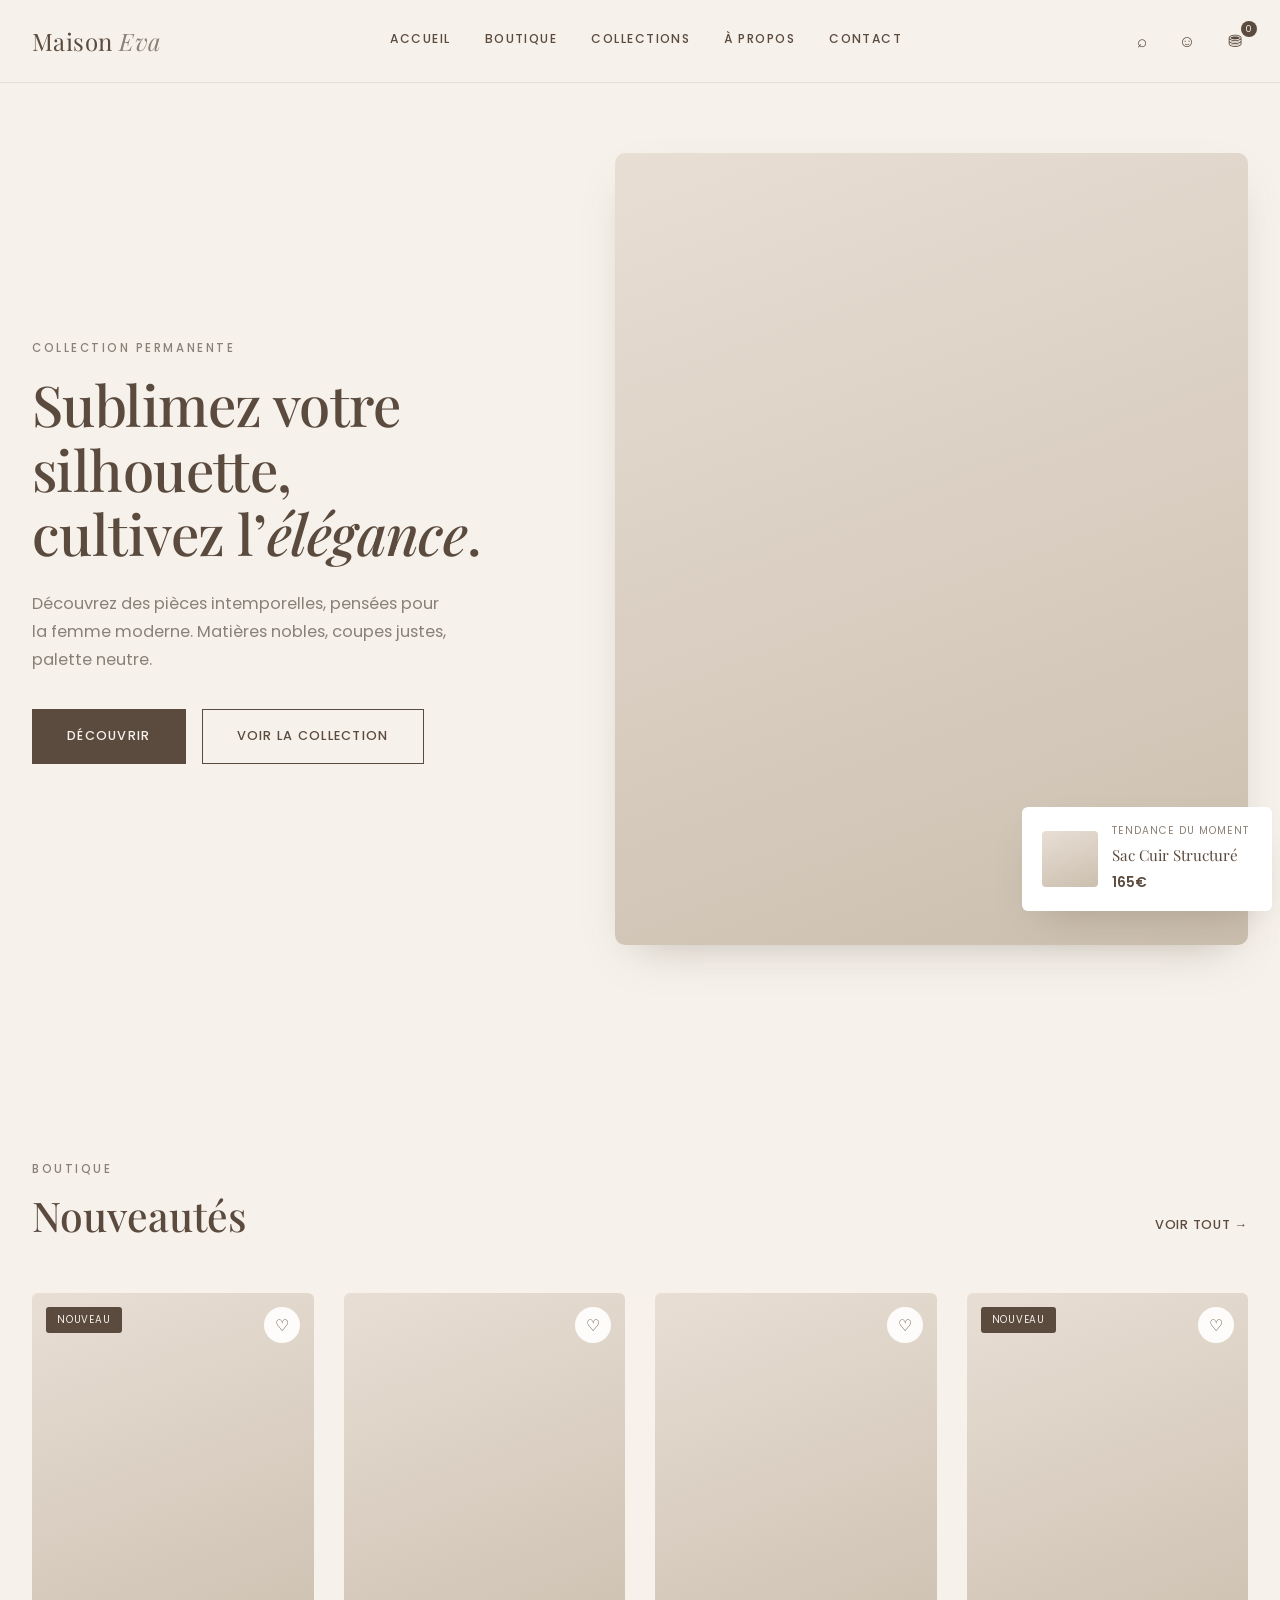
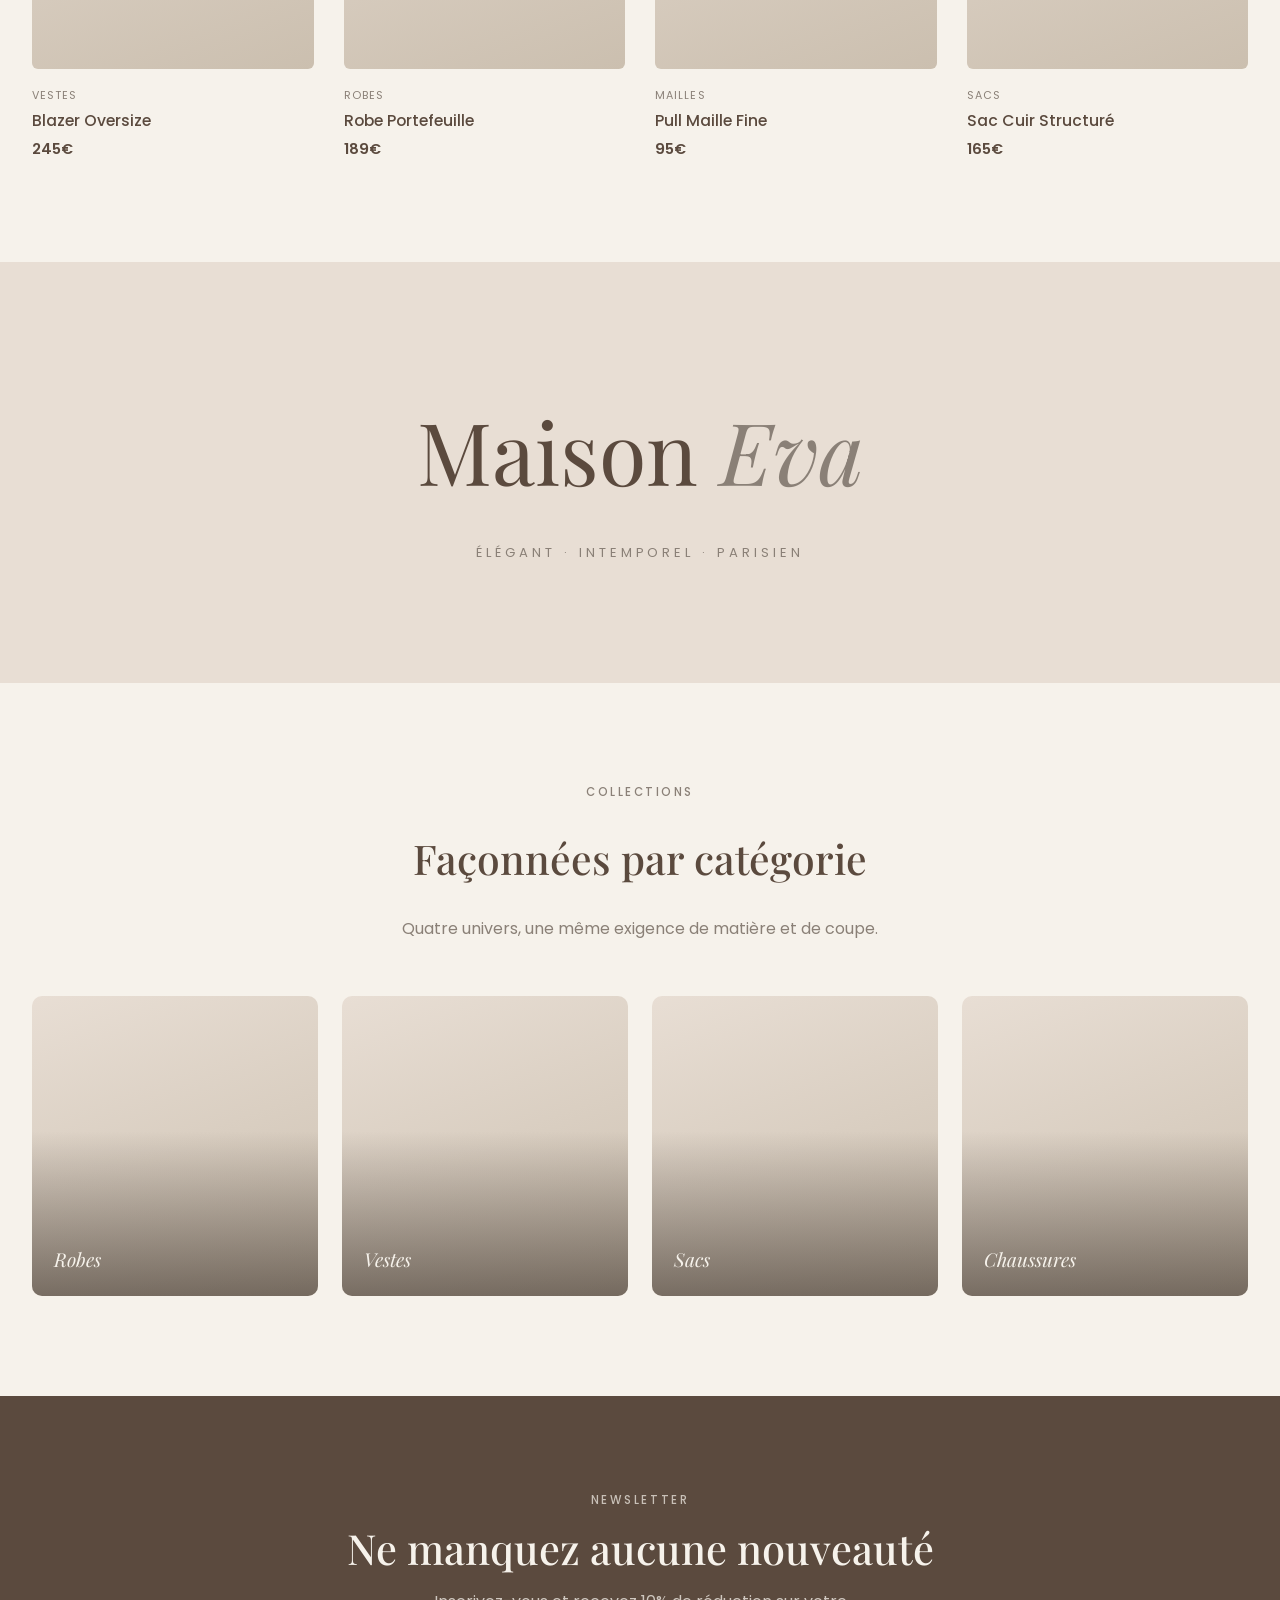
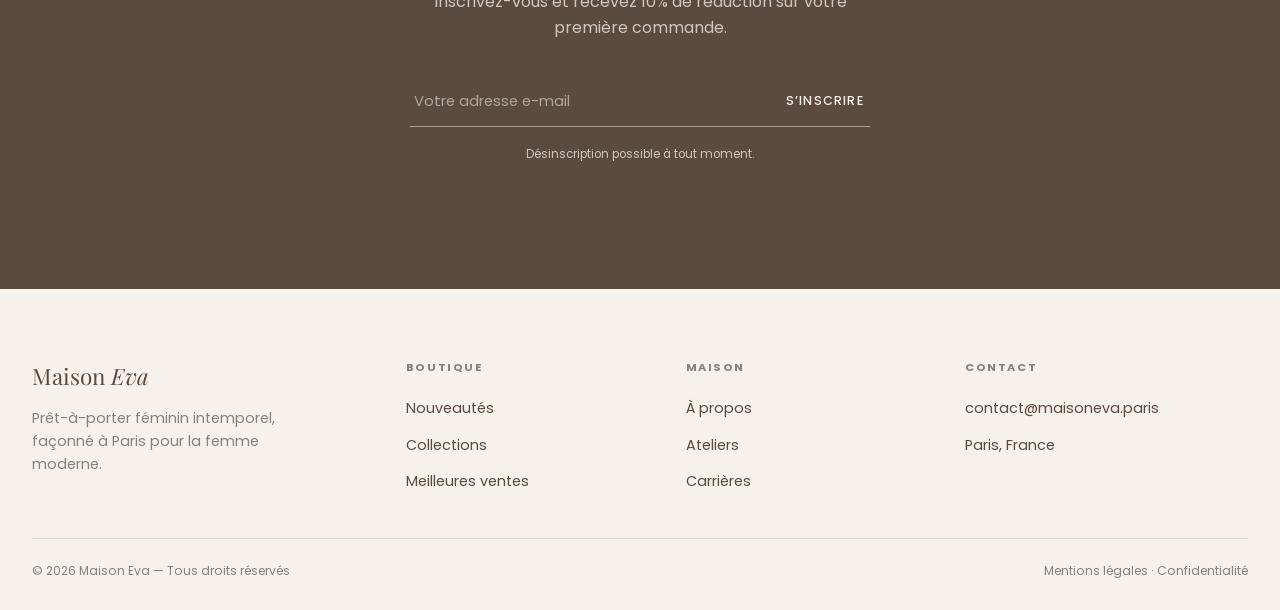
==== commit f792937f: "Rebuild site as quiet-luxury minimalist e-commerce (Maison Eva v3) Replaces the brutalist redesign w" ====
--- a/index.html
+++ b/index.html
@@ -3,200 +3,216 @@
 <head>
   <meta charset="UTF-8">
   <meta name="viewport" content="width=device-width, initial-scale=1.0">
-  <title>Maison Eva — La douceur est une arme.</title>
-  <meta name="description" content="Maison Eva : mode femme brutaliste. Pièces structurées, coupes franches. Collection SS26.">
+  <title>Maison Eva — Élégance intemporelle pour la femme moderne</title>
+  <meta name="description" content="Maison Eva : prêt-à-porter féminin intemporel. Pièces raffinées, coupes justes, palette neutre chaude. Découvrez la collection.">
   <link rel="preconnect" href="https://fonts.googleapis.com">
   <link rel="preconnect" href="https://fonts.gstatic.com" crossorigin>
-  <link rel="preload" as="style" href="https://fonts.googleapis.com/css2?family=Archivo+Black&family=Space+Grotesk:wght@400;500;600;700&family=Space+Mono:wght@400;700&display=swap" onload="this.onload=null;this.rel='stylesheet'">
-  <noscript><link href="https://fonts.googleapis.com/css2?family=Archivo+Black&family=Space+Grotesk:wght@400;500;600;700&family=Space+Mono:wght@400;700&display=swap" rel="stylesheet"></noscript>
+  <link rel="preload" as="style" href="https://fonts.googleapis.com/css2?family=Playfair+Display:ital,wght@0,400;0,500;0,600;1,400;1,500&family=Poppins:wght@300;400;500;600&display=swap" onload="this.onload=null;this.rel='stylesheet'">
+  <noscript><link href="https://fonts.googleapis.com/css2?family=Playfair+Display:ital,wght@0,400;0,500;0,600;1,400;1,500&family=Poppins:wght@300;400;500;600&display=swap" rel="stylesheet"></noscript>
   <link rel="stylesheet" href="assets/css/style.css">
-  <link rel="icon" href="data:image/svg+xml,<svg xmlns=%22http://www.w3.org/2000/svg%22 viewBox=%220 0 100 100%22><rect width=%22100%22 height=%22100%22 fill=%22%230D0D0D%22/><text x=%2250%22 y=%2268%22 font-size=%2260%22 fill=%22%23D6FF3F%22 text-anchor=%22middle%22 font-family=%22Arial Black%22>E</text></svg>">
+  <link rel="icon" href="data:image/svg+xml,<svg xmlns=%22http://www.w3.org/2000/svg%22 viewBox=%220 0 100 100%22><rect width=%22100%22 height=%22100%22 fill=%22%23F6F2EB%22/><text x=%2250%22 y=%2270%22 font-size=%2260%22 fill=%22%235B4A3E%22 text-anchor=%22middle%22 font-family=%22Georgia%22 font-style=%22italic%22>E</text></svg>">
 </head>
 <body>
 
-  <div class="grain" aria-hidden="true"></div>
-
   <header class="site-header">
     <div class="container header-inner">
-      <a href="#top" class="wordmark">MAISON<span>EVA</span></a>
+      <a href="#top" class="logo">Maison <em>Eva</em></a>
       <nav class="main-nav">
-        <a href="#selection">Sélection</a>
-        <a href="#manifeste">Manifeste</a>
+        <a href="#top">Accueil</a>
+        <a href="#nouveautes">Boutique</a>
+        <a href="#collections">Collections</a>
+        <a href="#about">À Propos</a>
         <a href="#contact">Contact</a>
       </nav>
-      <div class="header-right">
-        <span class="season-tag">SS26</span>
+      <div class="header-actions">
+        <button class="icon-btn" aria-label="Recherche">⌕</button>
+        <button class="icon-btn" aria-label="Compte">☺</button>
+        <button class="icon-btn" aria-label="Panier">⛃<span class="cart-count">0</span></button>
         <button class="menu-toggle" aria-label="Menu">☰</button>
       </div>
     </div>
   </header>
 
-  <div class="marquee-brut">
-    <div class="marquee-track">
-      <span>Collection Brute — SS26</span>
-      <span class="hot">Édition limitée — 04 pièces</span>
-      <span>Maison Eva — Paris</span>
-      <span>Livraison offerte dès 150€</span>
-      <span>Collection Brute — SS26</span>
-      <span class="hot">Édition limitée — 04 pièces</span>
-      <span>Maison Eva — Paris</span>
-      <span>Livraison offerte dès 150€</span>
-    </div>
-  </div>
-
   <section class="hero" id="top">
-    <div class="hero-inner">
-      <div class="hero-text reveal">
-        <span class="hero-eyebrow">Maison Eva / Collection Brute — SS26</span>
-        <h1 class="hero-title">
-          <span class="line line-1">LA DOUCEUR</span>
-          <span class="line line-2"><mark>EST UNE ARME.</mark></span>
-        </h1>
-        <p class="hero-sub">Des pièces construites, pas cousues sagement. Maison Eva habille les femmes qui refusent d&rsquo;être discrètes.</p>
+    <div class="container hero-inner">
+      <div class="hero-copy reveal">
+        <span class="eyebrow">Collection Permanente</span>
+        <h1 class="hero-title">Sublimez votre silhouette,<br>cultivez l&rsquo;<em>élégance</em>.</h1>
+        <p class="hero-sub">Découvrez des pièces intemporelles, pensées pour la femme moderne. Matières nobles, coupes justes, palette neutre.</p>
         <div class="hero-cta">
-          <a href="#selection" class="btn-brut">Voir la sélection →</a>
-          <a href="#contact" class="btn-brut btn-ghost">Rejoindre la liste</a>
+          <a href="#nouveautes" class="btn btn-fill">Découvrir</a>
+          <a href="#collections" class="btn btn-line">Voir la collection</a>
         </div>
       </div>
       <div class="hero-visual reveal">
-        <div class="accent-slab" aria-hidden="true"></div>
-        <div class="ph-block dark ph-hero">
-          <span class="corner tl"></span><span class="corner tr"></span>
-          <span class="corner bl"></span><span class="corner br"></span>
-          <span class="ph-label">VISUEL_00 / HERO</span>
-        </div>
-      </div>
-    </div>
-  </section>
-
-  <section class="manifesto" id="manifeste">
-    <p class="manifesto-line reveal">Nous ne faisons <span class="accent-text">pas</span> de vêtements sages.</p>
-  </section>
-
-  <section class="selection" id="selection">
+        <div class="photo-tile hero-photo">
+          <img src="https://picsum.photos/seed/maisoneva-hero/900/1125" loading="lazy" alt="Femme portant un blazer Maison Eva">
+        </div>
+        <div class="trend-card">
+          <div class="photo-tile tc-photo">
+            <img src="https://picsum.photos/seed/maisoneva-trend/120/120" loading="lazy" alt="Sac cuir structuré">
+          </div>
+          <div>
+            <span class="tc-label">Tendance du moment</span>
+            <span class="tc-name">Sac Cuir Structuré</span>
+            <span class="tc-price">165€</span>
+          </div>
+        </div>
+      </div>
+    </div>
+  </section>
+
+  <section class="section" id="nouveautes">
     <div class="container">
       <div class="section-head reveal">
-        <span class="eyebrow-mono">N°01 — 04</span>
-        <h2>La sélection.</h2>
-      </div>
-
-      <div class="product-grid-brut reveal">
-        <div class="product-card-brut">
-          <span class="p-index">N°01</span>
-          <div class="ph-block">
-            <span class="corner tl"></span><span class="corner tr"></span>
-            <span class="corner bl"></span><span class="corner br"></span>
-            <span class="ph-label">VISUEL_01</span>
-          </div>
-          <h3>Veste Structure</h3>
-          <p class="p-desc">Toile épaisse — coupe carrée</p>
-          <div class="p-row">
+        <div>
+          <span class="eyebrow">Boutique</span>
+          <h2>Nouveautés</h2>
+        </div>
+        <a href="#nouveautes" class="link-arrow">Voir tout →</a>
+      </div>
+
+      <div class="product-grid reveal">
+        <div class="product-card">
+          <div class="product-media photo-tile">
+            <span class="product-badge">Nouveau</span>
+            <button class="wishlist-btn" aria-label="Ajouter aux favoris">♡</button>
+            <img src="https://picsum.photos/seed/maisoneva-p1/600/800" loading="lazy" alt="Blazer Oversize">
+          </div>
+          <div class="product-info">
+            <span class="p-cat">Vestes</span>
+            <h3>Blazer Oversize</h3>
             <span class="p-price">245€</span>
-            <button class="p-add" aria-label="Ajouter au panier">+</button>
-          </div>
-        </div>
-
-        <div class="product-card-brut invert">
-          <span class="p-index">N°02</span>
-          <div class="ph-block dark">
-            <span class="corner tl"></span><span class="corner tr"></span>
-            <span class="corner bl"></span><span class="corner br"></span>
-            <span class="ph-label">VISUEL_02</span>
-          </div>
-          <h3>Robe Angle</h3>
-          <p class="p-desc">Drapé asymétrique — ourlet brut</p>
-          <div class="p-row">
+          </div>
+        </div>
+
+        <div class="product-card">
+          <div class="product-media photo-tile">
+            <button class="wishlist-btn" aria-label="Ajouter aux favoris">♡</button>
+            <img src="https://picsum.photos/seed/maisoneva-p2/600/800" loading="lazy" alt="Robe Portefeuille">
+          </div>
+          <div class="product-info">
+            <span class="p-cat">Robes</span>
+            <h3>Robe Portefeuille</h3>
             <span class="p-price">189€</span>
-            <button class="p-add" aria-label="Ajouter au panier">+</button>
-          </div>
-        </div>
-
-        <div class="product-card-brut">
-          <span class="p-index">N°03</span>
-          <div class="ph-block accent-bg">
-            <span class="corner tl"></span><span class="corner tr"></span>
-            <span class="corner bl"></span><span class="corner br"></span>
-            <span class="ph-label">VISUEL_03</span>
-          </div>
-          <h3>Pantalon Brut</h3>
-          <p class="p-desc">Taille haute — jambe droite</p>
-          <div class="p-row">
+          </div>
+        </div>
+
+        <div class="product-card">
+          <div class="product-media photo-tile">
+            <button class="wishlist-btn" aria-label="Ajouter aux favoris">♡</button>
+            <img src="https://picsum.photos/seed/maisoneva-p3/600/800" loading="lazy" alt="Pull Maille Fine">
+          </div>
+          <div class="product-info">
+            <span class="p-cat">Mailles</span>
+            <h3>Pull Maille Fine</h3>
+            <span class="p-price">95€</span>
+          </div>
+        </div>
+
+        <div class="product-card">
+          <div class="product-media photo-tile">
+            <span class="product-badge">Nouveau</span>
+            <button class="wishlist-btn" aria-label="Ajouter aux favoris">♡</button>
+            <img src="https://picsum.photos/seed/maisoneva-p4/600/800" loading="lazy" alt="Sac Cuir Structuré">
+          </div>
+          <div class="product-info">
+            <span class="p-cat">Sacs</span>
+            <h3>Sac Cuir Structuré</h3>
             <span class="p-price">165€</span>
-            <button class="p-add" aria-label="Ajouter au panier">+</button>
-          </div>
-        </div>
-
-        <div class="product-card-brut">
-          <span class="p-index">N°04</span>
-          <div class="ph-block">
-            <span class="corner tl"></span><span class="corner tr"></span>
-            <span class="corner bl"></span><span class="corner br"></span>
-            <span class="ph-label">VISUEL_04</span>
-          </div>
-          <h3>Top Tension</h3>
-          <p class="p-desc">Bretelles ajustables — dos ouvert</p>
-          <div class="p-row">
-            <span class="p-price">95€</span>
-            <button class="p-add" aria-label="Ajouter au panier">+</button>
-          </div>
-        </div>
-      </div>
-    </div>
-  </section>
-
-  <section class="newsletter-brut" id="contact">
-    <div class="container">
-      <div class="newsletter-inner reveal">
-        <h2>Ne rate rien.<br>N&rsquo;obéis à rien.</h2>
-        <p>L&rsquo;accès prioritaire aux nouvelles pièces, aux ventes privées et aux archives Maison Eva. Pas de spam, juste l&rsquo;essentiel.</p>
-        <form class="newsletter-form-brut">
-          <input type="email" placeholder="TON EMAIL" required>
+          </div>
+        </div>
+      </div>
+    </div>
+  </section>
+
+  <section class="editorial section-alt" id="about">
+    <div class="container">
+      <div class="reveal">
+        <div class="brand-mark">Maison <em>Eva</em></div>
+        <p class="tagline">Élégant · Intemporel · Parisien</p>
+      </div>
+    </div>
+  </section>
+
+  <section class="section" id="collections">
+    <div class="container">
+      <div class="section-head center reveal">
+        <span class="eyebrow">Collections</span>
+        <h2>Façonnées par catégorie</h2>
+        <p>Quatre univers, une même exigence de matière et de coupe.</p>
+      </div>
+      <div class="category-strip reveal">
+        <a href="#nouveautes" class="category-tile photo-tile">
+          <img src="https://picsum.photos/seed/maisoneva-cat1/500/550" loading="lazy" alt="Robes">
+          <span>Robes</span>
+        </a>
+        <a href="#nouveautes" class="category-tile photo-tile">
+          <img src="https://picsum.photos/seed/maisoneva-cat2/500/550" loading="lazy" alt="Vestes">
+          <span>Vestes</span>
+        </a>
+        <a href="#nouveautes" class="category-tile photo-tile">
+          <img src="https://picsum.photos/seed/maisoneva-cat3/500/550" loading="lazy" alt="Sacs">
+          <span>Sacs</span>
+        </a>
+        <a href="#nouveautes" class="category-tile photo-tile">
+          <img src="https://picsum.photos/seed/maisoneva-cat4/500/550" loading="lazy" alt="Chaussures">
+          <span>Chaussures</span>
+        </a>
+      </div>
+    </div>
+  </section>
+
+  <section class="newsletter" id="contact">
+    <div class="container">
+      <div class="reveal">
+        <span class="eyebrow" style="color:rgba(246,242,235,.7);">Newsletter</span>
+        <h2>Ne manquez aucune nouveauté</h2>
+        <p>Inscrivez-vous et recevez 10% de réduction sur votre première commande.</p>
+        <form class="newsletter-form">
+          <input type="email" placeholder="Votre adresse e-mail" required>
           <button type="submit">S&rsquo;inscrire</button>
         </form>
-        <p class="newsletter-fine">En t&rsquo;inscrivant, tu acceptes de recevoir nos communications. Désinscription en un clic.</p>
-      </div>
-    </div>
-  </section>
-
-  <footer class="site-footer-brut">
-    <div class="container">
-      <div class="footer-grid-brut">
-        <div>
-          <div class="wordmark" style="margin-bottom:14px;">MAISON<span>EVA</span></div>
-          <p style="font-size:.9rem;opacity:.75;max-width:260px;">Mode femme construite à Paris. Pièces brutes, tirages limités, aucun compromis.</p>
+        <p class="newsletter-fine">Désinscription possible à tout moment.</p>
+      </div>
+    </div>
+  </section>
+
+  <footer class="site-footer">
+    <div class="container">
+      <div class="footer-grid">
+        <div>
+          <div class="footer-logo">Maison <em>Eva</em></div>
+          <p style="font-size:.9rem;color:var(--shadow);max-width:260px;">Prêt-à-porter féminin intemporel, façonné à Paris pour la femme moderne.</p>
         </div>
         <div>
           <h5>Boutique</h5>
           <ul>
-            <li><a href="#selection">Sélection</a></li>
-            <li><a href="#selection">Nouveautés</a></li>
-            <li><a href="#selection">Archives</a></li>
-            <li><a href="#selection">Éditions limitées</a></li>
+            <li><a href="#nouveautes">Nouveautés</a></li>
+            <li><a href="#collections">Collections</a></li>
+            <li><a href="#nouveautes">Meilleures ventes</a></li>
           </ul>
         </div>
         <div>
           <h5>Maison</h5>
           <ul>
-            <li><a href="#manifeste">Manifeste</a></li>
+            <li><a href="#about">À propos</a></li>
             <li><a href="#">Ateliers</a></li>
-            <li><a href="#">Presse</a></li>
             <li><a href="#">Carrières</a></li>
           </ul>
         </div>
         <div>
           <h5>Contact</h5>
-          <p class="f-coords">
-            Paris, FR<br>
-            48.8566° N, 2.3522° E<br>
-            contact@maisoneva.paris
-          </p>
-        </div>
-      </div>
-      <div class="footer-watermark" aria-hidden="true">EVA</div>
-    </div>
-    <div class="footer-bottom-brut">
-      <span>© 2026 Maison Eva — Tous droits réservés</span>
-      <span>Mentions légales · Confidentialité</span>
+          <ul>
+            <li><a href="mailto:contact@maisoneva.paris">contact@maisoneva.paris</a></li>
+            <li><a href="#">Paris, France</a></li>
+          </ul>
+        </div>
+      </div>
+      <div class="footer-bottom">
+        <span>© 2026 Maison Eva — Tous droits réservés</span>
+        <span>Mentions légales · Confidentialité</span>
+      </div>
     </div>
   </footer>
 
--- a/assets/css/style.css
+++ b/assets/css/style.css
@@ -1,21 +1,23 @@
 /* =========================================================
-   MAISON EVA — brutalisme brut / mode femme
-   Blocs géométriques francs, typographie lourde, tension visuelle
+   MAISON EVA — quiet luxury / mode femme
+   Tons neutres chauds, serif élégant, espace généreux, fluidité
    ========================================================= */
 
 :root{
-  --ink:      #0D0D0D;
-  --bone:     #F2F0E9;
-  --bone-2:   #E5E1D3;
-  --accent:   #D6FF3F;
-  --hazard:   #FF3300;
-
-  --font-display: 'Archivo Black', 'Arial Black', sans-serif;
-  --font-body:    'Space Grotesk', 'Arial Narrow', sans-serif;
-  --font-mono:    'Space Mono', 'Courier New', monospace;
-
-  --line: 3px;
-  --line-thick: 6px;
+  --espresso: #5B4A3E;
+  --shadow:   #8A8077;
+  --oat:      #CBBFAF;
+  --ivory:    #E8DED4;
+  --veil:     #F6F2EB;
+  --white:    #FFFFFF;
+
+  --font-display: 'Playfair Display', Georgia, serif;
+  --font-body:    'Poppins', 'Segoe UI', sans-serif;
+
+  --radius: 6px;
+  --radius-lg: 10px;
+  --shadow-soft: 0 18px 44px -20px rgba(91,74,62,.35);
+  --ease: cubic-bezier(.4,0,.2,1);
 }
 
 *, *::before, *::after{ box-sizing: border-box; }
@@ -24,13 +26,12 @@
 
 body{
   margin: 0;
-  background: var(--bone);
-  color: var(--ink);
+  background: var(--veil);
+  color: var(--espresso);
   font-family: var(--font-body);
   font-weight: 400;
-  line-height: 1.5;
+  line-height: 1.6;
   -webkit-font-smoothing: antialiased;
-  overflow-x: hidden;
 }
 
 img{ max-width: 100%; display: block; }
@@ -39,534 +40,500 @@
 
 h1, h2, h3{
   font-family: var(--font-display);
-  text-transform: uppercase;
-  line-height: 0.92;
+  font-weight: 500;
+  line-height: 1.15;
   margin: 0;
-  letter-spacing: -0.01em;
-}
+  color: var(--espresso);
+}
+h1 em, h2 em{ font-style: italic; font-weight: 500; }
+
+p{ margin: 0; }
 
 .container{
   width: 100%;
-  max-width: 1360px;
+  max-width: 1280px;
   margin: 0 auto;
-  padding: 0 28px;
-}
-
-/* ---------- Industrial grain overlay ---------- */
-.grain{
-  position: fixed;
-  inset: 0;
-  z-index: 999;
-  pointer-events: none;
-  opacity: .05;
-  mix-blend-mode: multiply;
-  background-image: url("data:image/svg+xml,%3Csvg xmlns='http://www.w3.org/2000/svg' width='180' height='180'%3E%3Cfilter id='n'%3E%3CfeTurbulence type='fractalNoise' baseFrequency='0.85' numOctaves='2' stitchTiles='stitch'/%3E%3C/filter%3E%3Crect width='100%25' height='100%25' filter='url(%23n)'/%3E%3C/svg%3E");
-}
-
-/* ---------- Utility ---------- */
-.eyebrow-mono{
-  font-family: var(--font-mono);
-  font-size: .78rem;
-  letter-spacing: .12em;
-  text-transform: uppercase;
-}
-.accent-text{ color: var(--hazard); }
-
-.btn-brut{
+  padding: 0 32px;
+}
+
+.eyebrow{
+  display: inline-block;
+  font-family: var(--font-body);
+  font-weight: 500;
+  font-size: .72rem;
+  letter-spacing: .22em;
+  text-transform: uppercase;
+  color: var(--shadow);
+  margin-bottom: 14px;
+}
+
+/* ---------- Buttons ---------- */
+.btn{
   display: inline-flex;
   align-items: center;
   gap: 10px;
-  padding: 17px 30px;
-  font-family: var(--font-mono);
-  font-weight: 700;
-  font-size: .82rem;
+  padding: 16px 34px;
+  font-family: var(--font-body);
+  font-weight: 500;
+  font-size: .8rem;
+  letter-spacing: .1em;
+  text-transform: uppercase;
+  border: 1.5px solid var(--espresso);
+  cursor: pointer;
+  transition: background .3s var(--ease), color .3s var(--ease), border-color .3s var(--ease), transform .25s var(--ease);
+  white-space: nowrap;
+}
+.btn:hover{ transform: translateY(-2px); }
+
+.btn-fill{ background: var(--espresso); color: var(--veil); }
+.btn-fill:hover{ background: #443729; }
+
+.btn-line{ background: transparent; color: var(--espresso); }
+.btn-line:hover{ background: var(--espresso); color: var(--veil); }
+
+.btn-light{ background: var(--veil); color: var(--espresso); border-color: var(--veil); }
+.btn-light:hover{ background: var(--white); }
+
+.link-arrow{
+  font-size: .8rem;
+  font-weight: 500;
   letter-spacing: .06em;
   text-transform: uppercase;
-  background: var(--ink);
-  color: var(--bone);
-  border: var(--line) solid var(--ink);
-  cursor: pointer;
-  transition: background .15s ease, color .15s ease, transform .15s ease;
-}
-.btn-brut:hover{ background: var(--accent); color: var(--ink); transform: translate(-3px,-3px); }
-
-.btn-ghost{
-  background: transparent;
-  color: var(--ink);
-}
-.btn-ghost:hover{ background: var(--ink); color: var(--bone); }
+  color: var(--espresso);
+  display: inline-flex;
+  align-items: center;
+  gap: 8px;
+  border-bottom: 1px solid transparent;
+  padding-bottom: 3px;
+  transition: border-color .25s ease, gap .25s ease;
+}
+.link-arrow:hover{ border-color: var(--espresso); gap: 12px; }
+
+/* ---------- Photo tile (real photo + graceful fallback) ---------- */
+.photo-tile{
+  position: relative;
+  overflow: hidden;
+  background: linear-gradient(160deg, var(--ivory), var(--oat));
+}
+.photo-tile img{
+  position: absolute; inset: 0;
+  width: 100%; height: 100%;
+  object-fit: cover;
+  filter: sepia(.12) saturate(1.08) contrast(1.02);
+  transition: opacity .3s ease, transform .6s var(--ease);
+}
+.photo-tile img.img-broken{ opacity: 0; }
+.photo-tile:hover img{ transform: scale(1.045); }
 
 /* ---------- Header ---------- */
 .site-header{
   position: sticky;
   top: 0;
   z-index: 100;
-  background: var(--bone);
-  border-bottom: var(--line) solid var(--ink);
+  /* Solid background, not translucent + backdrop-filter: a filter/
+     backdrop-filter on this element would become the containing block
+     for the mobile nav's position:fixed panel below, collapsing it to
+     the header's own height instead of the full viewport. */
+  background: var(--veil);
+  border-bottom: 1px solid rgba(91,74,62,.12);
 }
 .header-inner{
   display: flex;
   align-items: center;
+  justify-content: space-between;
+  padding: 22px 32px;
+}
+.logo{
+  font-family: var(--font-display);
+  font-size: 1.5rem;
+  letter-spacing: .02em;
+}
+.logo em{ font-style: italic; color: var(--shadow); }
+
+.main-nav{
+  display: flex;
+  align-items: center;
+  gap: 34px;
+}
+.main-nav a{
+  font-size: .76rem;
+  font-weight: 500;
+  letter-spacing: .12em;
+  text-transform: uppercase;
+  color: var(--espresso);
+  position: relative;
+  padding-bottom: 4px;
+}
+.main-nav a::after{
+  content: "";
+  position: absolute;
+  left: 0; right: 100%; bottom: 0;
+  height: 1px;
+  background: var(--espresso);
+  transition: right .3s var(--ease);
+}
+.main-nav a:hover::after{ right: 0; }
+
+.header-actions{
+  display: flex;
+  align-items: center;
+  gap: 20px;
+}
+.icon-btn{
+  background: none;
+  border: none;
+  font-size: 1.05rem;
+  cursor: pointer;
+  color: var(--espresso);
+  position: relative;
+}
+.cart-count{
+  position: absolute;
+  top: -6px; right: -9px;
+  width: 16px; height: 16px;
+  border-radius: 50%;
+  background: var(--espresso);
+  color: var(--veil);
+  font-size: .58rem;
+  font-family: var(--font-body);
+  display: flex; align-items: center; justify-content: center;
+}
+
+.menu-toggle{
+  display: none;
+  background: none;
+  border: none;
+  font-size: 1.3rem;
+  color: var(--espresso);
+  cursor: pointer;
+}
+
+/* ---------- Hero ---------- */
+.hero{
+  padding: 70px 0 110px;
+}
+.hero-inner{
+  display: grid;
+  grid-template-columns: .95fr 1.15fr;
+  gap: 60px;
+  align-items: center;
+}
+.hero-title{
+  font-size: clamp(2.6rem, 4.4vw, 3.8rem);
+  letter-spacing: -.01em;
+}
+.hero-sub{
+  font-size: 1.02rem;
+  color: var(--shadow);
+  max-width: 420px;
+  margin: 24px 0 36px;
+  line-height: 1.7;
+}
+.hero-cta{
+  display: flex;
+  gap: 16px;
+  flex-wrap: wrap;
+}
+
+.hero-visual{
+  position: relative;
+}
+.hero-photo{
+  aspect-ratio: 4 / 5;
+  border-radius: var(--radius-lg);
+  box-shadow: var(--shadow-soft);
+}
+.trend-card{
+  position: absolute;
+  right: -24px;
+  bottom: 34px;
+  background: var(--white);
+  padding: 16px 20px;
+  border-radius: var(--radius);
+  box-shadow: var(--shadow-soft);
+  display: flex;
+  align-items: center;
+  gap: 14px;
+  width: 250px;
+}
+.trend-card .tc-photo{
+  width: 56px; height: 56px;
+  border-radius: 4px;
+  flex-shrink: 0;
+}
+.trend-card .tc-label{
+  font-size: .64rem;
+  letter-spacing: .1em;
+  text-transform: uppercase;
+  color: var(--shadow);
+  display: block;
+  margin-bottom: 3px;
+}
+.trend-card .tc-name{
+  font-family: var(--font-display);
+  font-size: .95rem;
+  display: block;
+  margin-bottom: 2px;
+}
+.trend-card .tc-price{
+  font-size: .85rem;
+  font-weight: 600;
+}
+
+/* ---------- Section shell ---------- */
+.section{ padding: 100px 0; }
+.section-tight{ padding: 70px 0; }
+.section-alt{ background: var(--ivory); }
+
+.section-head{
+  display: flex;
+  align-items: flex-end;
   justify-content: space-between;
   gap: 20px;
-  padding: 18px 28px;
-}
-.wordmark{
+  flex-wrap: wrap;
+  margin-bottom: 54px;
+}
+.section-head h2{ font-size: clamp(1.9rem, 3.2vw, 2.6rem); }
+.section-head.center{
+  flex-direction: column;
+  align-items: center;
+  text-align: center;
+  max-width: 620px;
+  margin-left: auto;
+  margin-right: auto;
+}
+.section-head.center p{ color: var(--shadow); margin-top: 14px; }
+
+/* ---------- Product grid ---------- */
+.product-grid{
+  display: grid;
+  grid-template-columns: repeat(4, 1fr);
+  gap: 30px;
+}
+.product-card{
+  position: relative;
+}
+.product-media{
+  aspect-ratio: 3 / 4;
+  border-radius: var(--radius);
+  margin-bottom: 18px;
+}
+.wishlist-btn{
+  position: absolute;
+  top: 14px; right: 14px;
+  width: 36px; height: 36px;
+  border-radius: 50%;
+  background: rgba(255,255,255,.92);
+  border: none;
+  display: flex; align-items: center; justify-content: center;
+  font-size: 1rem;
+  color: var(--espresso);
+  cursor: pointer;
+  z-index: 2;
+  transition: transform .25s var(--ease), background .25s ease;
+}
+.wishlist-btn:hover{ transform: scale(1.08); }
+.wishlist-btn.active{ color: #b5523f; }
+
+.product-badge{
+  position: absolute;
+  top: 14px; left: 14px;
+  z-index: 2;
+  background: var(--espresso);
+  color: var(--veil);
+  font-size: .62rem;
+  letter-spacing: .08em;
+  text-transform: uppercase;
+  padding: 5px 11px;
+  border-radius: 3px;
+}
+
+.product-info h3{
+  font-family: var(--font-body);
+  font-weight: 500;
+  font-size: .98rem;
+  margin-bottom: 6px;
+}
+.product-info .p-cat{
+  font-size: .68rem;
+  letter-spacing: .1em;
+  text-transform: uppercase;
+  color: var(--shadow);
+  display: block;
+  margin-bottom: 8px;
+}
+.product-info .p-price{
+  font-size: .92rem;
+  font-weight: 600;
+}
+
+/* ---------- Editorial band ---------- */
+.editorial{
+  padding: 120px 0;
+  text-align: center;
+}
+.editorial .brand-mark{
   font-family: var(--font-display);
-  font-size: 1.5rem;
-  letter-spacing: -0.01em;
-  display: flex;
-  gap: 8px;
-}
-.wordmark span{ color: var(--hazard); }
-
-.main-nav{
-  display: flex;
-  align-items: center;
-  gap: 6px;
-}
-.main-nav a{
-  font-family: var(--font-mono);
-  font-size: .8rem;
-  font-weight: 700;
-  letter-spacing: .08em;
-  text-transform: uppercase;
-  padding: 10px 16px;
-  border-bottom: 3px solid transparent;
-  transition: border-color .15s ease;
-}
-.main-nav a:hover{ border-color: var(--hazard); }
-
-.header-right{
-  display: flex;
-  align-items: center;
-  gap: 16px;
-}
-.season-tag{
-  font-family: var(--font-mono);
-  font-size: .74rem;
-  font-weight: 700;
-  letter-spacing: .06em;
-  background: var(--accent);
-  border: 2px solid var(--ink);
-  padding: 5px 10px;
-  transform: rotate(-6deg);
-  display: inline-block;
-}
-.menu-toggle{
-  display: none;
-  width: 44px; height: 44px;
-  border: var(--line) solid var(--ink);
-  background: var(--ink);
-  color: var(--bone);
-  font-size: 1.1rem;
-  cursor: pointer;
-  align-items: center;
-  justify-content: center;
-}
-
-/* ---------- Marquee ---------- */
-.marquee-brut{
-  background: var(--ink);
-  color: var(--bone);
+  font-size: clamp(2.6rem, 7vw, 5.4rem);
+}
+.editorial .brand-mark em{ font-style: italic; color: var(--shadow); }
+.editorial .tagline{
+  margin-top: 22px;
+  font-size: .82rem;
+  letter-spacing: .3em;
+  text-transform: uppercase;
+  color: var(--shadow);
+}
+
+/* ---------- Category strip ---------- */
+.category-strip{
+  display: grid;
+  grid-template-columns: repeat(4, 1fr);
+  gap: 24px;
+}
+.category-tile{
+  position: relative;
+  aspect-ratio: 1 / 1.05;
+  border-radius: var(--radius-lg);
   overflow: hidden;
-  white-space: nowrap;
-  padding: 10px 0;
-  border-bottom: var(--line) solid var(--ink);
-}
-.marquee-track{
-  display: inline-flex;
-  animation: scroll-left 26s linear infinite;
-}
-.marquee-track span{
-  font-family: var(--font-mono);
-  font-size: .82rem;
-  font-weight: 700;
-  letter-spacing: .1em;
-  text-transform: uppercase;
-  padding: 0 22px;
-  border-right: 1px solid rgba(242,240,233,.3);
-}
-.marquee-track span.hot{ color: var(--accent); }
-@keyframes scroll-left{
-  from{ transform: translateX(0); }
-  to{ transform: translateX(-50%); }
-}
-
-/* ---------- Hero ---------- */
-.hero{
-  position: relative;
-  padding: 90px 0 0;
-  border-bottom: var(--line) solid var(--ink);
-  background:
-    linear-gradient(var(--ink) 1px, transparent 1px) 0 0 / 100% 88px,
-    var(--bone);
-}
-.hero-inner{
-  position: relative;
-  display: grid;
-  grid-template-columns: 1.25fr .95fr;
-  gap: 40px;
-  align-items: end;
-  padding: 0 28px 70px;
-  max-width: 1360px;
-  margin: 0 auto;
-}
-.hero-eyebrow{
-  font-family: var(--font-mono);
-  font-size: .82rem;
-  font-weight: 700;
-  letter-spacing: .12em;
-  text-transform: uppercase;
-  margin: 0 0 18px;
-  padding-bottom: 10px;
-  border-bottom: 2px solid var(--ink);
-  display: inline-block;
-}
-.hero-title{
-  font-size: clamp(3.2rem, 8vw, 7rem);
-}
-.hero-title .line{ display: block; }
-.hero-title mark{
-  background: var(--ink);
-  color: var(--accent);
-  padding: 0 .15em;
-  box-decoration-break: clone;
-  -webkit-box-decoration-break: clone;
-}
-.hero-sub{
-  font-size: 1.05rem;
-  max-width: 460px;
-  margin: 26px 0 0;
-  color: #2b2b28;
-}
-.hero-cta{
-  display: flex;
-  gap: 14px;
-  margin-top: 34px;
-  flex-wrap: wrap;
-}
-
-.hero-visual{
-  position: relative;
-}
-.accent-slab{
-  position: absolute;
-  top: -50px; right: -20px;
-  width: 70%; height: 60%;
-  background: var(--accent);
-  transform: rotate(-4deg);
-  z-index: 0;
-}
-
-/* ---------- Placeholder image block ---------- */
-.ph-block{
-  position: relative;
-  border: var(--line) solid var(--ink);
-  background: var(--bone-2);
-  aspect-ratio: 3 / 4;
-  display: flex;
-  align-items: center;
-  justify-content: center;
-  overflow: hidden;
-  z-index: 1;
-}
-.ph-block::before{
+  display: flex;
+  align-items: flex-end;
+  padding: 22px;
+}
+.category-tile::after{
   content: "";
   position: absolute; inset: 0;
-  background:
-    linear-gradient(to top right, transparent calc(50% - 1px), var(--ink) calc(50% - 1px), var(--ink) calc(50% + 1px), transparent calc(50% + 1px)),
-    linear-gradient(to top left,  transparent calc(50% - 1px), var(--ink) calc(50% - 1px), var(--ink) calc(50% + 1px), transparent calc(50% + 1px));
-  opacity: .18;
-}
-.ph-block .corner{
-  position: absolute;
-  width: 16px; height: 16px;
-  border: 0 solid var(--ink);
-}
-.ph-block .corner.tl{ top: 10px; left: 10px; border-top-width: 3px; border-left-width: 3px; }
-.ph-block .corner.tr{ top: 10px; right: 10px; border-top-width: 3px; border-right-width: 3px; }
-.ph-block .corner.bl{ bottom: 10px; left: 10px; border-bottom-width: 3px; border-left-width: 3px; }
-.ph-block .corner.br{ bottom: 10px; right: 10px; border-bottom-width: 3px; border-right-width: 3px; }
-.ph-block .ph-label{
+  background: linear-gradient(180deg, rgba(91,74,62,0) 45%, rgba(45,35,28,.55) 100%);
+  z-index: 1;
+}
+.category-tile span{
   position: relative;
   z-index: 2;
-  font-family: var(--font-mono);
-  font-size: .74rem;
-  font-weight: 700;
-  letter-spacing: .08em;
-  background: var(--ink);
-  color: var(--bone);
-  padding: 7px 12px;
-}
-.ph-block.dark{ background: var(--ink); }
-.ph-block.dark::before{ background:
-    linear-gradient(to top right, transparent calc(50% - 1px), var(--bone) calc(50% - 1px), var(--bone) calc(50% + 1px), transparent calc(50% + 1px)),
-    linear-gradient(to top left,  transparent calc(50% - 1px), var(--bone) calc(50% - 1px), var(--bone) calc(50% + 1px), transparent calc(50% + 1px));
-  opacity: .12;
-}
-.ph-block.dark .corner{ border-color: var(--bone); }
-.ph-block.dark .ph-label{ background: var(--bone); color: var(--ink); }
-.ph-block.accent-bg{ background: var(--accent); }
-.ph-block.accent-bg .ph-label{ background: var(--ink); color: var(--accent); }
-
-.hero-visual .ph-hero{ margin-top: 40px; }
-
-/* ---------- Manifesto strip ---------- */
-.manifesto{
-  background: var(--ink);
-  padding: 70px 0;
-  border-bottom: var(--line) solid var(--ink);
-  overflow: hidden;
-}
-.manifesto-line{
+  color: var(--veil);
   font-family: var(--font-display);
-  color: var(--bone);
-  font-size: clamp(1.8rem, 5vw, 3.4rem);
-  text-transform: uppercase;
-  line-height: 1.05;
-  max-width: 1100px;
+  font-size: 1.2rem;
+  font-style: italic;
+}
+
+/* ---------- Newsletter ---------- */
+.newsletter{
+  background: var(--espresso);
+  color: var(--veil);
+  padding: 90px 0;
+  text-align: center;
+}
+.newsletter h2{ color: var(--veil); font-size: clamp(1.9rem, 3.6vw, 2.6rem); }
+.newsletter p{
+  color: rgba(246,242,235,.75);
+  max-width: 460px;
+  margin: 18px auto 36px;
+}
+.newsletter-form{
+  display: flex;
+  gap: 0;
+  max-width: 460px;
   margin: 0 auto;
-  padding: 0 28px;
-  transform: rotate(-1.2deg);
-}
-.manifesto-line .accent-text{ color: var(--accent); }
-
-/* ---------- Selection / product grid ---------- */
-.selection{
-  padding: 90px 0 100px;
-  border-bottom: var(--line) solid var(--ink);
-}
-.section-head{
-  display: flex;
-  align-items: baseline;
+  border-bottom: 1.5px solid rgba(246,242,235,.5);
+}
+.newsletter-form input{
+  flex: 1;
+  padding: 14px 4px;
+  border: none;
+  background: transparent;
+  color: var(--veil);
+  font-family: var(--font-body);
+  font-size: .92rem;
+}
+.newsletter-form input::placeholder{ color: rgba(246,242,235,.55); }
+.newsletter-form input:focus{ outline: none; }
+.newsletter-form button{
+  background: none;
+  border: none;
+  color: var(--veil);
+  font-size: .78rem;
+  letter-spacing: .1em;
+  text-transform: uppercase;
+  font-weight: 500;
+  cursor: pointer;
+  padding: 14px 6px;
+  white-space: nowrap;
+}
+.newsletter-fine{
+  margin-top: 18px;
+  font-size: .72rem;
+  color: rgba(246,242,235,.5);
+}
+
+/* ---------- Footer ---------- */
+.site-footer{ padding: 70px 0 30px; }
+.footer-grid{
+  display: grid;
+  grid-template-columns: 1.4fr 1fr 1fr 1.2fr;
+  gap: 44px;
+  padding-bottom: 44px;
+  border-bottom: 1px solid rgba(91,74,62,.15);
+}
+.footer-grid h5{
+  font-size: .7rem;
+  letter-spacing: .14em;
+  text-transform: uppercase;
+  color: var(--shadow);
+  margin: 0 0 18px;
+}
+.footer-grid ul{ list-style: none; margin: 0; padding: 0; display: flex; flex-direction: column; gap: 11px; }
+.footer-grid a{ font-size: .9rem; color: var(--espresso); }
+.footer-grid a:hover{ color: var(--shadow); }
+.footer-logo{ font-family: var(--font-display); font-size: 1.4rem; margin-bottom: 12px; }
+.footer-bottom{
+  padding-top: 22px;
+  display: flex;
   justify-content: space-between;
-  flex-wrap: wrap;
-  gap: 14px;
-  margin-bottom: 50px;
-  padding-bottom: 20px;
-  border-bottom: 2px solid var(--ink);
-}
-.section-head h2{
-  font-size: clamp(2.2rem, 5vw, 3.6rem);
-}
-
-.product-grid-brut{
-  display: grid;
-  grid-template-columns: repeat(4, 1fr);
-  gap: 0;
-  border: var(--line) solid var(--ink);
-}
-.product-card-brut{
-  border-right: var(--line) solid var(--ink);
-  padding: 22px;
-  transition: background .15s ease, color .15s ease;
-}
-.product-card-brut:last-child{ border-right: none; }
-.product-card-brut.invert{ background: var(--ink); color: var(--bone); }
-.product-card-brut.invert .ph-block:not(.dark){ background: var(--bone-2); }
-
-.product-card-brut .p-index{
-  font-family: var(--font-mono);
   font-size: .76rem;
-  font-weight: 700;
-  letter-spacing: .08em;
-  margin-bottom: 14px;
-  display: block;
-}
-.product-card-brut h3{
-  font-family: var(--font-body);
-  font-weight: 700;
-  font-size: 1.1rem;
-  text-transform: uppercase;
-  margin: 18px 0 6px;
-  letter-spacing: -.01em;
-}
-.product-card-brut .p-desc{
-  font-family: var(--font-mono);
-  font-size: .74rem;
-  opacity: .7;
-  margin: 0 0 16px;
-}
-.product-card-brut .p-row{
-  display: flex;
-  align-items: center;
-  justify-content: space-between;
-  padding-top: 14px;
-  border-top: 2px solid currentColor;
-}
-.product-card-brut .p-price{
-  font-family: var(--font-mono);
-  font-weight: 700;
-  font-size: 1rem;
-}
-.product-card-brut .p-add{
-  width: 34px; height: 34px;
-  border: 2px solid currentColor;
-  background: transparent;
-  color: currentColor;
-  font-size: 1.1rem;
-  cursor: pointer;
-  transition: background .15s ease, color .15s ease;
-}
-.product-card-brut .p-add:hover{ background: var(--accent); color: var(--ink); border-color: var(--accent); }
-
-/* ---------- Newsletter ---------- */
-.newsletter-brut{
-  background: var(--accent);
-  padding: 90px 0;
-  border-bottom: var(--line) solid var(--ink);
-  position: relative;
-  overflow: hidden;
-}
-.newsletter-inner{
-  max-width: 720px;
-}
-.newsletter-brut h2{
-  font-size: clamp(2.2rem, 6vw, 4rem);
-  margin-bottom: 18px;
-}
-.newsletter-brut p{
-  font-size: 1rem;
-  max-width: 460px;
-  margin: 0 0 34px;
-}
-.newsletter-form-brut{
-  display: flex;
-  gap: 0;
-  max-width: 560px;
-  border: var(--line) solid var(--ink);
-}
-.newsletter-form-brut input{
-  flex: 1;
-  padding: 18px 18px;
-  border: none;
-  background: var(--bone);
-  font-family: var(--font-mono);
-  font-size: .92rem;
-  color: var(--ink);
-}
-.newsletter-form-brut input:focus{ outline: none; background: #fff; }
-.newsletter-form-brut button{
-  padding: 18px 26px;
-  border: none;
-  border-left: var(--line) solid var(--ink);
-  background: var(--ink);
-  color: var(--bone);
-  font-family: var(--font-mono);
-  font-weight: 700;
-  font-size: .82rem;
-  letter-spacing: .06em;
-  text-transform: uppercase;
-  cursor: pointer;
-  transition: background .15s ease, color .15s ease;
-}
-.newsletter-form-brut button:hover{ background: var(--bone); color: var(--ink); }
-.newsletter-fine{
-  font-family: var(--font-mono);
-  font-size: .72rem;
-  margin-top: 16px;
-  opacity: .75;
-}
-
-/* ---------- Footer ---------- */
-.site-footer-brut{
-  background: var(--bone);
-  padding: 60px 0 0;
-  overflow: hidden;
-}
-.footer-grid-brut{
-  display: grid;
-  grid-template-columns: 1.4fr 1fr 1fr 1fr;
-  gap: 40px;
-  padding-bottom: 40px;
-}
-.footer-grid-brut h5{
-  font-family: var(--font-mono);
-  font-size: .74rem;
-  letter-spacing: .1em;
-  text-transform: uppercase;
-  margin: 0 0 16px;
-  color: var(--hazard);
-}
-.footer-grid-brut ul{ list-style: none; margin: 0; padding: 0; display: flex; flex-direction: column; gap: 9px; }
-.footer-grid-brut a{ font-size: .92rem; }
-.footer-grid-brut a:hover{ color: var(--hazard); }
-.footer-grid-brut .f-coords{
-  font-family: var(--font-mono);
-  font-size: .78rem;
-  opacity: .7;
-  line-height: 1.7;
-}
-.footer-bottom-brut{
-  border-top: var(--line) solid var(--ink);
-  padding: 18px 28px;
-  display: flex;
-  justify-content: space-between;
-  font-family: var(--font-mono);
-  font-size: .74rem;
+  color: var(--shadow);
   flex-wrap: wrap;
   gap: 10px;
-  max-width: 1360px;
-  margin: 0 auto;
-}
-.footer-watermark{
-  font-family: var(--font-display);
-  font-size: clamp(4rem, 18vw, 13rem);
-  line-height: .8;
-  color: transparent;
-  -webkit-text-stroke: 1.5px var(--ink);
-  text-align: center;
-  padding: 0 20px;
-  white-space: nowrap;
-  user-select: none;
 }
 
 /* ---------- Reveal ---------- */
-.reveal{ opacity: 0; transform: translateY(20px); transition: opacity .6s ease, transform .6s ease; }
+.reveal{ opacity: 0; transform: translateY(22px); transition: opacity .7s var(--ease), transform .7s var(--ease); }
 .reveal.in{ opacity: 1; transform: translateY(0); }
 
 /* ---------- Responsive ---------- */
 @media (max-width: 980px){
   .hero-inner{ grid-template-columns: 1fr; }
-  .accent-slab{ display: none; }
-  .product-grid-brut{ grid-template-columns: repeat(2, 1fr); }
-  .product-card-brut{ border-bottom: var(--line) solid var(--ink); }
-  .product-card-brut:nth-child(2n){ border-right: none; }
-  .footer-grid-brut{ grid-template-columns: 1fr 1fr; }
+  .trend-card{ right: 14px; }
+  .product-grid{ grid-template-columns: repeat(2, 1fr); }
+  .category-strip{ grid-template-columns: repeat(2, 1fr); }
+  .footer-grid{ grid-template-columns: 1fr 1fr; }
 }
 
 @media (max-width: 720px){
   .main-nav{
     position: fixed;
     inset: 0;
-    background: var(--ink);
+    top: 73px;
+    background: var(--veil);
     flex-direction: column;
-    align-items: stretch;
+    align-items: center;
     justify-content: center;
-    gap: 4px;
-    padding: 28px;
+    gap: 26px;
     display: none;
     z-index: 90;
   }
   .main-nav.open{ display: flex; }
-  .main-nav a{
-    color: var(--bone);
-    font-size: 1.6rem;
-    text-align: center;
-    padding: 16px;
-    font-family: var(--font-display);
-    text-transform: uppercase;
-    border-bottom: none;
-  }
-  .main-nav a:hover{ color: var(--accent); }
-  .menu-toggle{ display: flex; position: relative; z-index: 91; }
-  .season-tag{ display: none; }
-  .hero{ padding-top: 60px; }
-  .hero-visual{ margin-top: 40px; }
-  .product-grid-brut{ grid-template-columns: 1fr; }
-  .product-card-brut{ border-right: none !important; }
-  .newsletter-form-brut{ flex-direction: column; }
-  .newsletter-form-brut button{ border-left: none; border-top: var(--line) solid var(--ink); }
-  .footer-grid-brut{ grid-template-columns: 1fr; padding: 0 0 30px; }
-}
+  .main-nav a{ font-size: 1rem; }
+  .menu-toggle{ display: block; }
+  .header-inner{ padding: 18px 22px; }
+  .hero{ padding: 40px 0 70px; }
+  .trend-card{ position: static; width: 100%; margin-top: 16px; }
+  .product-grid{ grid-template-columns: 1fr 1fr; gap: 18px; }
+  .category-strip{ grid-template-columns: 1fr; }
+  .newsletter-form{ flex-direction: column; border: none; gap: 12px; }
+  .newsletter-form input{ border: 1.5px solid rgba(246,242,235,.5); padding: 14px 16px; }
+  .newsletter-form button{ border: 1.5px solid var(--veil); padding: 14px; }
+  .footer-grid{ grid-template-columns: 1fr; }
+}
+
+@media (max-width: 520px){
+  .product-grid{ grid-template-columns: 1fr 1fr; }
+}
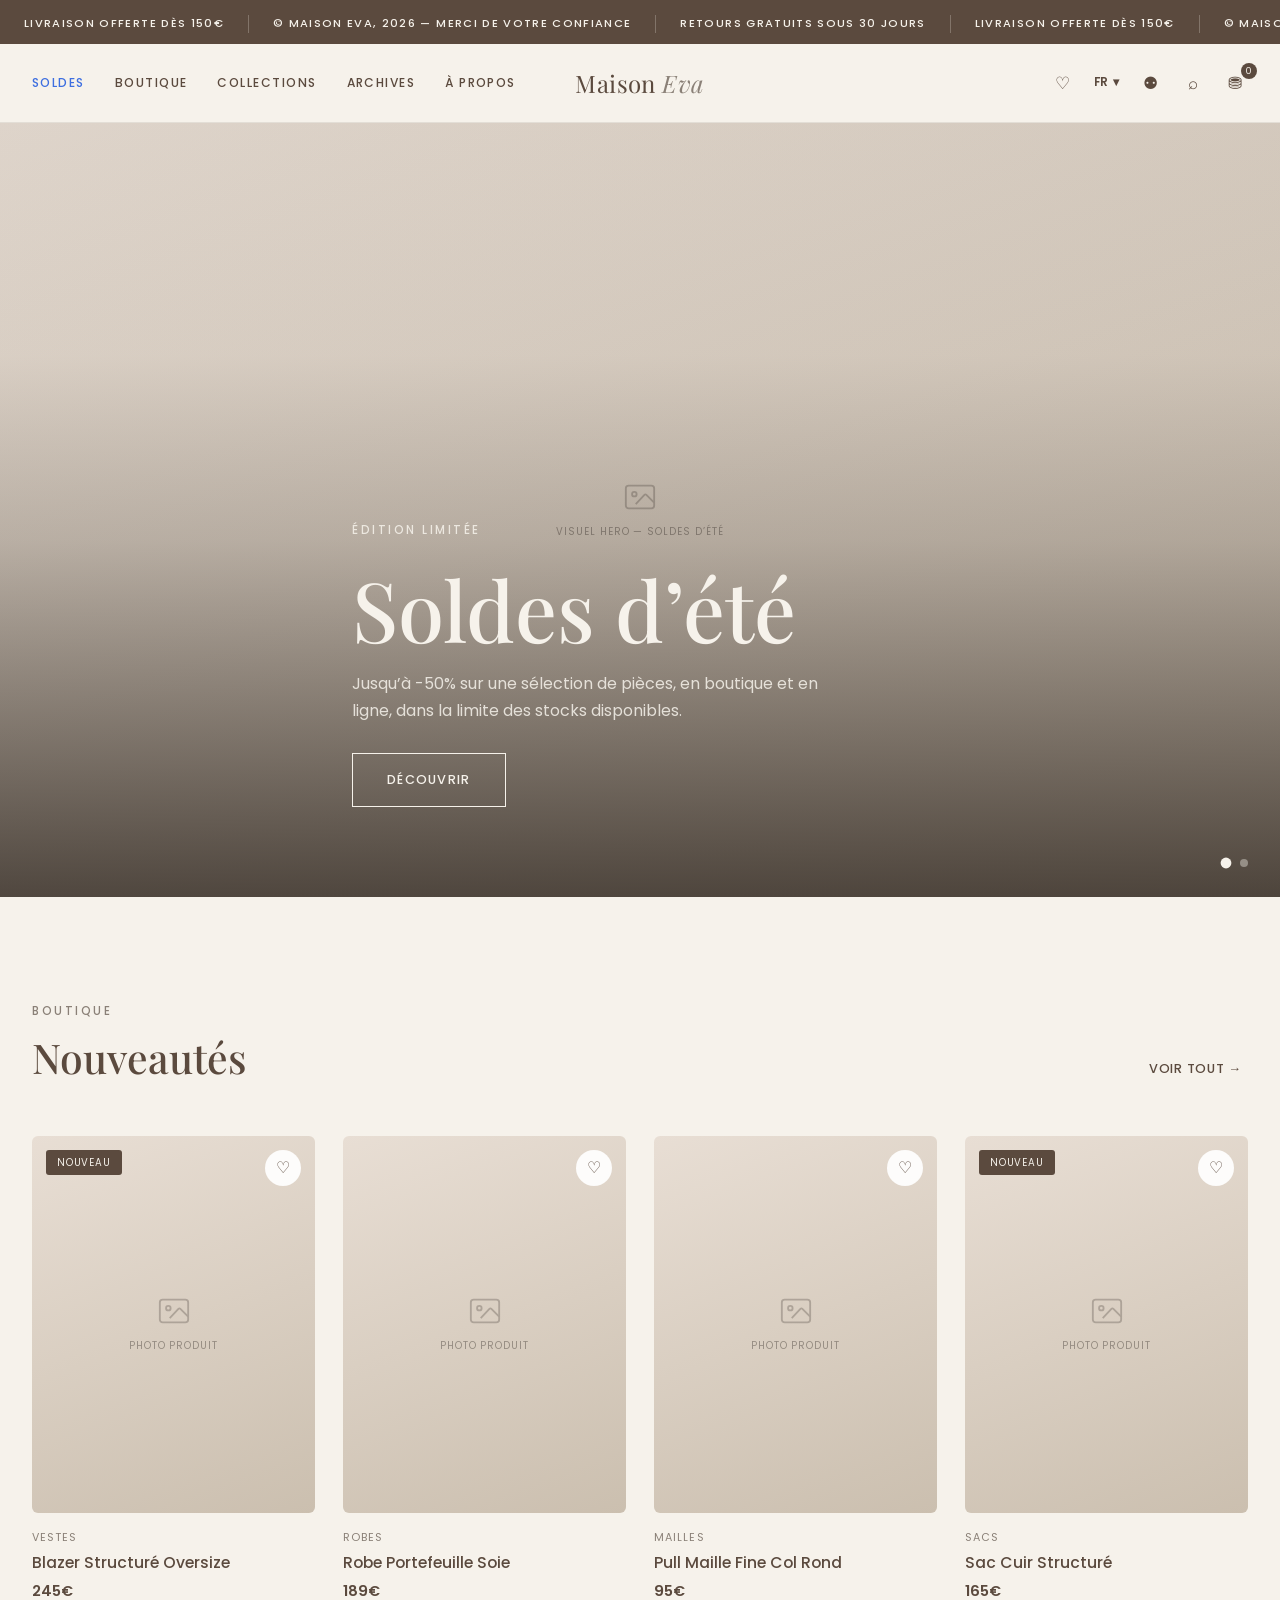
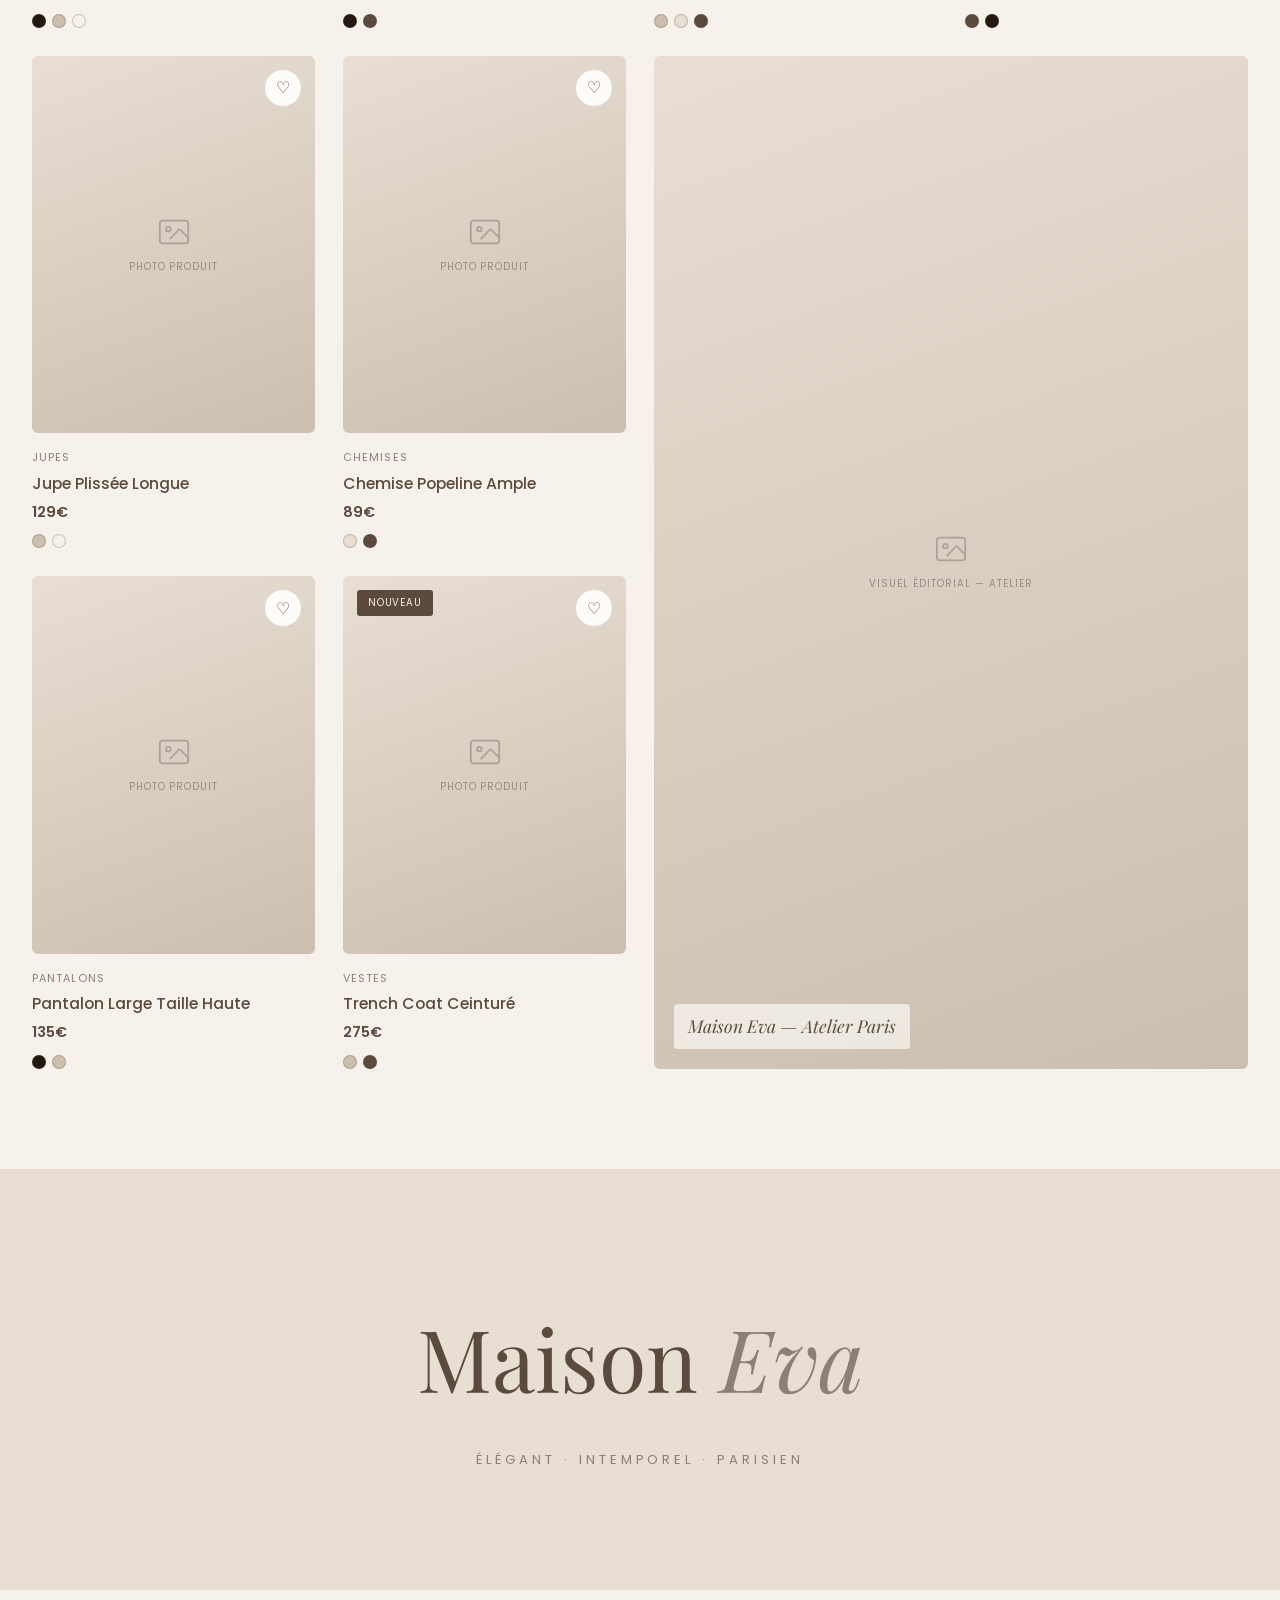
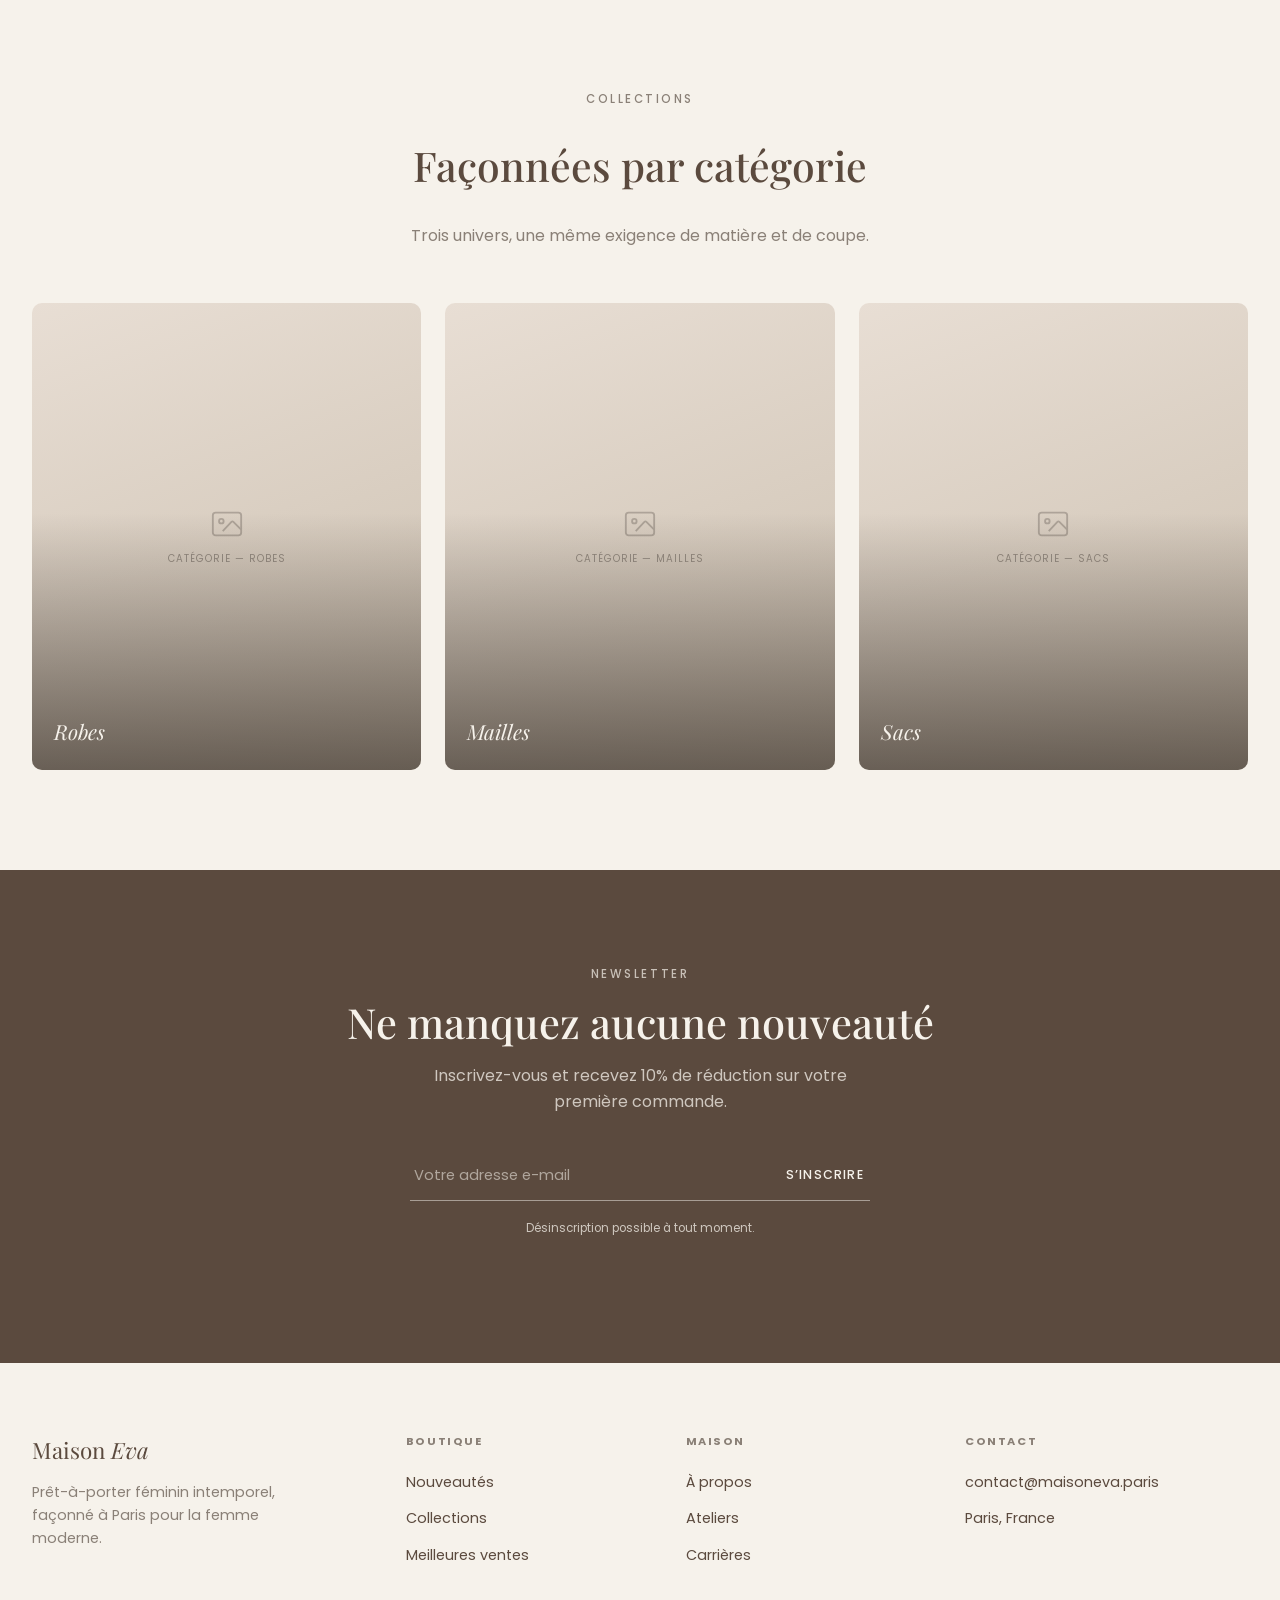
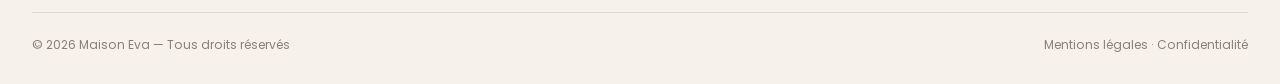
==== commit 1cf5be42: "Rebuild homepage matching EME Studios reference (Maison Eva v4) Full structural rebuild per the user" ====
--- a/index.html
+++ b/index.html
@@ -14,51 +14,122 @@
 </head>
 <body>
 
+  <div class="marquee">
+    <div class="marquee-track">
+      <span>Livraison Offerte Dès 150€</span>
+      <span>© Maison Eva, 2026 — Merci de votre confiance</span>
+      <span>Retours Gratuits Sous 30 Jours</span>
+      <span>Livraison Offerte Dès 150€</span>
+      <span>© Maison Eva, 2026 — Merci de votre confiance</span>
+      <span>Retours Gratuits Sous 30 Jours</span>
+    </div>
+  </div>
+
   <header class="site-header">
     <div class="container header-inner">
+      <nav class="main-nav">
+        <a href="#top" class="nav-highlight">Soldes</a>
+
+        <div class="nav-item">
+          <button class="nav-trigger" aria-haspopup="true" aria-expanded="false">Boutique</button>
+          <div class="mega-panel">
+            <div class="mega-grid">
+              <div class="mega-col">
+                <h4>À la une</h4>
+                <ul>
+                  <li><a href="#nouveautes" class="strong">Meilleures ventes</a></li>
+                  <li><a href="#nouveautes" class="strong">Nouveautés</a></li>
+                  <li><a href="#nouveautes">Retour en stock</a></li>
+                  <li><a href="#collections">Femme</a></li>
+                </ul>
+              </div>
+              <div class="mega-col">
+                <h4>Femme</h4>
+                <ul>
+                  <li><a href="#">Meilleures ventes</a></li>
+                  <li><a href="#">Nouveautés <span class="mega-tag">NEW</span></a></li>
+                  <li><a href="#">Tout voir</a></li>
+                  <li><a href="#">Mailles <span class="mega-tag">NEW</span></a></li>
+                  <li><a href="#">Hauts <span class="mega-tag">NEW</span></a></li>
+                  <li><a href="#">Jupes et robes <span class="mega-tag">NEW</span></a></li>
+                  <li><a href="#">Pantalons</a></li>
+                  <li><a href="#">Sweats</a></li>
+                  <li><a href="#">Chemises</a></li>
+                  <li><a href="#">Vestes</a></li>
+                  <li><a href="#">Accessoires <span class="mega-tag">NEW</span></a></li>
+                </ul>
+              </div>
+              <div class="mega-col">
+                <h4>Homme</h4>
+                <ul>
+                  <li><a href="#">Meilleures ventes</a></li>
+                  <li><a href="#">Nouveautés <span class="mega-tag">NEW</span></a></li>
+                  <li><a href="#">Tout voir</a></li>
+                  <li><a href="#">Mailles <span class="mega-tag">NEW</span></a></li>
+                  <li><a href="#">T-shirts <span class="mega-tag">NEW</span></a></li>
+                  <li><a href="#">Pantalons <span class="mega-tag">NEW</span></a></li>
+                  <li><a href="#">Sweats <span class="mega-tag">NEW</span></a></li>
+                  <li><a href="#">Chemises</a></li>
+                  <li><a href="#">Shorts <span class="mega-tag">NEW</span></a></li>
+                  <li><a href="#">Polos</a></li>
+                  <li><a href="#">Vestes</a></li>
+                </ul>
+              </div>
+              <div class="mega-col">
+                <h4>Accessoires</h4>
+                <ul>
+                  <li><a href="#">Tout voir</a></li>
+                  <li><a href="#">Casquettes</a></li>
+                  <li><a href="#">Bijoux <span class="mega-tag">NEW</span></a></li>
+                  <li><a href="#">Sacs</a></li>
+                  <li><a href="#">Chaussures <span class="mega-tag">NEW</span></a></li>
+                  <li><a href="#">Ceintures</a></li>
+                </ul>
+              </div>
+            </div>
+          </div>
+        </div>
+
+        <a href="#collections">Collections</a>
+        <a href="#about">Archives</a>
+        <a href="#contact">À Propos</a>
+      </nav>
+
       <a href="#top" class="logo">Maison <em>Eva</em></a>
-      <nav class="main-nav">
-        <a href="#top">Accueil</a>
-        <a href="#nouveautes">Boutique</a>
-        <a href="#collections">Collections</a>
-        <a href="#about">À Propos</a>
-        <a href="#contact">Contact</a>
-      </nav>
+
       <div class="header-actions">
+        <button class="icon-btn" aria-label="Favoris">♡</button>
+        <div class="lang-switch">FR <span>▾</span></div>
+        <button class="icon-btn" aria-label="Compte">⚉</button>
         <button class="icon-btn" aria-label="Recherche">⌕</button>
-        <button class="icon-btn" aria-label="Compte">☺</button>
         <button class="icon-btn" aria-label="Panier">⛃<span class="cart-count">0</span></button>
         <button class="menu-toggle" aria-label="Menu">☰</button>
       </div>
     </div>
   </header>
 
-  <section class="hero" id="top">
-    <div class="container hero-inner">
-      <div class="hero-copy reveal">
-        <span class="eyebrow">Collection Permanente</span>
-        <h1 class="hero-title">Sublimez votre silhouette,<br>cultivez l&rsquo;<em>élégance</em>.</h1>
-        <p class="hero-sub">Découvrez des pièces intemporelles, pensées pour la femme moderne. Matières nobles, coupes justes, palette neutre.</p>
-        <div class="hero-cta">
-          <a href="#nouveautes" class="btn btn-fill">Découvrir</a>
-          <a href="#collections" class="btn btn-line">Voir la collection</a>
-        </div>
-      </div>
-      <div class="hero-visual reveal">
-        <div class="photo-tile hero-photo">
-          <img src="https://picsum.photos/seed/maisoneva-hero/900/1125" loading="lazy" alt="Femme portant un blazer Maison Eva">
-        </div>
-        <div class="trend-card">
-          <div class="photo-tile tc-photo">
-            <img src="https://picsum.photos/seed/maisoneva-trend/120/120" loading="lazy" alt="Sac cuir structuré">
-          </div>
-          <div>
-            <span class="tc-label">Tendance du moment</span>
-            <span class="tc-name">Sac Cuir Structuré</span>
-            <span class="tc-price">165€</span>
-          </div>
-        </div>
-      </div>
+  <section class="hero-carousel" id="top">
+    <div class="hero-slide active">
+      <div class="ph"><span class="ph-label">Visuel hero — Soldes d&rsquo;été</span></div>
+      <div class="hero-slide-inner container">
+        <span class="eyebrow on-dark">Édition Limitée</span>
+        <h1 class="hero-big">Soldes d&rsquo;été</h1>
+        <p>Jusqu&rsquo;à -50% sur une sélection de pièces, en boutique et en ligne, dans la limite des stocks disponibles.</p>
+        <a href="#nouveautes" class="btn btn-on-dark">Découvrir</a>
+      </div>
+    </div>
+    <div class="hero-slide">
+      <div class="ph"><span class="ph-label">Visuel hero — Nouvelle collection</span></div>
+      <div class="hero-slide-inner container">
+        <span class="eyebrow on-dark">Collection Permanente</span>
+        <h1 class="hero-big">L&rsquo;élégance s&rsquo;invite</h1>
+        <p>Découvrez des pièces intemporelles, pensées pour la femme moderne. Matières nobles, coupes justes.</p>
+        <a href="#collections" class="btn btn-on-dark">Voir la collection</a>
+      </div>
+    </div>
+    <div class="hero-dots">
+      <button class="hero-dot active" aria-label="Diapositive 1"></button>
+      <button class="hero-dot" aria-label="Diapositive 2"></button>
     </div>
   </section>
 
@@ -69,59 +140,157 @@
           <span class="eyebrow">Boutique</span>
           <h2>Nouveautés</h2>
         </div>
-        <a href="#nouveautes" class="link-arrow">Voir tout →</a>
+        <button class="link-arrow">Voir tout →</button>
       </div>
 
       <div class="product-grid reveal">
-        <div class="product-card">
-          <div class="product-media photo-tile">
+
+        <div class="product-card">
+          <div class="product-media">
             <span class="product-badge">Nouveau</span>
             <button class="wishlist-btn" aria-label="Ajouter aux favoris">♡</button>
-            <img src="https://picsum.photos/seed/maisoneva-p1/600/800" loading="lazy" alt="Blazer Oversize">
+            <div class="ph ph-front"><span class="ph-label">Photo produit</span></div>
+            <div class="ph ph-back"><span class="ph-label">Vue alternative</span></div>
           </div>
           <div class="product-info">
             <span class="p-cat">Vestes</span>
-            <h3>Blazer Oversize</h3>
+            <h3>Blazer Structuré Oversize</h3>
             <span class="p-price">245€</span>
-          </div>
-        </div>
-
-        <div class="product-card">
-          <div class="product-media photo-tile">
-            <button class="wishlist-btn" aria-label="Ajouter aux favoris">♡</button>
-            <img src="https://picsum.photos/seed/maisoneva-p2/600/800" loading="lazy" alt="Robe Portefeuille">
+            <div class="swatches">
+              <span class="swatch" style="background:#23180F"></span>
+              <span class="swatch" style="background:#CBBFAF"></span>
+              <span class="swatch" style="background:#F6F2EB"></span>
+            </div>
+          </div>
+        </div>
+
+        <div class="product-card">
+          <div class="product-media">
+            <button class="wishlist-btn" aria-label="Ajouter aux favoris">♡</button>
+            <div class="ph ph-front"><span class="ph-label">Photo produit</span></div>
+            <div class="ph ph-back"><span class="ph-label">Vue alternative</span></div>
           </div>
           <div class="product-info">
             <span class="p-cat">Robes</span>
-            <h3>Robe Portefeuille</h3>
+            <h3>Robe Portefeuille Soie</h3>
             <span class="p-price">189€</span>
-          </div>
-        </div>
-
-        <div class="product-card">
-          <div class="product-media photo-tile">
-            <button class="wishlist-btn" aria-label="Ajouter aux favoris">♡</button>
-            <img src="https://picsum.photos/seed/maisoneva-p3/600/800" loading="lazy" alt="Pull Maille Fine">
+            <div class="swatches">
+              <span class="swatch" style="background:#23180F"></span>
+              <span class="swatch" style="background:#5B4A3E"></span>
+            </div>
+          </div>
+        </div>
+
+        <div class="product-card">
+          <div class="product-media">
+            <button class="wishlist-btn" aria-label="Ajouter aux favoris">♡</button>
+            <div class="ph ph-front"><span class="ph-label">Photo produit</span></div>
+            <div class="ph ph-back"><span class="ph-label">Vue alternative</span></div>
           </div>
           <div class="product-info">
             <span class="p-cat">Mailles</span>
-            <h3>Pull Maille Fine</h3>
+            <h3>Pull Maille Fine Col Rond</h3>
             <span class="p-price">95€</span>
-          </div>
-        </div>
-
-        <div class="product-card">
-          <div class="product-media photo-tile">
+            <div class="swatches">
+              <span class="swatch" style="background:#CBBFAF"></span>
+              <span class="swatch" style="background:#E8DED4"></span>
+              <span class="swatch" style="background:#5B4A3E"></span>
+            </div>
+          </div>
+        </div>
+
+        <div class="product-card">
+          <div class="product-media">
             <span class="product-badge">Nouveau</span>
             <button class="wishlist-btn" aria-label="Ajouter aux favoris">♡</button>
-            <img src="https://picsum.photos/seed/maisoneva-p4/600/800" loading="lazy" alt="Sac Cuir Structuré">
+            <div class="ph ph-front"><span class="ph-label">Photo produit</span></div>
+            <div class="ph ph-back"><span class="ph-label">Vue alternative</span></div>
           </div>
           <div class="product-info">
             <span class="p-cat">Sacs</span>
             <h3>Sac Cuir Structuré</h3>
             <span class="p-price">165€</span>
-          </div>
-        </div>
+            <div class="swatches">
+              <span class="swatch" style="background:#5B4A3E"></span>
+              <span class="swatch" style="background:#23180F"></span>
+            </div>
+          </div>
+        </div>
+
+        <div class="product-card">
+          <div class="product-media">
+            <button class="wishlist-btn" aria-label="Ajouter aux favoris">♡</button>
+            <div class="ph ph-front"><span class="ph-label">Photo produit</span></div>
+            <div class="ph ph-back"><span class="ph-label">Vue alternative</span></div>
+          </div>
+          <div class="product-info">
+            <span class="p-cat">Jupes</span>
+            <h3>Jupe Plissée Longue</h3>
+            <span class="p-price">129€</span>
+            <div class="swatches">
+              <span class="swatch" style="background:#CBBFAF"></span>
+              <span class="swatch" style="background:#F6F2EB"></span>
+            </div>
+          </div>
+        </div>
+
+        <div class="product-card">
+          <div class="product-media">
+            <button class="wishlist-btn" aria-label="Ajouter aux favoris">♡</button>
+            <div class="ph ph-front"><span class="ph-label">Photo produit</span></div>
+            <div class="ph ph-back"><span class="ph-label">Vue alternative</span></div>
+          </div>
+          <div class="product-info">
+            <span class="p-cat">Chemises</span>
+            <h3>Chemise Popeline Ample</h3>
+            <span class="p-price">89€</span>
+            <div class="swatches">
+              <span class="swatch" style="background:#E8DED4"></span>
+              <span class="swatch" style="background:#5B4A3E"></span>
+            </div>
+          </div>
+        </div>
+
+        <div class="product-card editorial-insert">
+          <div class="ph"><span class="ph-label">Visuel éditorial — atelier</span></div>
+          <span class="editorial-insert-caption">Maison Eva — Atelier Paris</span>
+        </div>
+
+        <div class="product-card">
+          <div class="product-media">
+            <button class="wishlist-btn" aria-label="Ajouter aux favoris">♡</button>
+            <div class="ph ph-front"><span class="ph-label">Photo produit</span></div>
+            <div class="ph ph-back"><span class="ph-label">Vue alternative</span></div>
+          </div>
+          <div class="product-info">
+            <span class="p-cat">Pantalons</span>
+            <h3>Pantalon Large Taille Haute</h3>
+            <span class="p-price">135€</span>
+            <div class="swatches">
+              <span class="swatch" style="background:#23180F"></span>
+              <span class="swatch" style="background:#CBBFAF"></span>
+            </div>
+          </div>
+        </div>
+
+        <div class="product-card">
+          <div class="product-media">
+            <span class="product-badge">Nouveau</span>
+            <button class="wishlist-btn" aria-label="Ajouter aux favoris">♡</button>
+            <div class="ph ph-front"><span class="ph-label">Photo produit</span></div>
+            <div class="ph ph-back"><span class="ph-label">Vue alternative</span></div>
+          </div>
+          <div class="product-info">
+            <span class="p-cat">Vestes</span>
+            <h3>Trench Coat Ceinturé</h3>
+            <span class="p-price">275€</span>
+            <div class="swatches">
+              <span class="swatch" style="background:#CBBFAF"></span>
+              <span class="swatch" style="background:#5B4A3E"></span>
+            </div>
+          </div>
+        </div>
+
       </div>
     </div>
   </section>
@@ -140,24 +309,20 @@
       <div class="section-head center reveal">
         <span class="eyebrow">Collections</span>
         <h2>Façonnées par catégorie</h2>
-        <p>Quatre univers, une même exigence de matière et de coupe.</p>
+        <p>Trois univers, une même exigence de matière et de coupe.</p>
       </div>
       <div class="category-strip reveal">
-        <a href="#nouveautes" class="category-tile photo-tile">
-          <img src="https://picsum.photos/seed/maisoneva-cat1/500/550" loading="lazy" alt="Robes">
-          <span>Robes</span>
+        <a href="#nouveautes" class="category-tile">
+          <div class="ph"><span class="ph-label">Catégorie — Robes</span></div>
+          <span class="cat-name">Robes</span>
         </a>
-        <a href="#nouveautes" class="category-tile photo-tile">
-          <img src="https://picsum.photos/seed/maisoneva-cat2/500/550" loading="lazy" alt="Vestes">
-          <span>Vestes</span>
+        <a href="#nouveautes" class="category-tile">
+          <div class="ph"><span class="ph-label">Catégorie — Mailles</span></div>
+          <span class="cat-name">Mailles</span>
         </a>
-        <a href="#nouveautes" class="category-tile photo-tile">
-          <img src="https://picsum.photos/seed/maisoneva-cat3/500/550" loading="lazy" alt="Sacs">
-          <span>Sacs</span>
-        </a>
-        <a href="#nouveautes" class="category-tile photo-tile">
-          <img src="https://picsum.photos/seed/maisoneva-cat4/500/550" loading="lazy" alt="Chaussures">
-          <span>Chaussures</span>
+        <a href="#nouveautes" class="category-tile">
+          <div class="ph"><span class="ph-label">Catégorie — Sacs</span></div>
+          <span class="cat-name">Sacs</span>
         </a>
       </div>
     </div>
--- a/assets/css/style.css
+++ b/assets/css/style.css
@@ -5,11 +5,13 @@
 
 :root{
   --espresso: #5B4A3E;
+  --espresso-dk: #443729;
   --shadow:   #8A8077;
   --oat:      #CBBFAF;
   --ivory:    #E8DED4;
   --veil:     #F6F2EB;
   --white:    #FFFFFF;
+  --ink:      #23180F;
 
   --font-display: 'Playfair Display', Georgia, serif;
   --font-body:    'Poppins', 'Segoe UI', sans-serif;
@@ -38,7 +40,7 @@
 a{ color: inherit; text-decoration: none; }
 button{ font-family: inherit; }
 
-h1, h2, h3{
+h1, h2, h3, h4{
   font-family: var(--font-display);
   font-weight: 500;
   line-height: 1.15;
@@ -66,6 +68,7 @@
   color: var(--shadow);
   margin-bottom: 14px;
 }
+.eyebrow.on-dark{ color: rgba(246,242,235,.85); }
 
 /* ---------- Buttons ---------- */
 .btn{
@@ -86,13 +89,16 @@
 .btn:hover{ transform: translateY(-2px); }
 
 .btn-fill{ background: var(--espresso); color: var(--veil); }
-.btn-fill:hover{ background: #443729; }
+.btn-fill:hover{ background: var(--espresso-dk); }
 
 .btn-line{ background: transparent; color: var(--espresso); }
 .btn-line:hover{ background: var(--espresso); color: var(--veil); }
 
 .btn-light{ background: var(--veil); color: var(--espresso); border-color: var(--veil); }
 .btn-light:hover{ background: var(--white); }
+
+.btn-on-dark{ border-color: var(--veil); color: var(--veil); }
+.btn-on-dark:hover{ background: var(--veil); color: var(--espresso); }
 
 .link-arrow{
   font-size: .8rem;
@@ -106,24 +112,69 @@
   border-bottom: 1px solid transparent;
   padding-bottom: 3px;
   transition: border-color .25s ease, gap .25s ease;
+  background: none;
+  border-top: none; border-left: none; border-right: none;
+  cursor: pointer;
 }
 .link-arrow:hover{ border-color: var(--espresso); gap: 12px; }
 
-/* ---------- Photo tile (real photo + graceful fallback) ---------- */
-.photo-tile{
+/* ---------- Placeholder photo tile ----------
+   Deliberately presented AS a placeholder (icon + label), not a fake
+   photo — swap the .ph divs for real <img> tags once real product
+   photography is available. */
+.ph{
   position: relative;
   overflow: hidden;
   background: linear-gradient(160deg, var(--ivory), var(--oat));
-}
-.photo-tile img{
-  position: absolute; inset: 0;
-  width: 100%; height: 100%;
-  object-fit: cover;
-  filter: sepia(.12) saturate(1.08) contrast(1.02);
-  transition: opacity .3s ease, transform .6s var(--ease);
-}
-.photo-tile img.img-broken{ opacity: 0; }
-.photo-tile:hover img{ transform: scale(1.045); }
+  display: flex;
+  flex-direction: column;
+  align-items: center;
+  justify-content: center;
+  gap: 10px;
+  text-align: center;
+}
+.ph::before{
+  content: "";
+  width: 34px; height: 34px;
+  background-image: url("data:image/svg+xml,%3Csvg xmlns='http://www.w3.org/2000/svg' viewBox='0 0 24 24' fill='none' stroke='%238A8077' stroke-width='1.3'%3E%3Crect x='2' y='4' width='20' height='16' rx='2'/%3E%3Ccircle cx='8' cy='10' r='1.6'/%3E%3Cpath d='M22 16l-5.5-5.5a1 1 0 0 0-1.4 0L9 17'/%3E%3C/svg%3E");
+  background-repeat: no-repeat;
+  background-position: center;
+  background-size: contain;
+  opacity: .55;
+}
+.ph-label{
+  font-size: .62rem;
+  letter-spacing: .1em;
+  text-transform: uppercase;
+  color: var(--shadow);
+  opacity: .85;
+  padding: 0 10px;
+}
+
+/* ---------- Marquee ---------- */
+.marquee{
+  background: var(--espresso);
+  color: var(--veil);
+  overflow: hidden;
+  white-space: nowrap;
+  padding: 9px 0;
+}
+.marquee-track{
+  display: inline-flex;
+  animation: scroll-left 26s linear infinite;
+}
+.marquee-track span{
+  font-size: .7rem;
+  font-weight: 500;
+  letter-spacing: .12em;
+  text-transform: uppercase;
+  padding: 0 24px;
+  border-right: 1px solid rgba(246,242,235,.25);
+}
+@keyframes scroll-left{
+  from{ transform: translateX(0); }
+  to{ transform: translateX(-50%); }
+}
 
 /* ---------- Header ---------- */
 .site-header{
@@ -133,38 +184,45 @@
   /* Solid background, not translucent + backdrop-filter: a filter/
      backdrop-filter on this element would become the containing block
      for the mobile nav's position:fixed panel below, collapsing it to
-     the header's own height instead of the full viewport. */
+     the header's own height instead of the full viewport. The frosted
+     look lives on .mega-panel instead, which has no such descendant. */
   background: var(--veil);
   border-bottom: 1px solid rgba(91,74,62,.12);
 }
 .header-inner{
-  display: flex;
-  align-items: center;
-  justify-content: space-between;
-  padding: 22px 32px;
+  display: grid;
+  grid-template-columns: 1fr auto 1fr;
+  align-items: center;
+  gap: 20px;
+  padding: 20px 32px;
 }
 .logo{
   font-family: var(--font-display);
   font-size: 1.5rem;
   letter-spacing: .02em;
+  justify-self: center;
 }
 .logo em{ font-style: italic; color: var(--shadow); }
 
 .main-nav{
   display: flex;
   align-items: center;
-  gap: 34px;
-}
-.main-nav a{
+  gap: 30px;
+}
+.main-nav > a, .nav-trigger{
   font-size: .76rem;
   font-weight: 500;
   letter-spacing: .12em;
   text-transform: uppercase;
   color: var(--espresso);
   position: relative;
-  padding-bottom: 4px;
-}
-.main-nav a::after{
+  padding: 4px 0;
+  background: none;
+  border: none;
+  cursor: pointer;
+  font-family: var(--font-body);
+}
+.main-nav > a::after, .nav-trigger::after{
   content: "";
   position: absolute;
   left: 0; right: 100%; bottom: 0;
@@ -172,12 +230,83 @@
   background: var(--espresso);
   transition: right .3s var(--ease);
 }
-.main-nav a:hover::after{ right: 0; }
+.main-nav > a:hover::after, .nav-item:hover .nav-trigger::after{ right: 0; }
+.main-nav .nav-highlight{ color: #3E6FE0; }
+.main-nav .nav-highlight::after{ background: #3E6FE0; }
+
+/* No position:relative here on purpose: .mega-panel needs its
+   containing block to be .site-header (full width), not this narrow
+   flex item — .site-header's position:sticky already provides that. */
+.nav-item{ display: flex; align-items: center; }
+
+/* ---------- Mega-menu ---------- */
+.mega-panel{
+  position: absolute;
+  top: 100%;
+  left: 0; right: 0;
+  background: rgba(246,242,235,.88);
+  backdrop-filter: blur(16px);
+  -webkit-backdrop-filter: blur(16px);
+  border-top: 1px solid rgba(91,74,62,.12);
+  border-bottom: 1px solid rgba(91,74,62,.12);
+  box-shadow: 0 30px 60px -24px rgba(35,27,21,.3);
+  padding: 44px 0;
+  opacity: 0;
+  visibility: hidden;
+  transform: translateY(-8px);
+  transition: opacity .25s ease, transform .25s ease, visibility .25s;
+  z-index: 60;
+}
+.nav-item:hover .mega-panel,
+.nav-item:focus-within .mega-panel,
+.nav-item.open .mega-panel{
+  opacity: 1;
+  visibility: visible;
+  transform: translateY(0);
+}
+.mega-grid{
+  display: grid;
+  grid-template-columns: .8fr 1fr 1fr 1fr;
+  gap: 40px;
+  max-width: 1280px;
+  margin: 0 auto;
+  padding: 0 32px;
+}
+.mega-col h4{
+  font-family: var(--font-body);
+  font-size: .68rem;
+  letter-spacing: .12em;
+  text-transform: uppercase;
+  color: var(--espresso);
+  margin-bottom: 16px;
+  font-weight: 600;
+}
+.mega-col ul{ list-style: none; margin: 0; padding: 0; display: flex; flex-direction: column; gap: 10px; }
+.mega-col a{
+  font-size: .86rem;
+  color: var(--shadow);
+  display: inline-flex;
+  align-items: center;
+  gap: 8px;
+  transition: color .2s ease;
+}
+.mega-col a:hover{ color: var(--espresso); }
+.mega-col a.strong{ color: var(--espresso); font-weight: 600; }
+.mega-tag{
+  font-size: .54rem;
+  letter-spacing: .04em;
+  background: var(--espresso);
+  color: var(--veil);
+  padding: 1px 6px;
+  border-radius: 3px;
+  font-weight: 600;
+}
 
 .header-actions{
   display: flex;
   align-items: center;
-  gap: 20px;
+  gap: 18px;
+  justify-self: end;
 }
 .icon-btn{
   background: none;
@@ -186,6 +315,16 @@
   cursor: pointer;
   color: var(--espresso);
   position: relative;
+}
+.lang-switch{
+  display: flex;
+  align-items: center;
+  gap: 4px;
+  font-size: .74rem;
+  font-weight: 600;
+  letter-spacing: .04em;
+  cursor: pointer;
+  color: var(--espresso);
 }
 .cart-count{
   position: absolute;
@@ -208,77 +347,68 @@
   cursor: pointer;
 }
 
-/* ---------- Hero ---------- */
-.hero{
-  padding: 70px 0 110px;
-}
-.hero-inner{
-  display: grid;
-  grid-template-columns: .95fr 1.15fr;
-  gap: 60px;
-  align-items: center;
-}
-.hero-title{
-  font-size: clamp(2.6rem, 4.4vw, 3.8rem);
-  letter-spacing: -.01em;
-}
-.hero-sub{
-  font-size: 1.02rem;
-  color: var(--shadow);
-  max-width: 420px;
-  margin: 24px 0 36px;
+/* ---------- Hero carousel ---------- */
+.hero-carousel{
+  position: relative;
+  height: 86vh;
+  min-height: 560px;
+  max-height: 880px;
+  overflow: hidden;
+}
+.hero-slide{
+  position: absolute;
+  inset: 0;
+  display: flex;
+  align-items: flex-end;
+  opacity: 0;
+  visibility: hidden;
+  transition: opacity .9s var(--ease), visibility .9s;
+}
+.hero-slide.active{ opacity: 1; visibility: visible; z-index: 1; }
+.hero-slide .ph{ position: absolute; inset: 0; border-radius: 0; }
+.hero-slide::after{
+  content: "";
+  position: absolute; inset: 0;
+  background: linear-gradient(0deg, rgba(35,27,21,.75) 0%, rgba(35,27,21,.2) 46%, rgba(35,27,21,.05) 70%);
+  z-index: 1;
+}
+.hero-slide-inner{
+  position: relative;
+  z-index: 2;
+  padding-bottom: 90px;
+  max-width: 640px;
+}
+.hero-big{
+  font-family: var(--font-display);
+  font-size: clamp(2.6rem, 6.6vw, 5.2rem);
+  color: var(--veil);
+  line-height: 1;
+  margin: 14px 0 20px;
+}
+.hero-slide p{
+  color: rgba(246,242,235,.85);
+  font-size: 1rem;
+  max-width: 480px;
+  margin-bottom: 28px;
   line-height: 1.7;
 }
-.hero-cta{
-  display: flex;
-  gap: 16px;
-  flex-wrap: wrap;
-}
-
-.hero-visual{
-  position: relative;
-}
-.hero-photo{
-  aspect-ratio: 4 / 5;
-  border-radius: var(--radius-lg);
-  box-shadow: var(--shadow-soft);
-}
-.trend-card{
+.hero-dots{
   position: absolute;
-  right: -24px;
-  bottom: 34px;
-  background: var(--white);
-  padding: 16px 20px;
-  border-radius: var(--radius);
-  box-shadow: var(--shadow-soft);
-  display: flex;
-  align-items: center;
-  gap: 14px;
-  width: 250px;
-}
-.trend-card .tc-photo{
-  width: 56px; height: 56px;
-  border-radius: 4px;
-  flex-shrink: 0;
-}
-.trend-card .tc-label{
-  font-size: .64rem;
-  letter-spacing: .1em;
-  text-transform: uppercase;
-  color: var(--shadow);
-  display: block;
-  margin-bottom: 3px;
-}
-.trend-card .tc-name{
-  font-family: var(--font-display);
-  font-size: .95rem;
-  display: block;
-  margin-bottom: 2px;
-}
-.trend-card .tc-price{
-  font-size: .85rem;
-  font-weight: 600;
-}
+  bottom: 30px; right: 32px;
+  z-index: 3;
+  display: flex;
+  gap: 10px;
+}
+.hero-dot{
+  width: 8px; height: 8px;
+  border-radius: 50%;
+  background: rgba(246,242,235,.4);
+  border: none;
+  cursor: pointer;
+  padding: 0;
+  transition: background .3s ease, transform .3s ease;
+}
+.hero-dot.active{ background: var(--veil); transform: scale(1.35); }
 
 /* ---------- Section shell ---------- */
 .section{ padding: 100px 0; }
@@ -308,16 +438,42 @@
 .product-grid{
   display: grid;
   grid-template-columns: repeat(4, 1fr);
-  gap: 30px;
-}
-.product-card{
-  position: relative;
-}
+  grid-auto-flow: row dense;
+  gap: 28px;
+}
+.product-card{ position: relative; }
+.product-card.editorial-insert{
+  grid-column: span 2;
+  grid-row: span 2;
+  position: relative;
+  border-radius: var(--radius);
+  overflow: hidden;
+}
+.product-card.editorial-insert .ph{ position: absolute; inset: 0; }
+.editorial-insert-caption{
+  position: absolute;
+  left: 20px; bottom: 20px;
+  z-index: 2;
+  color: var(--espresso);
+  font-family: var(--font-display);
+  font-style: italic;
+  font-size: 1.1rem;
+  background: rgba(246,242,235,.82);
+  padding: 8px 14px;
+  border-radius: 4px;
+}
+
 .product-media{
+  position: relative;
   aspect-ratio: 3 / 4;
   border-radius: var(--radius);
-  margin-bottom: 18px;
-}
+  overflow: hidden;
+  margin-bottom: 16px;
+}
+.product-media .ph{ position: absolute; inset: 0; transition: opacity .35s ease; }
+.product-media .ph-back{ opacity: 0; }
+.product-card:hover .ph-back{ opacity: 1; }
+
 .wishlist-btn{
   position: absolute;
   top: 14px; right: 14px;
@@ -329,7 +485,7 @@
   font-size: 1rem;
   color: var(--espresso);
   cursor: pointer;
-  z-index: 2;
+  z-index: 3;
   transition: transform .25s var(--ease), background .25s ease;
 }
 .wishlist-btn:hover{ transform: scale(1.08); }
@@ -338,7 +494,7 @@
 .product-badge{
   position: absolute;
   top: 14px; left: 14px;
-  z-index: 2;
+  z-index: 3;
   background: var(--espresso);
   color: var(--veil);
   font-size: .62rem;
@@ -366,6 +522,12 @@
   font-size: .92rem;
   font-weight: 600;
 }
+.swatches{ display: flex; gap: 6px; margin-top: 10px; }
+.swatch{
+  width: 14px; height: 14px;
+  border-radius: 50%;
+  border: 1px solid rgba(91,74,62,.28);
+}
 
 /* ---------- Editorial band ---------- */
 .editorial{
@@ -388,30 +550,31 @@
 /* ---------- Category strip ---------- */
 .category-strip{
   display: grid;
-  grid-template-columns: repeat(4, 1fr);
+  grid-template-columns: repeat(3, 1fr);
   gap: 24px;
 }
 .category-tile{
   position: relative;
-  aspect-ratio: 1 / 1.05;
+  aspect-ratio: 3 / 3.6;
   border-radius: var(--radius-lg);
   overflow: hidden;
   display: flex;
   align-items: flex-end;
   padding: 22px;
 }
+.category-tile .ph{ position: absolute; inset: 0; border-radius: 0; }
 .category-tile::after{
   content: "";
   position: absolute; inset: 0;
-  background: linear-gradient(180deg, rgba(91,74,62,0) 45%, rgba(45,35,28,.55) 100%);
+  background: linear-gradient(180deg, rgba(35,27,21,0) 45%, rgba(35,27,21,.6) 100%);
   z-index: 1;
 }
-.category-tile span{
+.category-tile span.cat-name{
   position: relative;
   z-index: 2;
   color: var(--veil);
   font-family: var(--font-display);
-  font-size: 1.2rem;
+  font-size: 1.3rem;
   font-style: italic;
 }
 
@@ -500,33 +663,70 @@
 
 /* ---------- Responsive ---------- */
 @media (max-width: 980px){
-  .hero-inner{ grid-template-columns: 1fr; }
-  .trend-card{ right: 14px; }
+  .mega-grid{ grid-template-columns: 1fr 1fr; }
   .product-grid{ grid-template-columns: repeat(2, 1fr); }
+  .product-card.editorial-insert{ grid-column: span 2; grid-row: span 1; aspect-ratio: 16/9; }
   .category-strip{ grid-template-columns: repeat(2, 1fr); }
   .footer-grid{ grid-template-columns: 1fr 1fr; }
 }
 
 @media (max-width: 720px){
+  .header-inner{ grid-template-columns: auto 1fr auto; padding: 16px 20px; }
+  .logo{ font-size: 1.25rem; }
+  .header-actions{ gap: 12px; }
+  .header-actions .icon-btn:not(.menu-toggle), .lang-switch{ display: none; }
+
   .main-nav{
     position: fixed;
     inset: 0;
-    top: 73px;
+    top: 0;
     background: var(--veil);
     flex-direction: column;
-    align-items: center;
-    justify-content: center;
-    gap: 26px;
+    align-items: stretch;
+    justify-content: flex-start;
+    gap: 4px;
+    padding: 90px 28px 28px;
     display: none;
     z-index: 90;
+    overflow-y: auto;
   }
   .main-nav.open{ display: flex; }
-  .main-nav a{ font-size: 1rem; }
-  .menu-toggle{ display: block; }
-  .header-inner{ padding: 18px 22px; }
-  .hero{ padding: 40px 0 70px; }
-  .trend-card{ position: static; width: 100%; margin-top: 16px; }
+  .main-nav > a{ font-size: 1.1rem; padding: 14px 0; text-align: center; }
+  .nav-item{ display: block; }
+  .nav-trigger{
+    display: block;
+    width: 100%;
+    font-size: 1.1rem;
+    padding: 14px 0;
+    text-align: center;
+    text-transform: none;
+    letter-spacing: normal;
+  }
+  .nav-trigger::after{ display: none; }
+  .menu-toggle{ display: block; position: relative; z-index: 91; }
+
+  /* On mobile the mega-panel becomes an inline accordion (toggled by
+     the same .nav-item.open class as the hover state on desktop)
+     instead of a floating frosted overlay — no room for 4 columns on
+     a small screen. */
+  .mega-panel{
+    display: none;
+    position: static;
+    opacity: 1; visibility: visible; transform: none;
+    background: transparent;
+    backdrop-filter: none;
+    -webkit-backdrop-filter: none;
+    border: none;
+    box-shadow: none;
+    padding: 6px 0 10px;
+  }
+  .nav-item.open .mega-panel{ display: block; }
+  .mega-grid{ grid-template-columns: 1fr; gap: 26px; padding: 0; text-align: center; }
+  .mega-col ul{ align-items: center; }
+
+  .hero-carousel{ height: 72vh; min-height: 460px; }
   .product-grid{ grid-template-columns: 1fr 1fr; gap: 18px; }
+  .product-card.editorial-insert{ grid-column: span 2; aspect-ratio: 4/3; }
   .category-strip{ grid-template-columns: 1fr; }
   .newsletter-form{ flex-direction: column; border: none; gap: 12px; }
   .newsletter-form input{ border: 1.5px solid rgba(246,242,235,.5); padding: 14px 16px; }
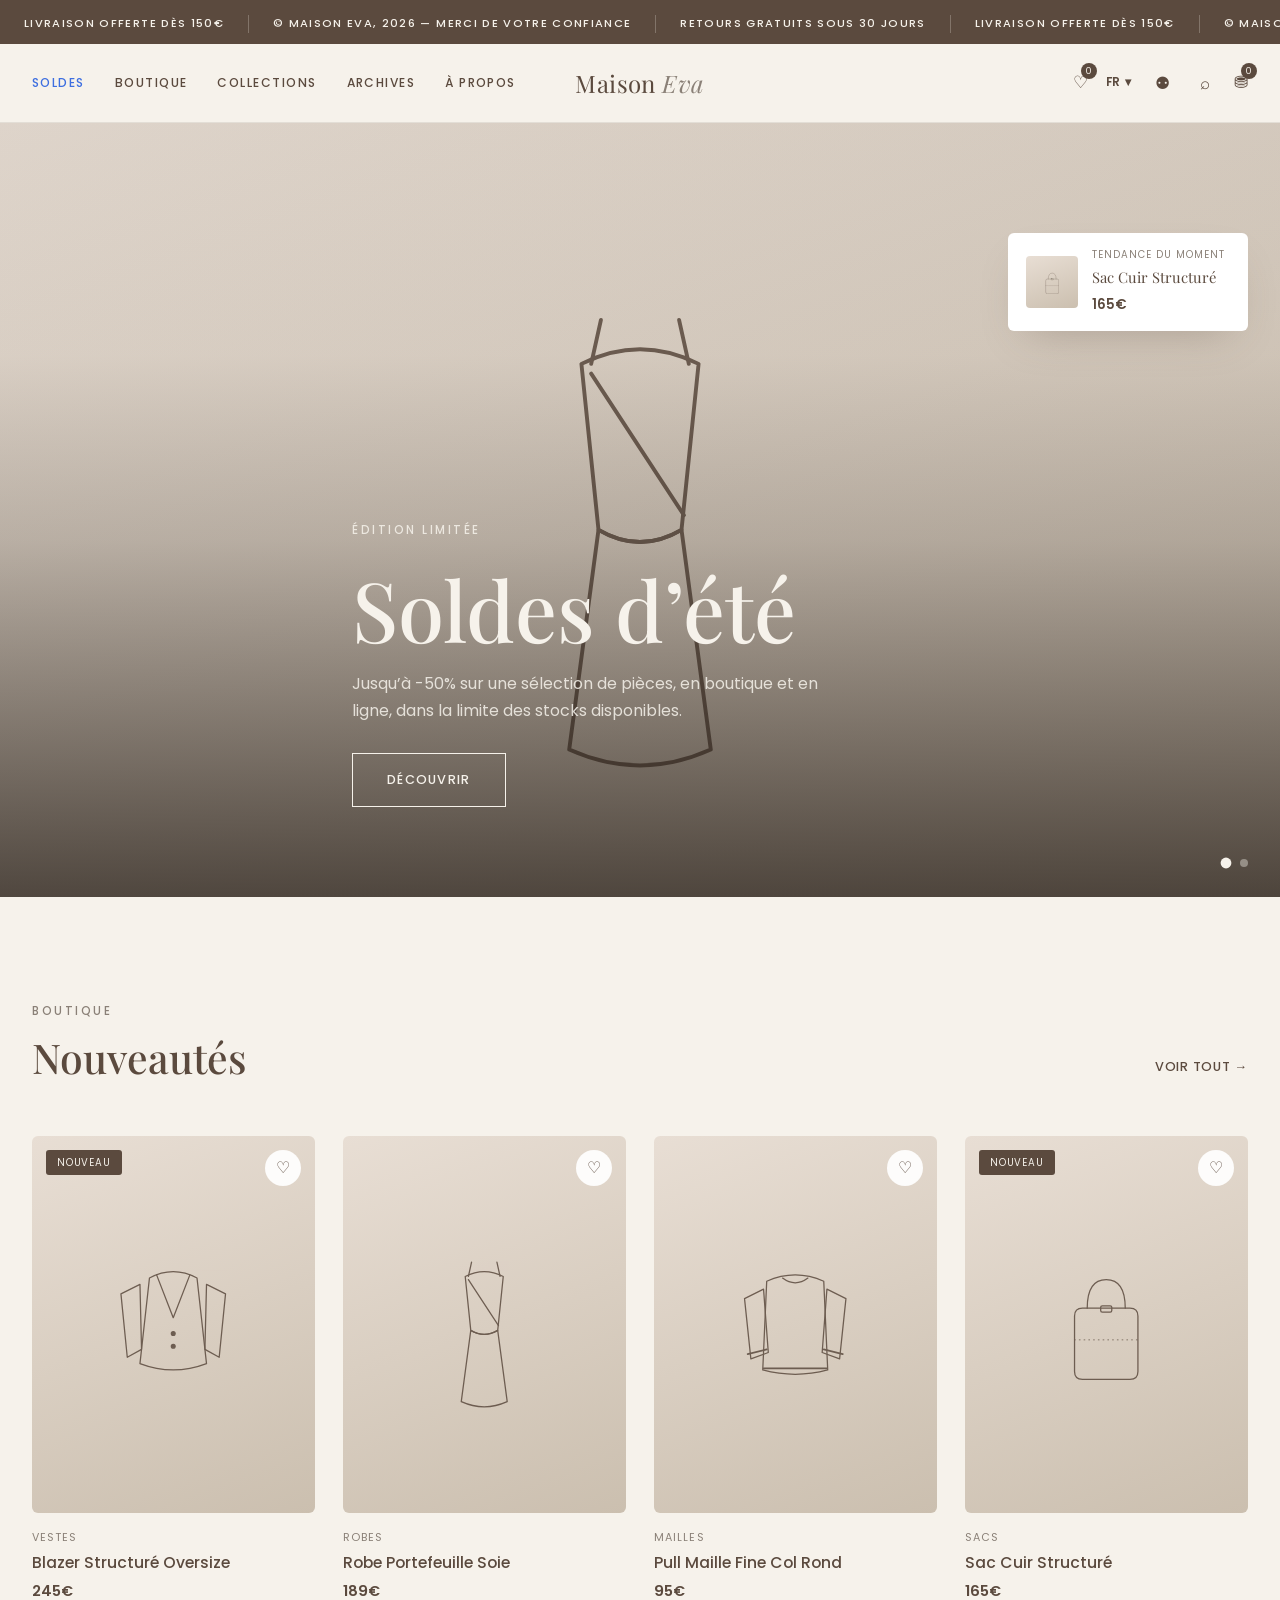
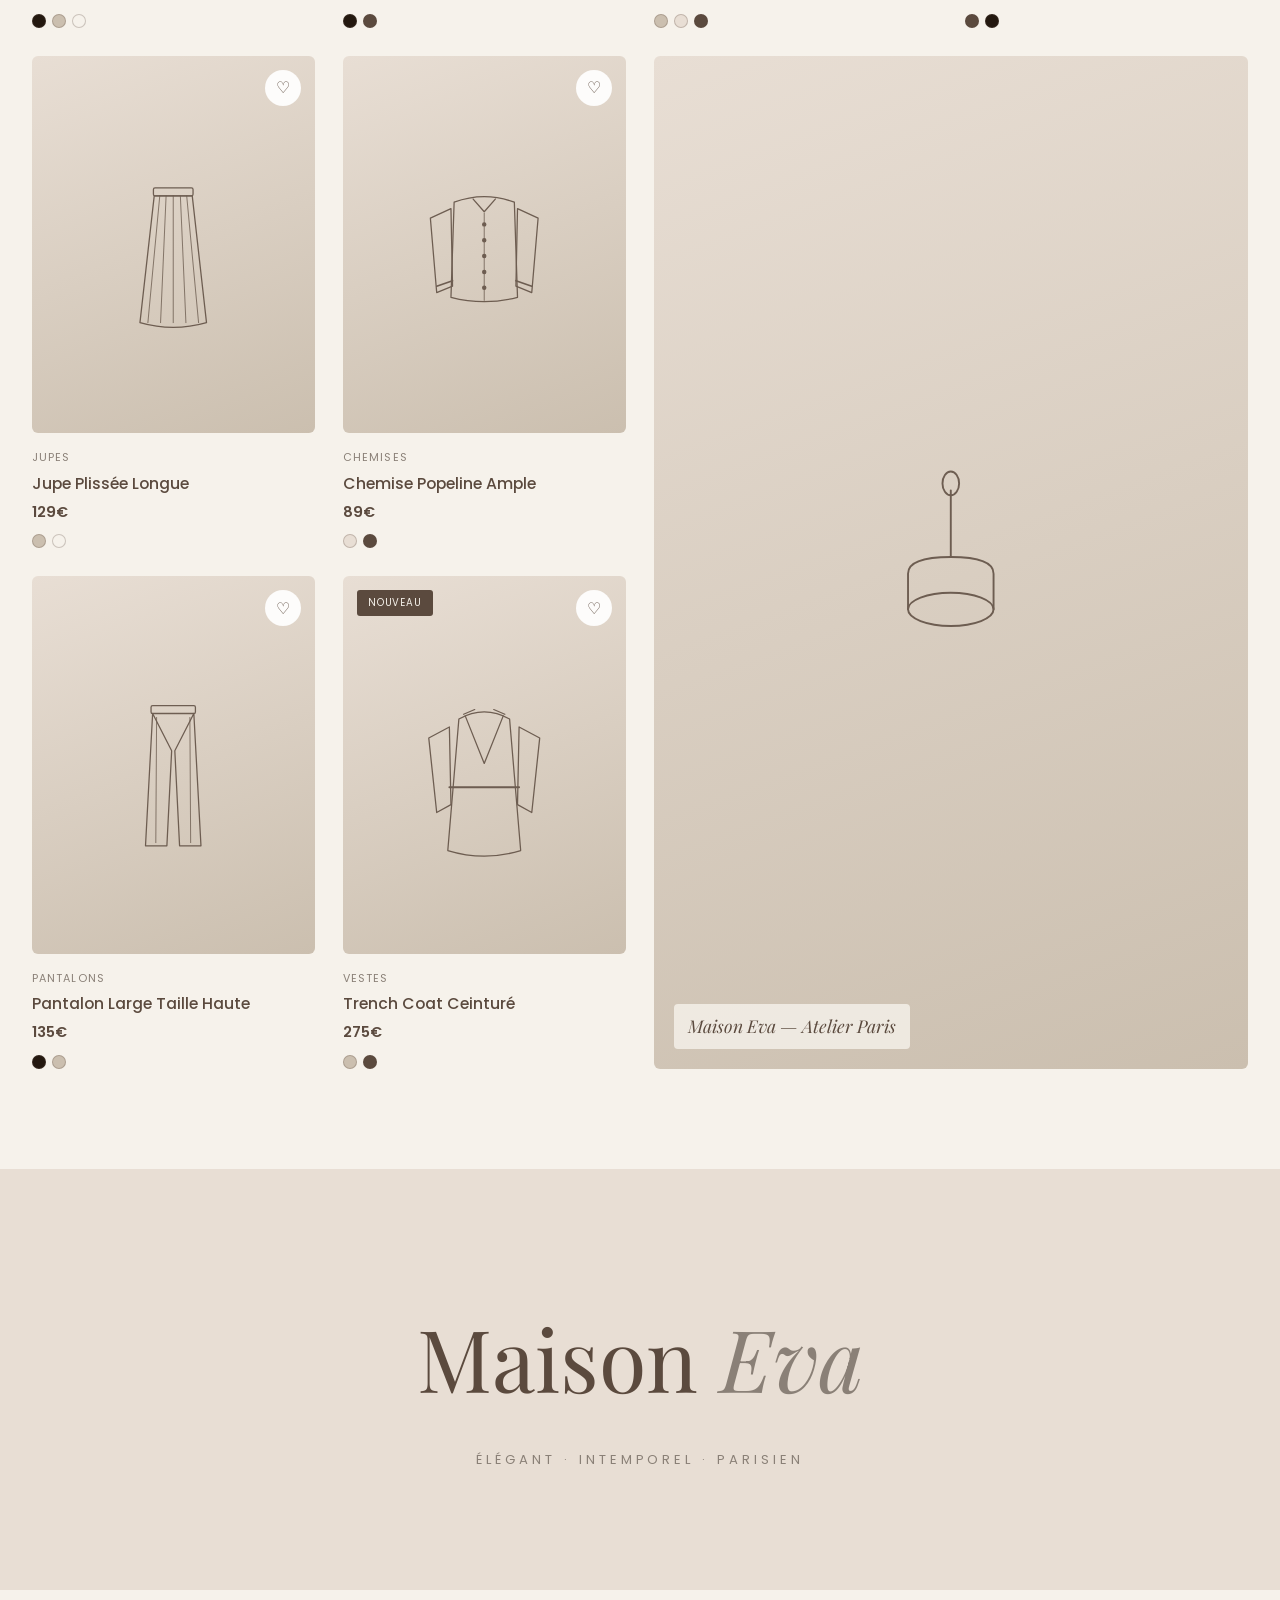
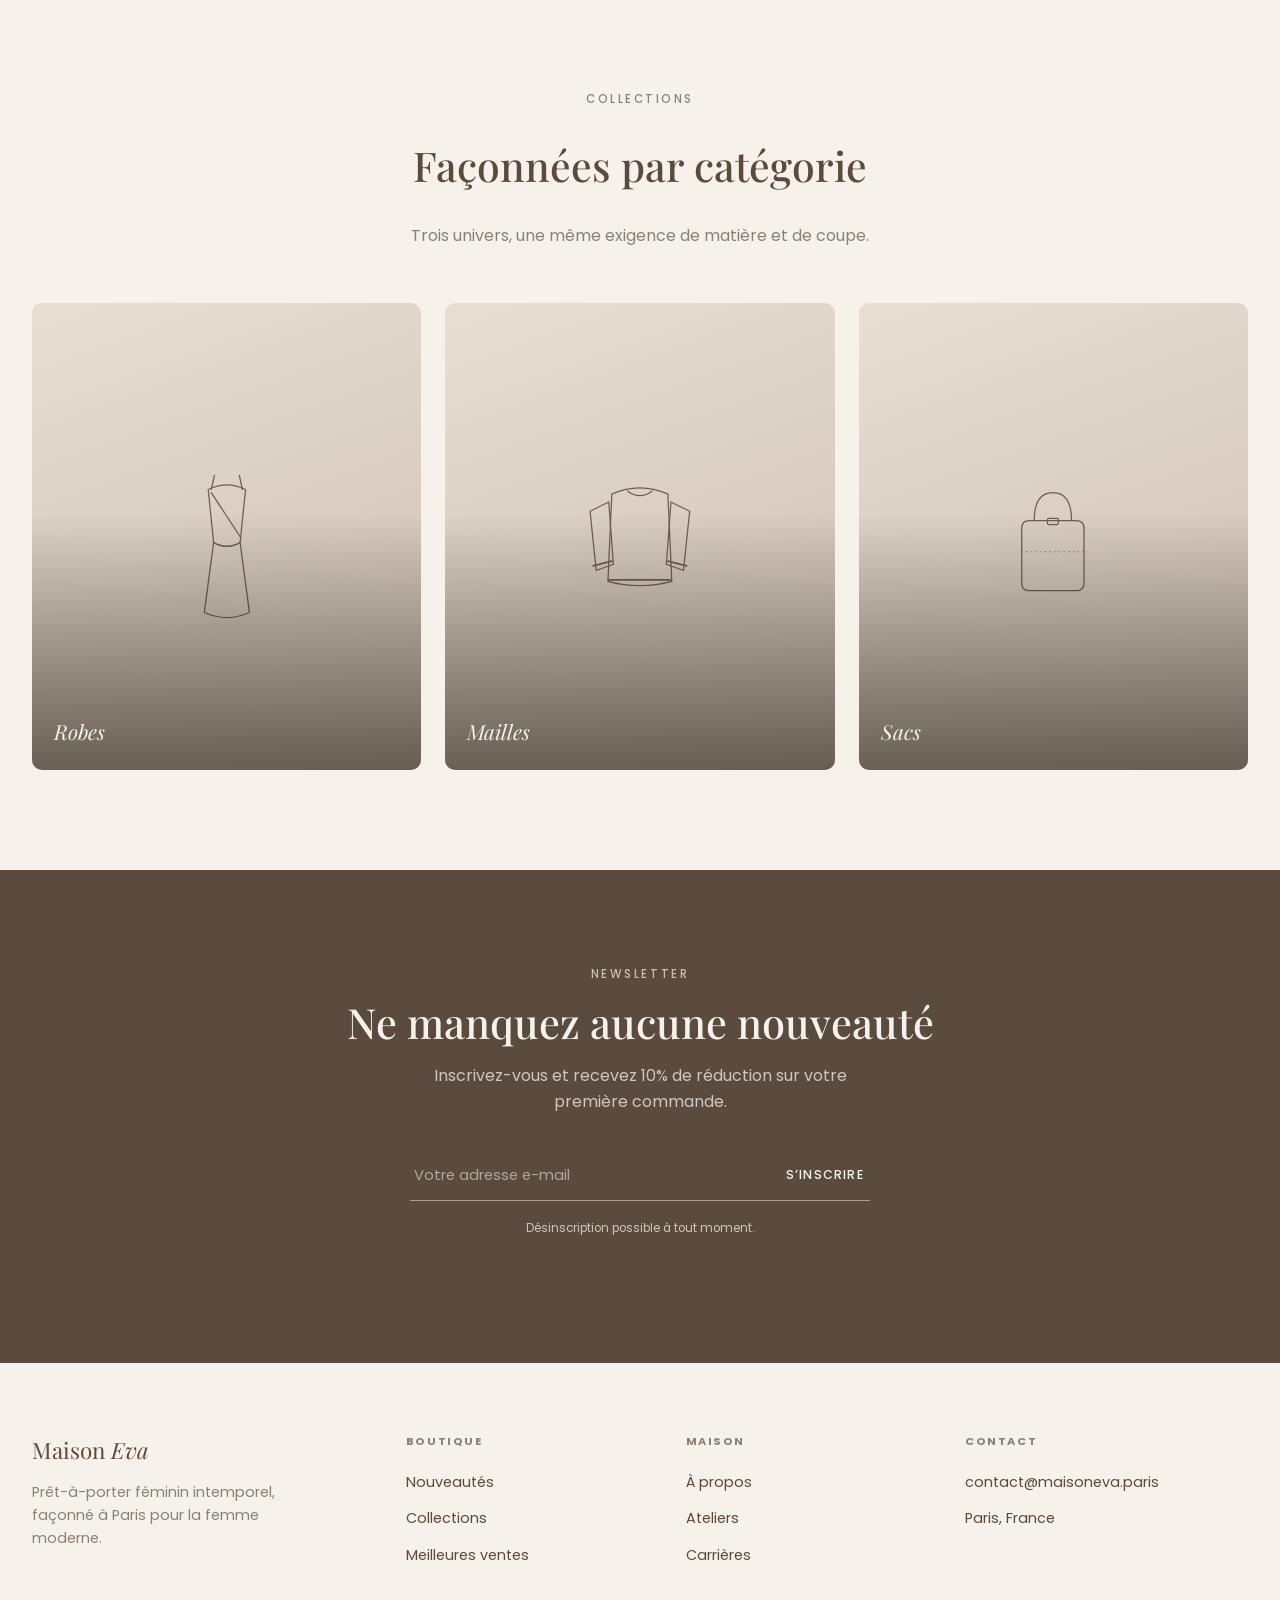
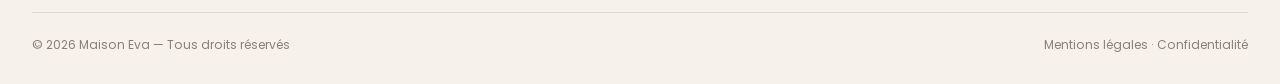
==== commit 0fae4a62: "Add working cart, checkout, wishlist page, and live search - New assets/js/store.js: CartStore + Wis" ====
--- a/index.html
+++ b/index.html
@@ -11,6 +11,8 @@
   <noscript><link href="https://fonts.googleapis.com/css2?family=Playfair+Display:ital,wght@0,400;0,500;0,600;1,400;1,500&family=Poppins:wght@300;400;500;600&display=swap" rel="stylesheet"></noscript>
   <link rel="stylesheet" href="assets/css/style.css">
   <link rel="icon" href="data:image/svg+xml,<svg xmlns=%22http://www.w3.org/2000/svg%22 viewBox=%220 0 100 100%22><rect width=%22100%22 height=%22100%22 fill=%22%23F6F2EB%22/><text x=%2250%22 y=%2270%22 font-size=%2260%22 fill=%22%235B4A3E%22 text-anchor=%22middle%22 font-family=%22Georgia%22 font-style=%22italic%22>E</text></svg>">
+  <script src="assets/js/products.js" defer></script>
+  <script src="assets/js/store.js" defer></script>
 </head>
 <body>
 
@@ -31,16 +33,16 @@
         <a href="#top" class="nav-highlight">Soldes</a>
 
         <div class="nav-item">
-          <button class="nav-trigger" aria-haspopup="true" aria-expanded="false">Boutique</button>
+          <a href="boutique.html" class="nav-trigger">Boutique</a>
           <div class="mega-panel">
             <div class="mega-grid">
               <div class="mega-col">
                 <h4>À la une</h4>
                 <ul>
-                  <li><a href="#nouveautes" class="strong">Meilleures ventes</a></li>
-                  <li><a href="#nouveautes" class="strong">Nouveautés</a></li>
-                  <li><a href="#nouveautes">Retour en stock</a></li>
-                  <li><a href="#collections">Femme</a></li>
+                  <li><a href="boutique.html" class="strong">Meilleures ventes</a></li>
+                  <li><a href="boutique.html" class="strong">Nouveautés</a></li>
+                  <li><a href="boutique.html?cat=Retour%20en%20stock">Retour en stock</a></li>
+                  <li><a href="boutique.html">Femme</a></li>
                 </ul>
               </div>
               <div class="mega-col">
@@ -91,18 +93,18 @@
         </div>
 
         <a href="#collections">Collections</a>
-        <a href="#about">Archives</a>
-        <a href="#contact">À Propos</a>
+        <a href="boutique.html">Archives</a>
+        <a href="#about">À Propos</a>
       </nav>
 
       <a href="#top" class="logo">Maison <em>Eva</em></a>
 
       <div class="header-actions">
-        <button class="icon-btn" aria-label="Favoris">♡</button>
+        <a href="favoris.html" class="icon-btn" aria-label="Favoris">♡<span class="wishlist-count">0</span></a>
         <div class="lang-switch">FR <span>▾</span></div>
-        <button class="icon-btn" aria-label="Compte">⚉</button>
-        <button class="icon-btn" aria-label="Recherche">⌕</button>
-        <button class="icon-btn" aria-label="Panier">⛃<span class="cart-count">0</span></button>
+        <button class="icon-btn account-btn" aria-label="Compte">⚉</button>
+        <button class="icon-btn search-trigger" aria-label="Recherche">⌕</button>
+        <a href="panier.html" class="icon-btn" aria-label="Panier">⛃<span class="cart-count">0</span></a>
         <button class="menu-toggle" aria-label="Menu">☰</button>
       </div>
     </div>
@@ -110,27 +112,35 @@
 
   <section class="hero-carousel" id="top">
     <div class="hero-slide active">
-      <div class="ph"><span class="ph-label">Visuel hero — Soldes d&rsquo;été</span></div>
+      <div class="ph ph-hero"><svg viewBox="0 0 200 260" xmlns="http://www.w3.org/2000/svg" fill="none" stroke="#5B4A3E" stroke-width="1.6" stroke-linejoin="round" stroke-linecap="round"><path d="M76,70 Q100,58 124,70 L117,138 Q100,148 83,138 Z"/><path d="M83,138 Q100,148 117,138 L129,228 Q100,241 71,228 Z"/><path d="M80,70 L84,52"/><path d="M120,70 L116,52"/><path d="M80,74 L118,132"/></svg></div>
       <div class="hero-slide-inner container">
         <span class="eyebrow on-dark">Édition Limitée</span>
         <h1 class="hero-big">Soldes d&rsquo;été</h1>
         <p>Jusqu&rsquo;à -50% sur une sélection de pièces, en boutique et en ligne, dans la limite des stocks disponibles.</p>
-        <a href="#nouveautes" class="btn btn-on-dark">Découvrir</a>
+        <a href="boutique.html" class="btn btn-on-dark">Découvrir</a>
       </div>
     </div>
     <div class="hero-slide">
-      <div class="ph"><span class="ph-label">Visuel hero — Nouvelle collection</span></div>
+      <div class="ph ph-hero"><svg viewBox="0 0 200 260" xmlns="http://www.w3.org/2000/svg" fill="none" stroke="#5B4A3E" stroke-width="1.6" stroke-linejoin="round" stroke-linecap="round"><path d="M70,72 Q100,56 130,72 L142,180 Q100,196 58,180 Z"/><path d="M58,80 L34,92 L42,172 L60,162 Z"/><path d="M142,80 L166,92 L158,172 L140,162 Z"/><path d="M79,68 L100,122 L121,68"/><circle cx="100" cy="142" r="2.4" fill="#5B4A3E"/><circle cx="100" cy="158" r="2.4" fill="#5B4A3E"/></svg></div>
       <div class="hero-slide-inner container">
         <span class="eyebrow on-dark">Collection Permanente</span>
         <h1 class="hero-big">L&rsquo;élégance s&rsquo;invite</h1>
         <p>Découvrez des pièces intemporelles, pensées pour la femme moderne. Matières nobles, coupes justes.</p>
-        <a href="#collections" class="btn btn-on-dark">Voir la collection</a>
+        <a href="boutique.html" class="btn btn-on-dark">Voir la collection</a>
       </div>
     </div>
     <div class="hero-dots">
       <button class="hero-dot active" aria-label="Diapositive 1"></button>
       <button class="hero-dot" aria-label="Diapositive 2"></button>
     </div>
+    <a href="produit.html?id=4" class="trend-card">
+      <div class="ph tc-photo"><svg viewBox="0 0 200 260" xmlns="http://www.w3.org/2000/svg" fill="none" stroke="#5B4A3E" stroke-width="1.6" stroke-linejoin="round" stroke-linecap="round"><path d="M60,120 Q60,110 70,110 L130,110 Q140,110 140,120 L140,190 Q140,200 130,200 L70,200 Q60,200 60,190 Z"/><path d="M76,110 Q76,74 100,74 Q124,74 124,110"/><rect x="93" y="107" width="14" height="8" rx="2"/><path d="M60,150 L140,150" stroke-dasharray="1,5" stroke-width="1"/></svg></div>
+      <div>
+        <span class="tc-label">Tendance du moment</span>
+        <span class="tc-name">Sac Cuir Structuré</span>
+        <span class="tc-price">165€</span>
+      </div>
+    </a>
   </section>
 
   <section class="section" id="nouveautes">
@@ -140,158 +150,10 @@
           <span class="eyebrow">Boutique</span>
           <h2>Nouveautés</h2>
         </div>
-        <button class="link-arrow">Voir tout →</button>
-      </div>
-
-      <div class="product-grid reveal">
-
-        <div class="product-card">
-          <div class="product-media">
-            <span class="product-badge">Nouveau</span>
-            <button class="wishlist-btn" aria-label="Ajouter aux favoris">♡</button>
-            <div class="ph ph-front"><span class="ph-label">Photo produit</span></div>
-            <div class="ph ph-back"><span class="ph-label">Vue alternative</span></div>
-          </div>
-          <div class="product-info">
-            <span class="p-cat">Vestes</span>
-            <h3>Blazer Structuré Oversize</h3>
-            <span class="p-price">245€</span>
-            <div class="swatches">
-              <span class="swatch" style="background:#23180F"></span>
-              <span class="swatch" style="background:#CBBFAF"></span>
-              <span class="swatch" style="background:#F6F2EB"></span>
-            </div>
-          </div>
-        </div>
-
-        <div class="product-card">
-          <div class="product-media">
-            <button class="wishlist-btn" aria-label="Ajouter aux favoris">♡</button>
-            <div class="ph ph-front"><span class="ph-label">Photo produit</span></div>
-            <div class="ph ph-back"><span class="ph-label">Vue alternative</span></div>
-          </div>
-          <div class="product-info">
-            <span class="p-cat">Robes</span>
-            <h3>Robe Portefeuille Soie</h3>
-            <span class="p-price">189€</span>
-            <div class="swatches">
-              <span class="swatch" style="background:#23180F"></span>
-              <span class="swatch" style="background:#5B4A3E"></span>
-            </div>
-          </div>
-        </div>
-
-        <div class="product-card">
-          <div class="product-media">
-            <button class="wishlist-btn" aria-label="Ajouter aux favoris">♡</button>
-            <div class="ph ph-front"><span class="ph-label">Photo produit</span></div>
-            <div class="ph ph-back"><span class="ph-label">Vue alternative</span></div>
-          </div>
-          <div class="product-info">
-            <span class="p-cat">Mailles</span>
-            <h3>Pull Maille Fine Col Rond</h3>
-            <span class="p-price">95€</span>
-            <div class="swatches">
-              <span class="swatch" style="background:#CBBFAF"></span>
-              <span class="swatch" style="background:#E8DED4"></span>
-              <span class="swatch" style="background:#5B4A3E"></span>
-            </div>
-          </div>
-        </div>
-
-        <div class="product-card">
-          <div class="product-media">
-            <span class="product-badge">Nouveau</span>
-            <button class="wishlist-btn" aria-label="Ajouter aux favoris">♡</button>
-            <div class="ph ph-front"><span class="ph-label">Photo produit</span></div>
-            <div class="ph ph-back"><span class="ph-label">Vue alternative</span></div>
-          </div>
-          <div class="product-info">
-            <span class="p-cat">Sacs</span>
-            <h3>Sac Cuir Structuré</h3>
-            <span class="p-price">165€</span>
-            <div class="swatches">
-              <span class="swatch" style="background:#5B4A3E"></span>
-              <span class="swatch" style="background:#23180F"></span>
-            </div>
-          </div>
-        </div>
-
-        <div class="product-card">
-          <div class="product-media">
-            <button class="wishlist-btn" aria-label="Ajouter aux favoris">♡</button>
-            <div class="ph ph-front"><span class="ph-label">Photo produit</span></div>
-            <div class="ph ph-back"><span class="ph-label">Vue alternative</span></div>
-          </div>
-          <div class="product-info">
-            <span class="p-cat">Jupes</span>
-            <h3>Jupe Plissée Longue</h3>
-            <span class="p-price">129€</span>
-            <div class="swatches">
-              <span class="swatch" style="background:#CBBFAF"></span>
-              <span class="swatch" style="background:#F6F2EB"></span>
-            </div>
-          </div>
-        </div>
-
-        <div class="product-card">
-          <div class="product-media">
-            <button class="wishlist-btn" aria-label="Ajouter aux favoris">♡</button>
-            <div class="ph ph-front"><span class="ph-label">Photo produit</span></div>
-            <div class="ph ph-back"><span class="ph-label">Vue alternative</span></div>
-          </div>
-          <div class="product-info">
-            <span class="p-cat">Chemises</span>
-            <h3>Chemise Popeline Ample</h3>
-            <span class="p-price">89€</span>
-            <div class="swatches">
-              <span class="swatch" style="background:#E8DED4"></span>
-              <span class="swatch" style="background:#5B4A3E"></span>
-            </div>
-          </div>
-        </div>
-
-        <div class="product-card editorial-insert">
-          <div class="ph"><span class="ph-label">Visuel éditorial — atelier</span></div>
-          <span class="editorial-insert-caption">Maison Eva — Atelier Paris</span>
-        </div>
-
-        <div class="product-card">
-          <div class="product-media">
-            <button class="wishlist-btn" aria-label="Ajouter aux favoris">♡</button>
-            <div class="ph ph-front"><span class="ph-label">Photo produit</span></div>
-            <div class="ph ph-back"><span class="ph-label">Vue alternative</span></div>
-          </div>
-          <div class="product-info">
-            <span class="p-cat">Pantalons</span>
-            <h3>Pantalon Large Taille Haute</h3>
-            <span class="p-price">135€</span>
-            <div class="swatches">
-              <span class="swatch" style="background:#23180F"></span>
-              <span class="swatch" style="background:#CBBFAF"></span>
-            </div>
-          </div>
-        </div>
-
-        <div class="product-card">
-          <div class="product-media">
-            <span class="product-badge">Nouveau</span>
-            <button class="wishlist-btn" aria-label="Ajouter aux favoris">♡</button>
-            <div class="ph ph-front"><span class="ph-label">Photo produit</span></div>
-            <div class="ph ph-back"><span class="ph-label">Vue alternative</span></div>
-          </div>
-          <div class="product-info">
-            <span class="p-cat">Vestes</span>
-            <h3>Trench Coat Ceinturé</h3>
-            <span class="p-price">275€</span>
-            <div class="swatches">
-              <span class="swatch" style="background:#CBBFAF"></span>
-              <span class="swatch" style="background:#5B4A3E"></span>
-            </div>
-          </div>
-        </div>
-
-      </div>
+        <a href="boutique.html" class="link-arrow">Voir tout →</a>
+      </div>
+
+      <div class="product-grid reveal" id="productGrid"></div>
     </div>
   </section>
 
@@ -312,16 +174,16 @@
         <p>Trois univers, une même exigence de matière et de coupe.</p>
       </div>
       <div class="category-strip reveal">
-        <a href="#nouveautes" class="category-tile">
-          <div class="ph"><span class="ph-label">Catégorie — Robes</span></div>
+        <a href="boutique.html?cat=Robes" class="category-tile">
+          <div class="ph ph-large"><svg viewBox="0 0 200 260" xmlns="http://www.w3.org/2000/svg" fill="none" stroke="#5B4A3E" stroke-width="1.6" stroke-linejoin="round" stroke-linecap="round"><path d="M76,70 Q100,58 124,70 L117,138 Q100,148 83,138 Z"/><path d="M83,138 Q100,148 117,138 L129,228 Q100,241 71,228 Z"/><path d="M80,70 L84,52"/><path d="M120,70 L116,52"/><path d="M80,74 L118,132"/></svg></div>
           <span class="cat-name">Robes</span>
         </a>
-        <a href="#nouveautes" class="category-tile">
-          <div class="ph"><span class="ph-label">Catégorie — Mailles</span></div>
+        <a href="boutique.html?cat=Mailles" class="category-tile">
+          <div class="ph ph-large"><svg viewBox="0 0 200 260" xmlns="http://www.w3.org/2000/svg" fill="none" stroke="#5B4A3E" stroke-width="1.6" stroke-linejoin="round" stroke-linecap="round"><path d="M64,76 Q100,60 136,76 L141,188 Q100,199 59,188 Z"/><path d="M84,72 Q100,84 116,72"/><path d="M60,86 L36,98 L44,174 L66,166 Z"/><path d="M140,86 L164,98 L156,174 L134,166 Z"/><path d="M60,186 L140,186" stroke-width="2.2"/><path d="M40,168 L64,162" stroke-width="2.2"/><path d="M160,168 L136,162" stroke-width="2.2"/></svg></div>
           <span class="cat-name">Mailles</span>
         </a>
-        <a href="#nouveautes" class="category-tile">
-          <div class="ph"><span class="ph-label">Catégorie — Sacs</span></div>
+        <a href="boutique.html?cat=Sacs" class="category-tile">
+          <div class="ph ph-large"><svg viewBox="0 0 200 260" xmlns="http://www.w3.org/2000/svg" fill="none" stroke="#5B4A3E" stroke-width="1.6" stroke-linejoin="round" stroke-linecap="round"><path d="M60,120 Q60,110 70,110 L130,110 Q140,110 140,120 L140,190 Q140,200 130,200 L70,200 Q60,200 60,190 Z"/><path d="M76,110 Q76,74 100,74 Q124,74 124,110"/><rect x="93" y="107" width="14" height="8" rx="2"/><path d="M60,150 L140,150" stroke-dasharray="1,5" stroke-width="1"/></svg></div>
           <span class="cat-name">Sacs</span>
         </a>
       </div>
@@ -353,17 +215,17 @@
         <div>
           <h5>Boutique</h5>
           <ul>
-            <li><a href="#nouveautes">Nouveautés</a></li>
+            <li><a href="boutique.html">Nouveautés</a></li>
             <li><a href="#collections">Collections</a></li>
-            <li><a href="#nouveautes">Meilleures ventes</a></li>
+            <li><a href="boutique.html">Meilleures ventes</a></li>
           </ul>
         </div>
         <div>
           <h5>Maison</h5>
           <ul>
             <li><a href="#about">À propos</a></li>
-            <li><a href="#">Ateliers</a></li>
-            <li><a href="#">Carrières</a></li>
+            <li><a href="#about">Ateliers</a></li>
+            <li><a href="#about">Carrières</a></li>
           </ul>
         </div>
         <div>
@@ -381,6 +243,6 @@
     </div>
   </footer>
 
-  <script src="assets/js/main.js"></script>
+  <script src="assets/js/main.js" defer></script>
 </body>
 </html>
--- a/assets/css/style.css
+++ b/assets/css/style.css
@@ -133,15 +133,17 @@
   gap: 10px;
   text-align: center;
 }
-.ph::before{
-  content: "";
-  width: 34px; height: 34px;
-  background-image: url("data:image/svg+xml,%3Csvg xmlns='http://www.w3.org/2000/svg' viewBox='0 0 24 24' fill='none' stroke='%238A8077' stroke-width='1.3'%3E%3Crect x='2' y='4' width='20' height='16' rx='2'/%3E%3Ccircle cx='8' cy='10' r='1.6'/%3E%3Cpath d='M22 16l-5.5-5.5a1 1 0 0 0-1.4 0L9 17'/%3E%3C/svg%3E");
-  background-repeat: no-repeat;
-  background-position: center;
-  background-size: contain;
-  opacity: .55;
-}
+/* Garment sketches: line-art SVGs standing in for real product photos
+   (see assets/js/products.js) — an honest illustration, not a fake
+   photo, sized generously since it's the main visual now. */
+.ph svg{
+  width: 56%;
+  height: auto;
+  max-height: 82%;
+  opacity: .85;
+  flex-shrink: 0;
+}
+.ph.ph-hero svg, .ph.ph-large svg{ width: 40%; }
 .ph-label{
   font-size: .62rem;
   letter-spacing: .1em;
@@ -258,8 +260,7 @@
   z-index: 60;
 }
 .nav-item:hover .mega-panel,
-.nav-item:focus-within .mega-panel,
-.nav-item.open .mega-panel{
+.nav-item:focus-within .mega-panel{
   opacity: 1;
   visibility: visible;
   transform: translateY(0);
@@ -326,7 +327,7 @@
   cursor: pointer;
   color: var(--espresso);
 }
-.cart-count{
+.cart-count, .wishlist-count{
   position: absolute;
   top: -6px; right: -9px;
   width: 16px; height: 16px;
@@ -410,6 +411,48 @@
 }
 .hero-dot.active{ background: var(--veil); transform: scale(1.35); }
 
+.trend-card{
+  position: absolute;
+  top: 110px; right: 32px;
+  z-index: 3;
+  background: var(--white);
+  padding: 14px 18px;
+  border-radius: var(--radius);
+  box-shadow: var(--shadow-soft);
+  display: flex;
+  align-items: center;
+  gap: 14px;
+  width: 240px;
+  transition: transform .25s var(--ease);
+}
+.trend-card:hover{ transform: translateY(-3px); }
+.trend-card .tc-photo{
+  width: 52px; height: 52px;
+  border-radius: 4px;
+  flex-shrink: 0;
+}
+.trend-card .tc-photo svg{ width: 70%; }
+.trend-card .tc-label{
+  font-size: .62rem;
+  letter-spacing: .1em;
+  text-transform: uppercase;
+  color: var(--shadow);
+  display: block;
+  margin-bottom: 3px;
+}
+.trend-card .tc-name{
+  font-family: var(--font-display);
+  font-size: .92rem;
+  color: var(--espresso);
+  display: block;
+  margin-bottom: 2px;
+}
+.trend-card .tc-price{
+  font-size: .82rem;
+  font-weight: 600;
+  color: var(--espresso);
+}
+
 /* ---------- Section shell ---------- */
 .section{ padding: 100px 0; }
 .section-tight{ padding: 70px 0; }
@@ -441,7 +484,7 @@
   grid-auto-flow: row dense;
   gap: 28px;
 }
-.product-card{ position: relative; }
+.product-card{ position: relative; display: block; }
 .product-card.editorial-insert{
   grid-column: span 2;
   grid-row: span 2;
@@ -674,7 +717,7 @@
   .header-inner{ grid-template-columns: auto 1fr auto; padding: 16px 20px; }
   .logo{ font-size: 1.25rem; }
   .header-actions{ gap: 12px; }
-  .header-actions .icon-btn:not(.menu-toggle), .lang-switch{ display: none; }
+  .account-btn, .lang-switch{ display: none; }
 
   .main-nav{
     position: fixed;
@@ -705,26 +748,14 @@
   .nav-trigger::after{ display: none; }
   .menu-toggle{ display: block; position: relative; z-index: 91; }
 
-  /* On mobile the mega-panel becomes an inline accordion (toggled by
-     the same .nav-item.open class as the hover state on desktop)
-     instead of a floating frosted overlay — no room for 4 columns on
-     a small screen. */
-  .mega-panel{
-    display: none;
-    position: static;
-    opacity: 1; visibility: visible; transform: none;
-    background: transparent;
-    backdrop-filter: none;
-    -webkit-backdrop-filter: none;
-    border: none;
-    box-shadow: none;
-    padding: 6px 0 10px;
-  }
-  .nav-item.open .mega-panel{ display: block; }
-  .mega-grid{ grid-template-columns: 1fr; gap: 26px; padding: 0; text-align: center; }
-  .mega-col ul{ align-items: center; }
+  /* No hover on touch, and no room for 4 columns on a small screen —
+     "Boutique" is a plain link to boutique.html on mobile, same as
+     every other top-level nav item; the mega-panel breakdown is a
+     desktop-hover affordance only. */
+  .mega-panel{ display: none !important; }
 
   .hero-carousel{ height: 72vh; min-height: 460px; }
+  .trend-card{ top: auto; bottom: 66px; right: 16px; width: 200px; padding: 10px 14px; }
   .product-grid{ grid-template-columns: 1fr 1fr; gap: 18px; }
   .product-card.editorial-insert{ grid-column: span 2; aspect-ratio: 4/3; }
   .category-strip{ grid-template-columns: 1fr; }
@@ -737,3 +768,372 @@
 @media (max-width: 520px){
   .product-grid{ grid-template-columns: 1fr 1fr; }
 }
+
+/* ---------- Product detail page ---------- */
+.breadcrumb{
+  font-size: .78rem;
+  color: var(--shadow);
+  margin-bottom: 40px;
+}
+.breadcrumb a:hover{ color: var(--espresso); }
+.breadcrumb span{ color: var(--espresso); }
+
+.product-detail{
+  display: grid;
+  grid-template-columns: 1fr 1fr;
+  gap: 64px;
+  align-items: start;
+}
+.pd-media{
+  position: relative;
+  aspect-ratio: 3 / 4;
+  border-radius: var(--radius);
+  overflow: hidden;
+}
+.pd-media .ph{ position: absolute; inset: 0; }
+.pd-media .ph svg{ width: 44%; }
+.pd-thumbs{
+  display: flex;
+  gap: 10px;
+  margin-top: 16px;
+}
+.pd-thumb{
+  flex: 1;
+  padding: 12px;
+  border: 1.5px solid rgba(91,74,62,.25);
+  background: var(--white);
+  font-size: .76rem;
+  letter-spacing: .08em;
+  text-transform: uppercase;
+  cursor: pointer;
+  color: var(--shadow);
+  transition: border-color .2s ease, color .2s ease;
+}
+.pd-thumb.active{ border-color: var(--espresso); color: var(--espresso); }
+
+.pd-info h1{ font-size: clamp(1.8rem, 3vw, 2.4rem); margin: 8px 0 14px; }
+.pd-title-row{ display: flex; align-items: flex-start; justify-content: space-between; gap: 20px; }
+.pd-wishlist{ position: static; flex-shrink: 0; background: var(--white); box-shadow: var(--shadow-soft); }
+.pd-price{
+  display: block;
+  font-size: 1.3rem;
+  font-weight: 600;
+  margin-bottom: 22px;
+}
+.pd-desc{
+  color: var(--shadow);
+  line-height: 1.8;
+  margin-bottom: 30px;
+}
+.pd-block{ margin-bottom: 26px; }
+.pd-label{
+  display: block;
+  font-size: .68rem;
+  letter-spacing: .1em;
+  text-transform: uppercase;
+  color: var(--shadow);
+  margin-bottom: 10px;
+}
+.pd-swatches .swatch{ width: 20px; height: 20px; cursor: pointer; transition: transform .2s ease; }
+.pd-swatches .swatch.active{ outline: 1.5px solid var(--espresso); outline-offset: 2px; }
+.pd-swatches .swatch:hover{ transform: scale(1.1); }
+
+.size-pills{ display: flex; gap: 8px; flex-wrap: wrap; }
+.size-pill{
+  width: 44px; height: 44px;
+  border: 1.5px solid rgba(91,74,62,.25);
+  background: var(--white);
+  font-size: .82rem;
+  cursor: pointer;
+  color: var(--espresso);
+  transition: border-color .2s ease, background .2s ease, color .2s ease;
+}
+.size-pill:hover{ border-color: var(--espresso); }
+.size-pill.active{ background: var(--espresso); color: var(--veil); border-color: var(--espresso); }
+
+.pd-qty-row{
+  display: flex;
+  gap: 14px;
+  margin-bottom: 36px;
+  flex-wrap: wrap;
+}
+.qty-stepper{
+  display: flex;
+  align-items: center;
+  border: 1.5px solid rgba(91,74,62,.25);
+}
+.qty-stepper button{
+  width: 42px; height: 52px;
+  background: none;
+  border: none;
+  font-size: 1.1rem;
+  cursor: pointer;
+  color: var(--espresso);
+}
+.qty-stepper span{
+  width: 36px;
+  text-align: center;
+  font-size: .92rem;
+}
+.pd-qty-row .btn{ flex: 1; justify-content: center; padding-top: 0; padding-bottom: 0; }
+
+.pd-accordions{ border-top: 1px solid rgba(91,74,62,.15); }
+.pd-accordion{ border-bottom: 1px solid rgba(91,74,62,.15); padding: 18px 0; }
+.pd-accordion summary{
+  cursor: pointer;
+  font-size: .92rem;
+  font-weight: 500;
+  list-style: none;
+  display: flex;
+  justify-content: space-between;
+  align-items: center;
+}
+.pd-accordion summary::-webkit-details-marker{ display: none; }
+.pd-accordion summary::after{ content: "+"; font-size: 1.1rem; color: var(--shadow); }
+.pd-accordion[open] summary::after{ content: "−"; }
+.pd-accordion p{
+  margin-top: 14px;
+  color: var(--shadow);
+  font-size: .88rem;
+  line-height: 1.7;
+}
+
+.pd-not-found{ text-align: center; padding: 60px 0; }
+.pd-not-found p{ color: var(--shadow); margin: 16px 0 28px; }
+
+@media (max-width: 780px){
+  .product-detail{ grid-template-columns: 1fr; gap: 36px; }
+}
+
+/* ---------- Boutique (filterable listing) ---------- */
+.filter-pills{
+  display: flex;
+  flex-wrap: wrap;
+  gap: 10px;
+}
+.filter-pill{
+  padding: 10px 20px;
+  border: 1.5px solid rgba(91,74,62,.25);
+  border-radius: 999px;
+  font-size: .8rem;
+  color: var(--espresso);
+  transition: background .2s ease, color .2s ease, border-color .2s ease;
+}
+.filter-pill:hover{ border-color: var(--espresso); }
+.filter-pill.active{ background: var(--espresso); color: var(--veil); border-color: var(--espresso); }
+
+.boutique-empty{
+  text-align: center;
+  padding: 70px 20px;
+  color: var(--shadow);
+}
+.boutique-empty p{ margin-bottom: 10px; }
+.boutique-empty .btn{ margin-top: 20px; }
+
+/* ---------- Search overlay ---------- */
+.search-overlay{
+  position: fixed;
+  inset: 0;
+  z-index: 200;
+  background: rgba(35,27,21,.5);
+  opacity: 0;
+  visibility: hidden;
+  transition: opacity .25s ease, visibility .25s;
+  overflow-y: auto;
+  padding: 70px 24px;
+}
+.search-overlay.open{ opacity: 1; visibility: visible; }
+.search-panel{
+  max-width: 900px;
+  margin: 0 auto;
+  background: var(--veil);
+  border-radius: var(--radius-lg);
+  padding: 26px;
+  box-shadow: var(--shadow-soft);
+}
+.search-bar{
+  display: flex;
+  align-items: center;
+  gap: 14px;
+  border-bottom: 1.5px solid rgba(91,74,62,.2);
+  padding-bottom: 18px;
+  margin-bottom: 26px;
+}
+.search-icon{ font-size: 1.3rem; color: var(--shadow); }
+.search-bar input{
+  flex: 1;
+  border: none;
+  background: none;
+  font-family: var(--font-body);
+  font-size: 1.1rem;
+  color: var(--espresso);
+}
+.search-bar input:focus{ outline: none; }
+.search-bar input::placeholder{ color: var(--shadow); }
+.search-close{
+  background: none;
+  border: none;
+  font-size: 1.1rem;
+  color: var(--shadow);
+  cursor: pointer;
+  padding: 6px;
+}
+.search-close:hover{ color: var(--espresso); }
+.search-hint{ color: var(--shadow); font-size: .92rem; text-align: center; padding: 30px 10px; }
+.search-hint a{ color: var(--espresso); text-decoration: underline; }
+.search-results .product-grid{ grid-template-columns: repeat(4, 1fr); gap: 22px; }
+
+@media (max-width: 720px){
+  .search-overlay{ padding: 30px 16px; }
+  .search-panel{ padding: 20px; }
+  .search-results .product-grid{ grid-template-columns: 1fr 1fr; gap: 14px; }
+}
+
+/* ---------- Cart page ---------- */
+.cart-layout{
+  display: grid;
+  grid-template-columns: 1fr 340px;
+  gap: 54px;
+  align-items: start;
+}
+.cart-lines{ display: flex; flex-direction: column; gap: 22px; }
+.cart-line{
+  display: grid;
+  grid-template-columns: 90px 1fr auto auto auto;
+  align-items: center;
+  gap: 20px;
+  padding-bottom: 22px;
+  border-bottom: 1px solid rgba(91,74,62,.15);
+}
+.cart-line-media{
+  width: 90px; height: 110px;
+  border-radius: 4px;
+}
+.cart-line-media svg{ width: 60%; }
+.cart-line-info h3{ font-family: var(--font-body); font-weight: 500; font-size: .96rem; margin: 4px 0 8px; }
+.cart-line-info h3 a:hover{ color: var(--shadow); }
+.cart-line-meta{ display: flex; align-items: center; gap: 8px; font-size: .82rem; color: var(--shadow); }
+.cart-swatch{ width: 13px; height: 13px; border-radius: 50%; border: 1px solid rgba(91,74,62,.25); }
+.cart-line-qty button{
+  width: 30px; height: 36px;
+  background: none; border: 1.5px solid rgba(91,74,62,.25);
+  cursor: pointer; color: var(--espresso); font-size: 1rem;
+}
+.cart-line-qty{ display: flex; align-items: center; }
+.cart-line-qty span{ width: 30px; text-align: center; font-size: .88rem; }
+.cart-line-price{ font-weight: 600; font-size: .96rem; white-space: nowrap; }
+.cart-line-remove{
+  background: none; border: none; cursor: pointer;
+  color: var(--shadow); font-size: .95rem;
+}
+.cart-line-remove:hover{ color: var(--espresso); }
+
+.cart-summary{
+  background: var(--ivory);
+  border-radius: var(--radius-lg);
+  padding: 30px;
+  position: sticky;
+  top: 100px;
+}
+.cart-summary h2{ font-size: 1.2rem; margin-bottom: 20px; }
+.cart-summary-row{
+  display: flex; justify-content: space-between;
+  font-size: .9rem; padding: 10px 0;
+}
+.cart-shipping-note{ font-size: .78rem; color: var(--shadow); margin: -4px 0 4px; }
+.cart-summary-total{
+  border-top: 1px solid rgba(91,74,62,.2);
+  margin-top: 6px; padding-top: 16px;
+  font-weight: 600; font-size: 1.05rem;
+}
+.cart-checkout-btn{ width: 100%; justify-content: center; margin-top: 18px; }
+
+/* ---------- Checkout page ---------- */
+.checkout-layout{
+  display: grid;
+  grid-template-columns: 1fr 360px;
+  gap: 54px;
+  align-items: start;
+}
+.co-section{ margin-bottom: 34px; }
+.co-section h2{ font-size: 1.05rem; margin-bottom: 18px; }
+.co-row{ display: grid; grid-template-columns: 1fr 1fr; gap: 16px; }
+.co-field{ margin-bottom: 16px; }
+.co-field label{
+  display: block;
+  font-size: .74rem;
+  letter-spacing: .06em;
+  text-transform: uppercase;
+  color: var(--shadow);
+  margin-bottom: 8px;
+}
+.co-field input{
+  width: 100%;
+  padding: 13px 14px;
+  border: 1.5px solid rgba(91,74,62,.25);
+  background: var(--white);
+  font-family: var(--font-body);
+  font-size: .92rem;
+  color: var(--espresso);
+}
+.co-field input:focus{ outline: none; border-color: var(--espresso); }
+.co-fine{ font-size: .76rem; color: var(--shadow); margin-top: 4px; }
+.co-submit{ width: 100%; justify-content: center; }
+
+.checkout-summary{
+  background: var(--ivory);
+  border-radius: var(--radius-lg);
+  padding: 30px;
+  position: sticky;
+  top: 100px;
+}
+.checkout-summary h2{ font-size: 1.2rem; margin-bottom: 20px; }
+.co-summary-lines{ margin-bottom: 16px; border-bottom: 1px solid rgba(91,74,62,.2); padding-bottom: 12px; }
+.co-summary-line{
+  display: grid;
+  grid-template-columns: auto 1fr auto;
+  gap: 10px;
+  font-size: .86rem;
+  padding: 6px 0;
+  color: var(--shadow);
+}
+.co-summary-line .co-summary-name{ color: var(--espresso); }
+
+.order-confirm{
+  text-align: center;
+  padding: 60px 20px;
+  max-width: 480px;
+  margin: 0 auto;
+}
+.order-confirm-check{
+  display: inline-flex;
+  align-items: center; justify-content: center;
+  width: 56px; height: 56px;
+  border-radius: 50%;
+  background: var(--espresso);
+  color: var(--veil);
+  font-size: 1.5rem;
+  margin-bottom: 22px;
+}
+.order-confirm p{ color: var(--shadow); margin-top: 10px; }
+.order-number{
+  font-family: var(--font-display);
+  font-size: 1.4rem;
+  color: var(--espresso) !important;
+  margin: 8px 0 26px !important;
+}
+
+@media (max-width: 900px){
+  .cart-layout, .checkout-layout{ grid-template-columns: 1fr; }
+  .cart-summary, .checkout-summary{ position: static; }
+}
+
+@media (max-width: 640px){
+  .cart-line{ grid-template-columns: 64px 1fr; grid-template-areas: "media info" "media qty" "media price"; row-gap: 8px; }
+  .cart-line-media{ grid-area: media; width: 64px; height: 80px; }
+  .cart-line-info{ grid-area: info; }
+  .cart-line-qty{ grid-area: qty; }
+  .cart-line-price{ grid-area: price; }
+  .cart-line-remove{ position: absolute; margin-left: auto; }
+  .co-row{ grid-template-columns: 1fr; }
+}
